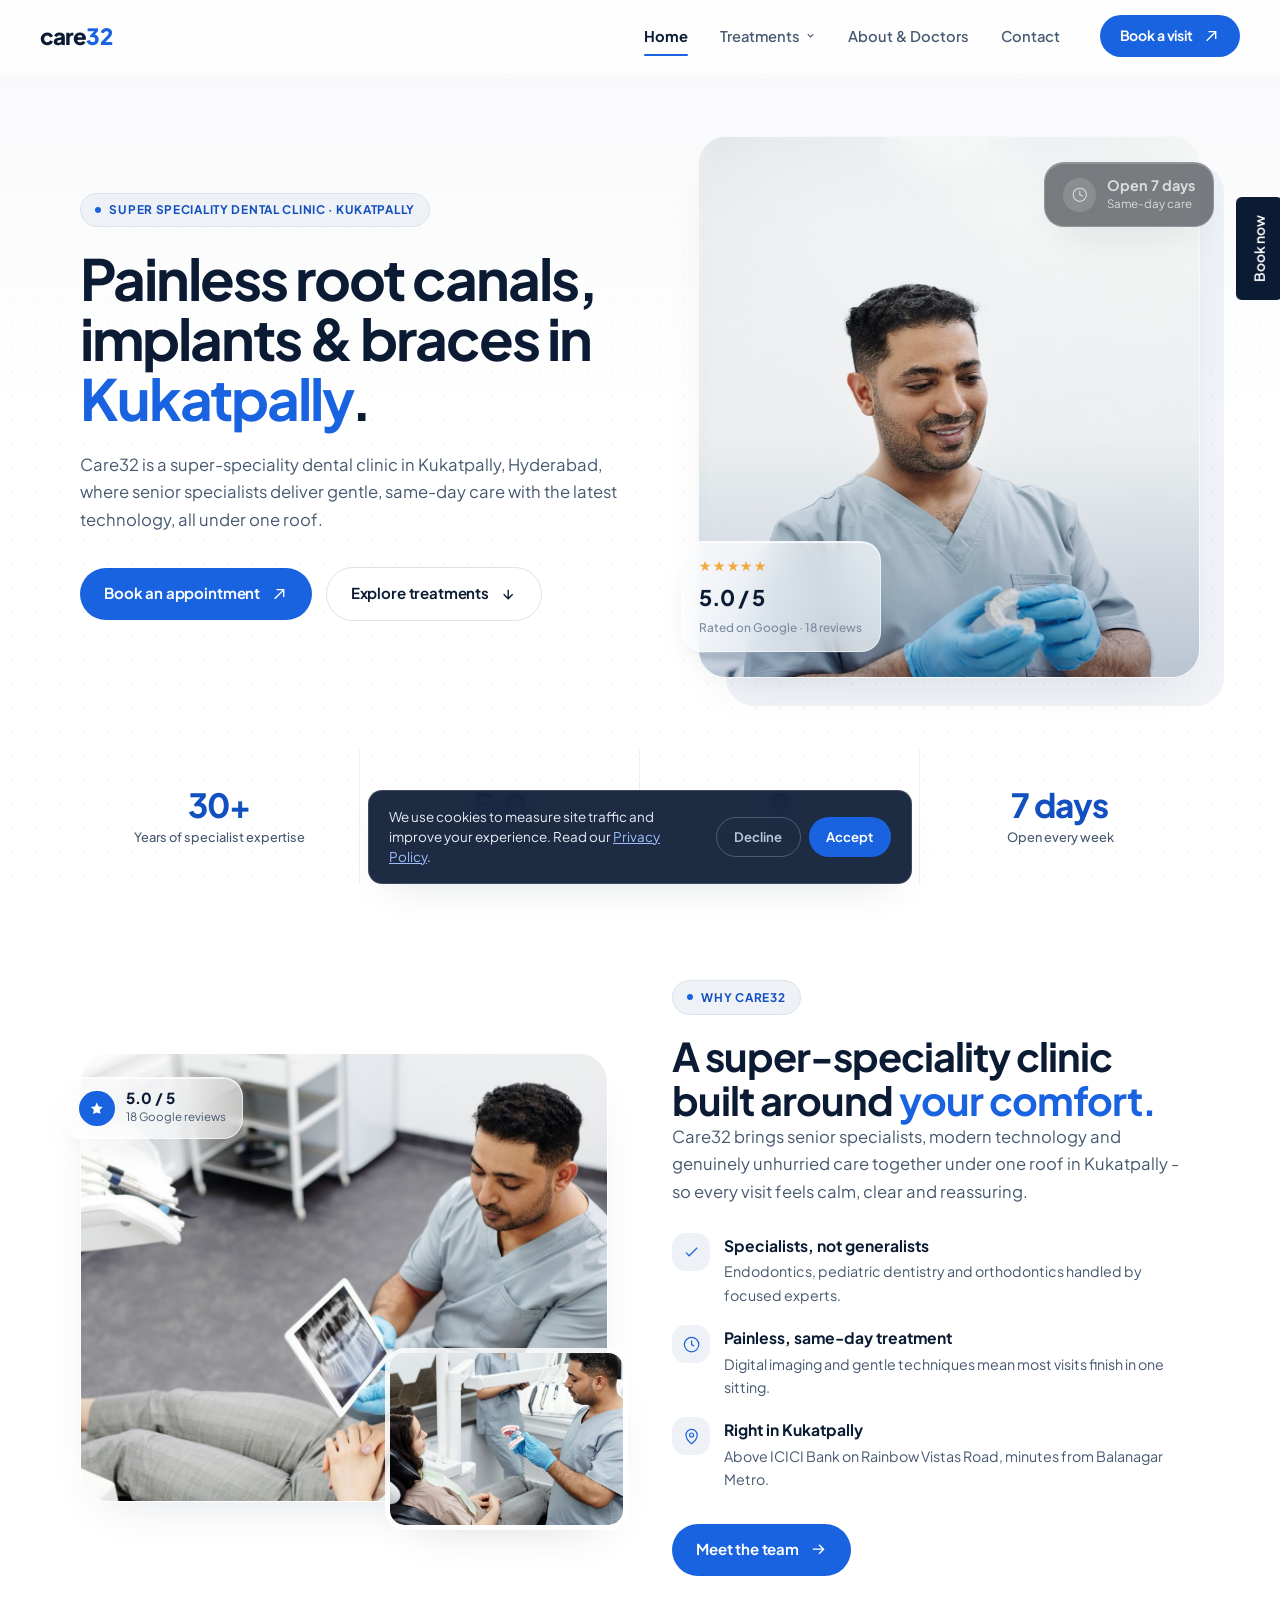
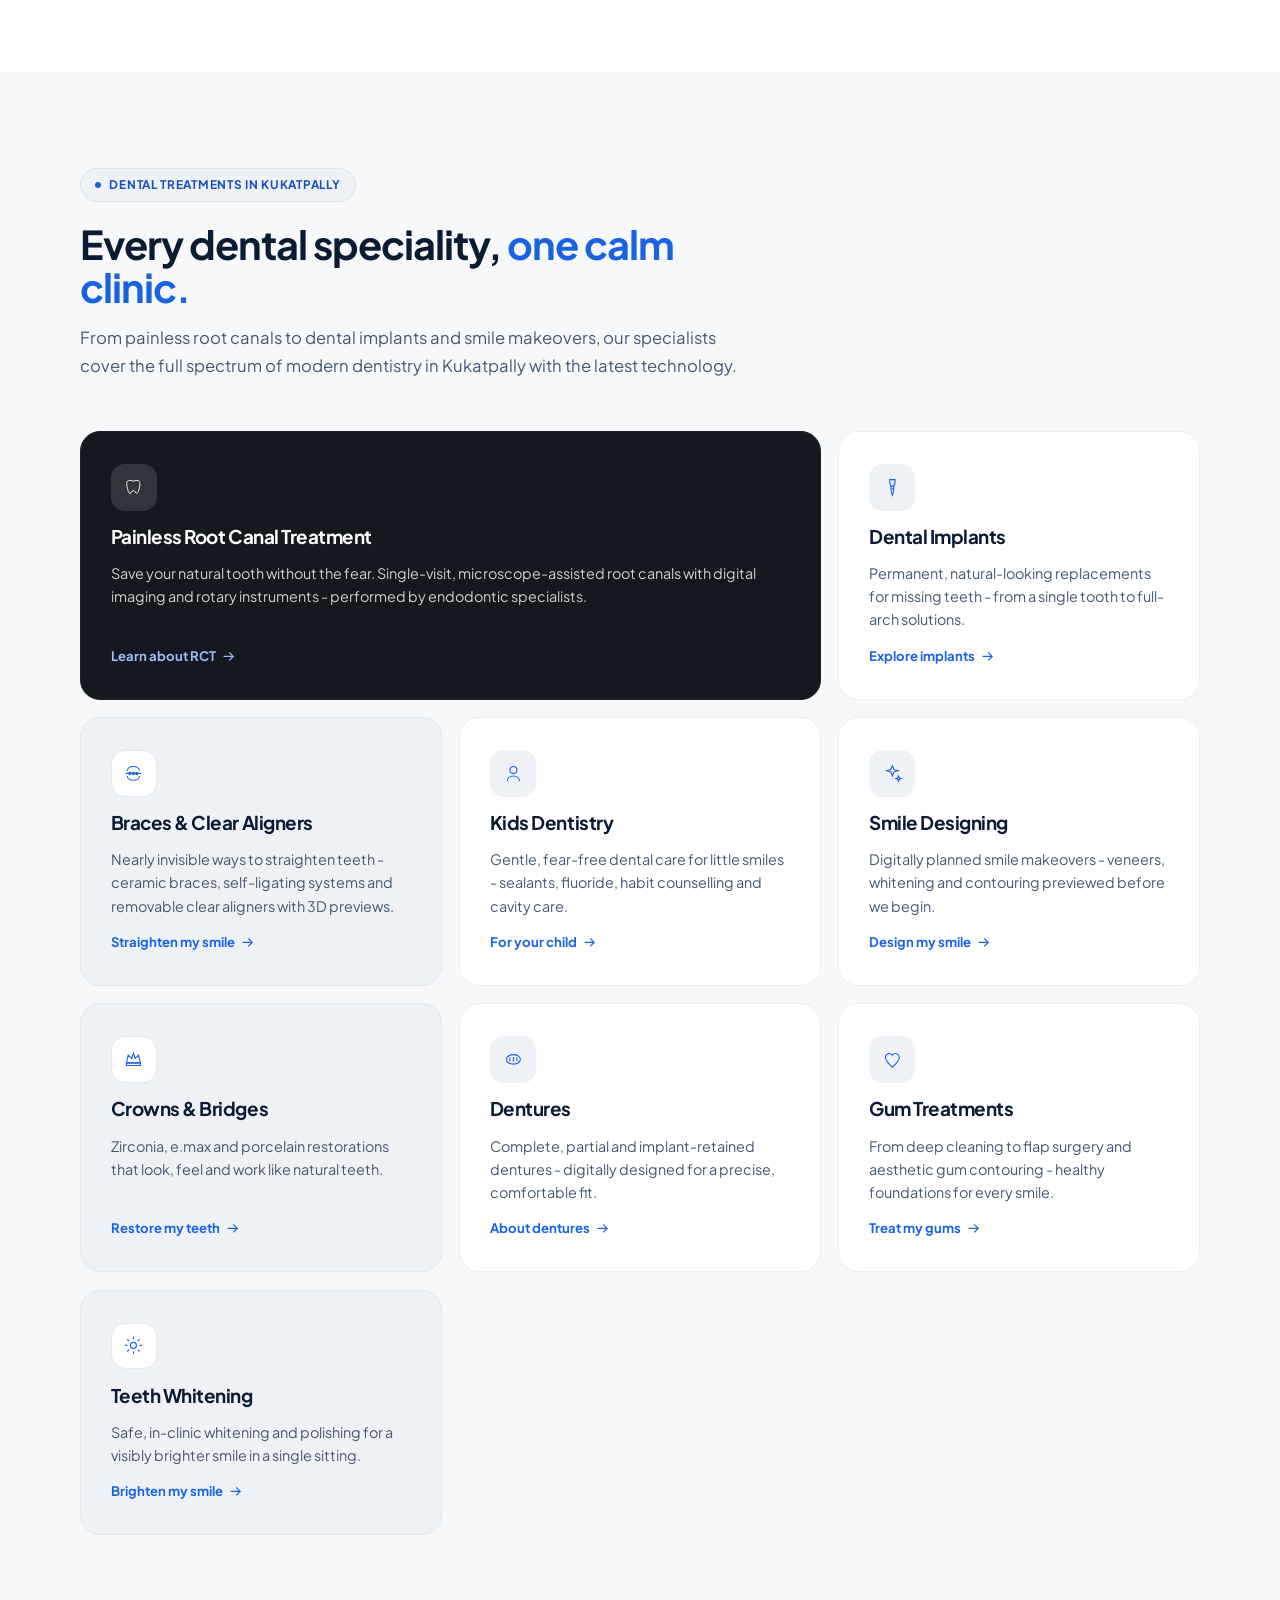
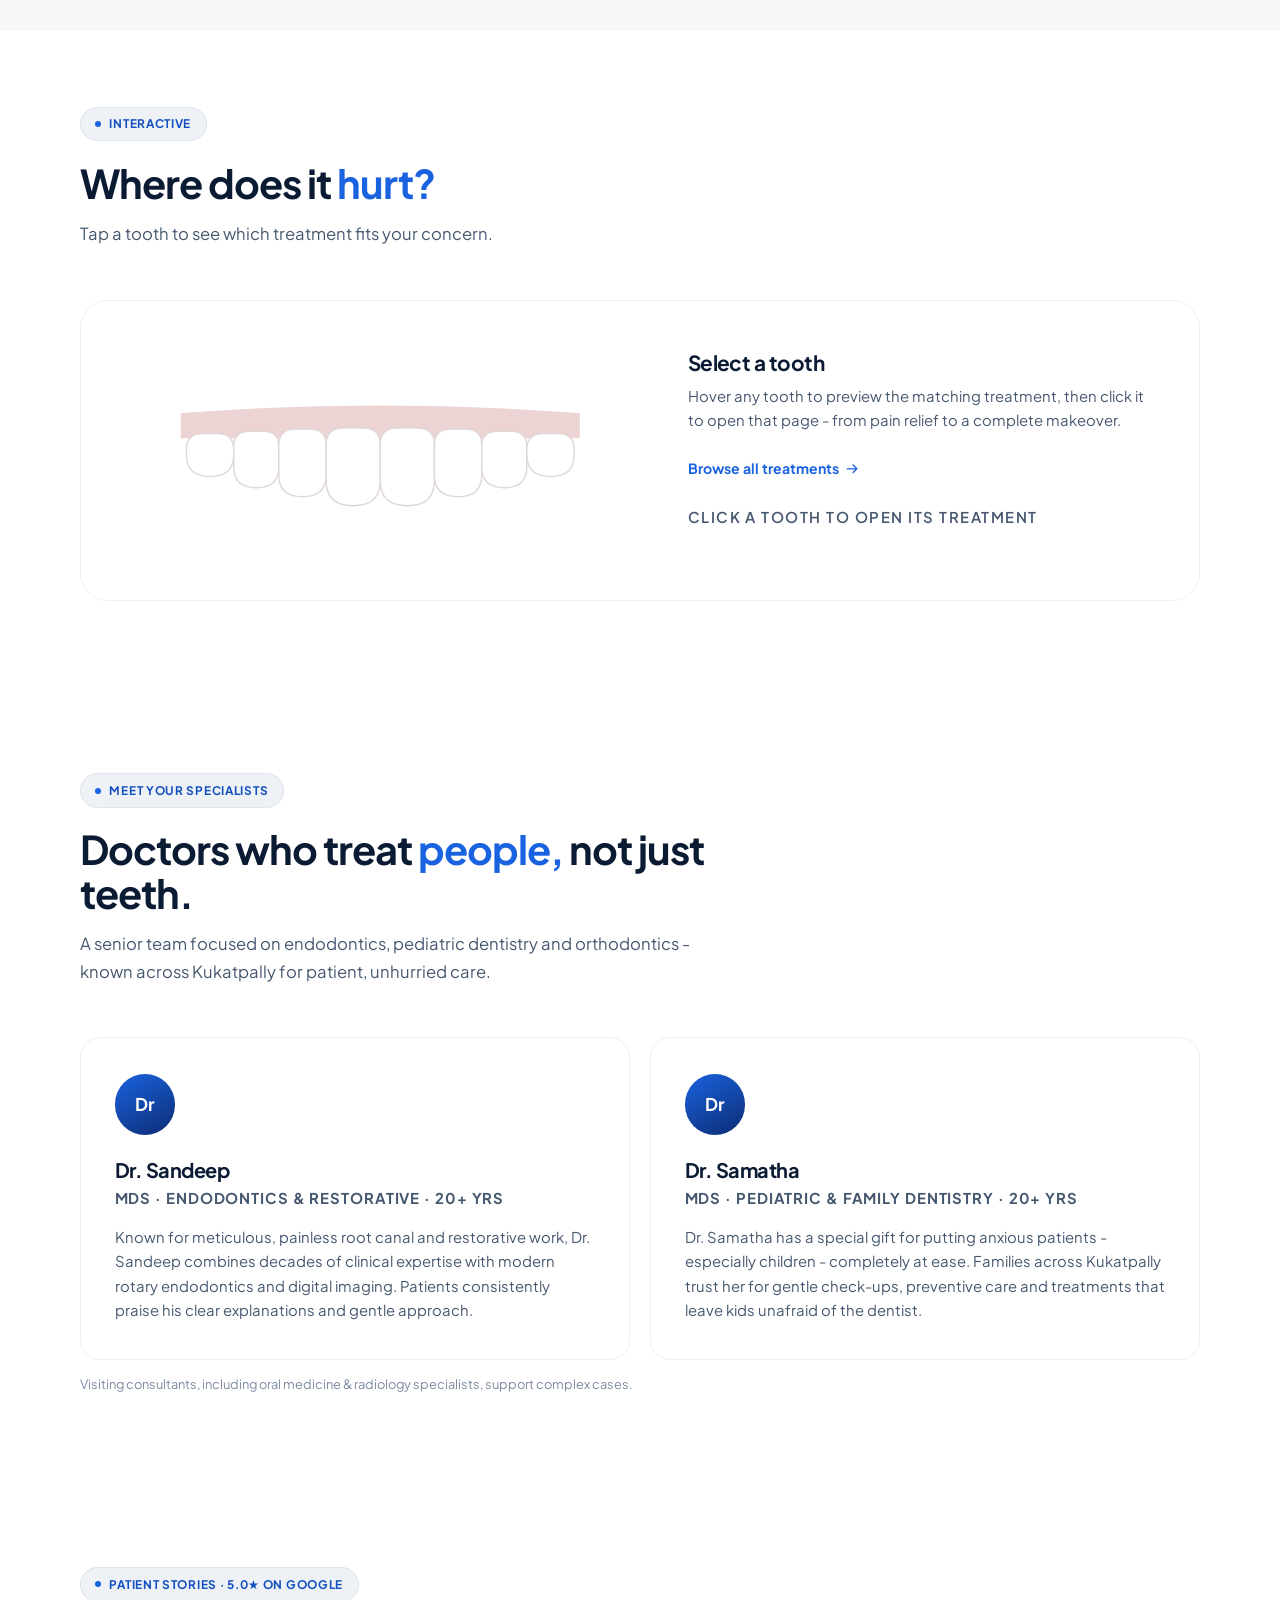
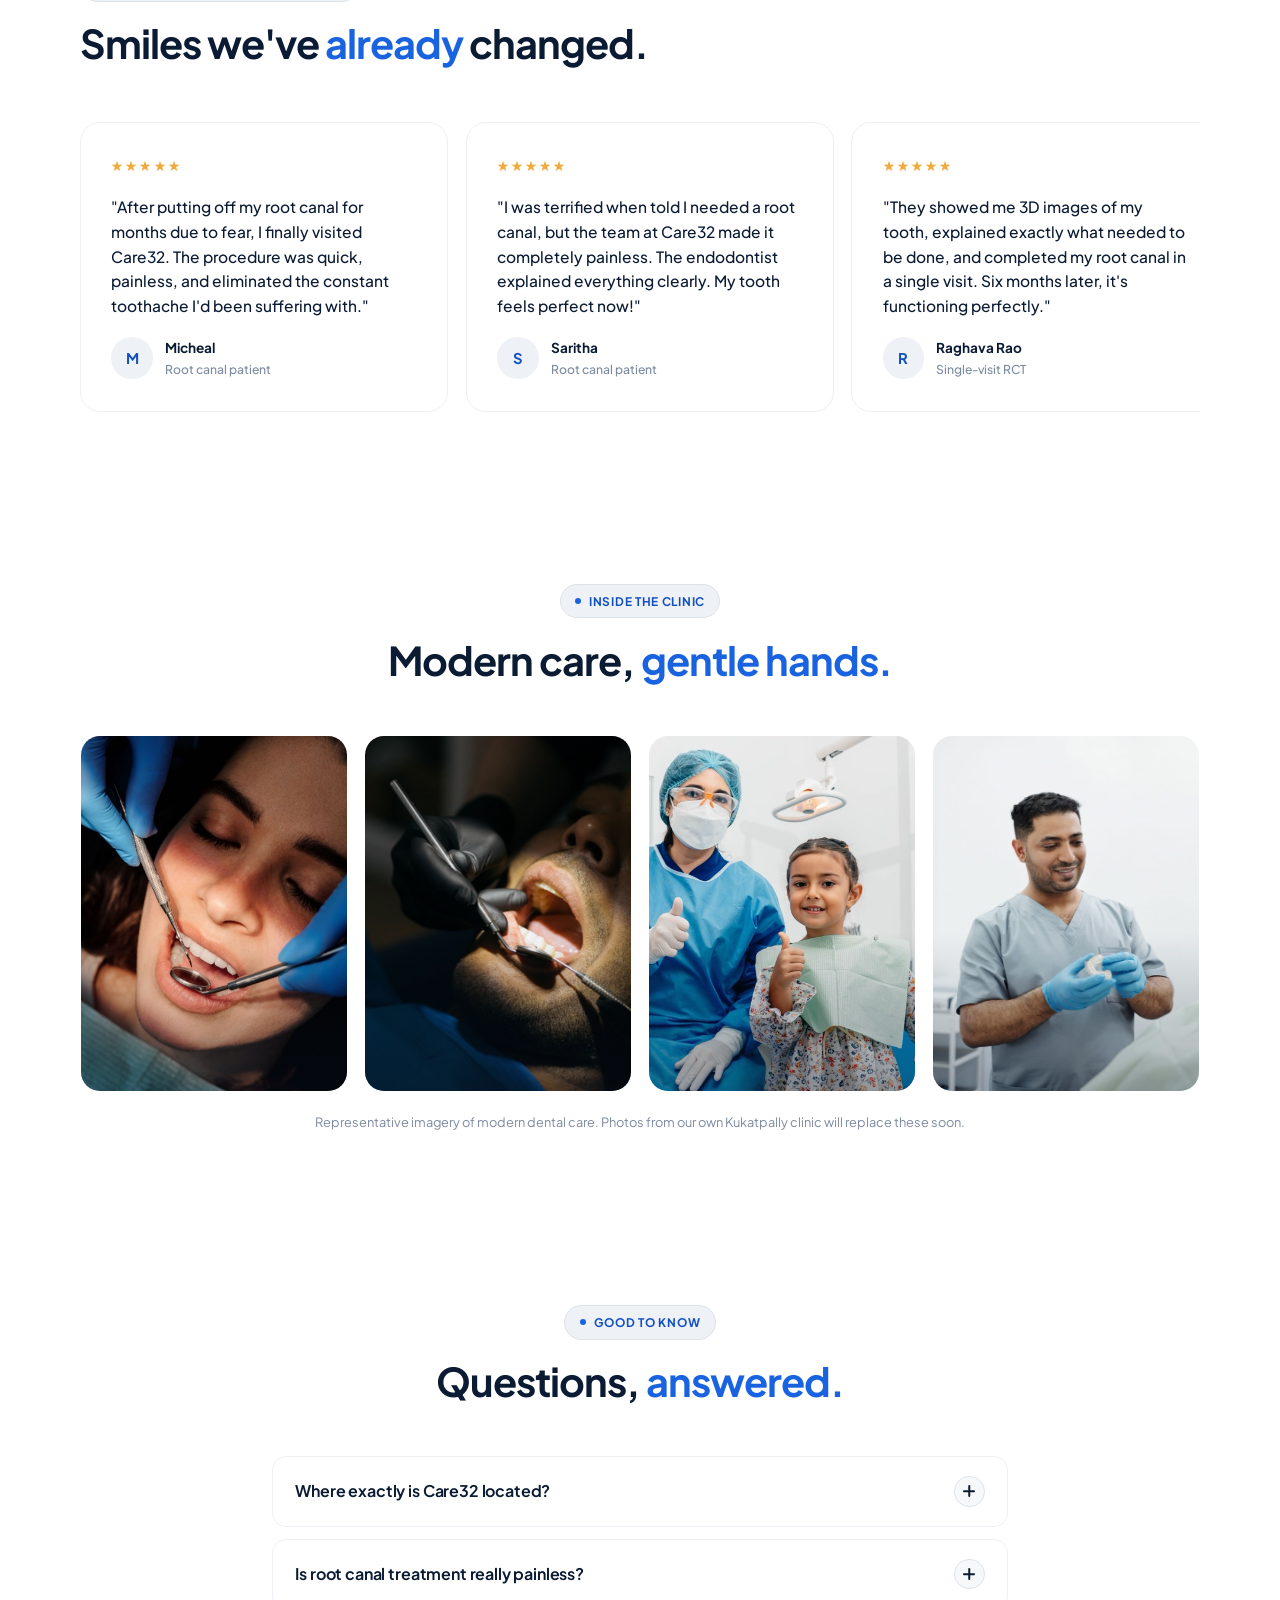
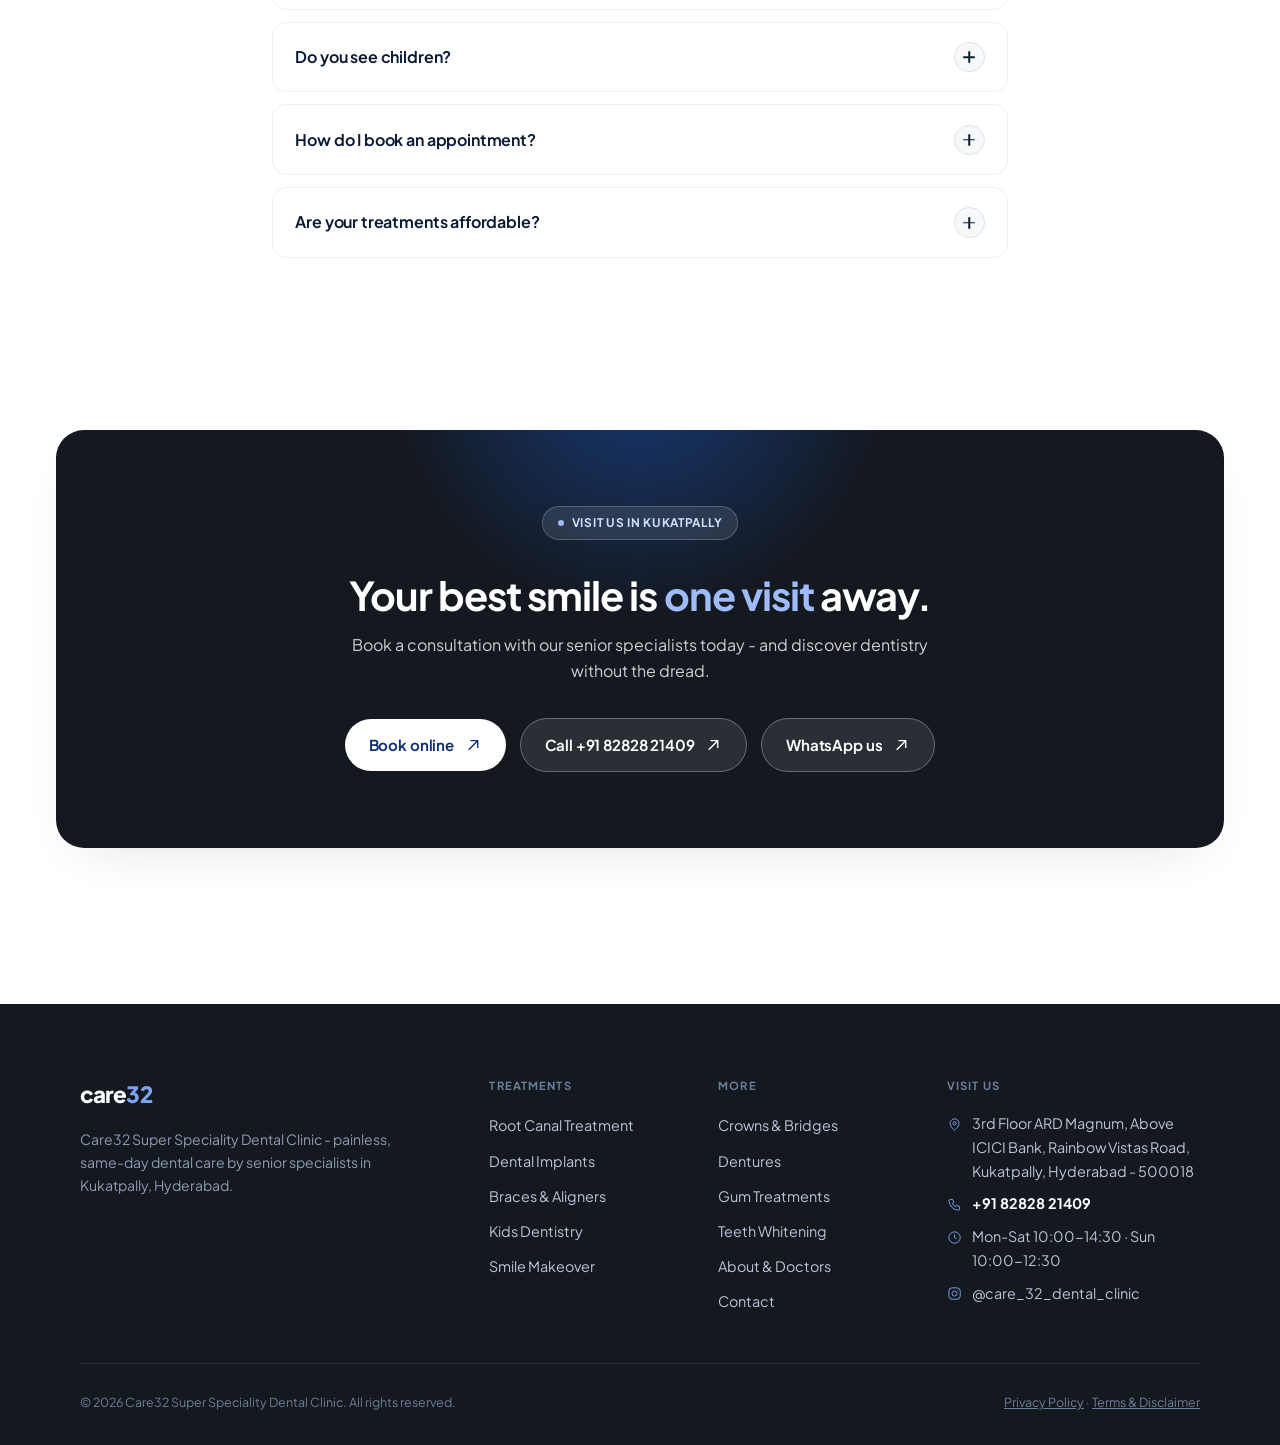
==== website/index.html @ 9d1e44ec "Make smile-explorer teeth directly clickable Each tooth now navigates straight to its treatment page" ====
<!DOCTYPE html>
<html lang="en-IN">
<head>
  <meta charset="UTF-8">
  <meta name="viewport" content="width=device-width, initial-scale=1.0">
  <title>Best Dental Clinic in Kukatpally, Hyderabad | Care32</title>
  <meta name="description" content="Care32 Super Speciality Dental Clinic in Kukatpally, Hyderabad. Painless root canals, implants, braces & kids dentistry by senior specialists. 5★ rated. Book today.">
  <link rel="canonical" href="https://www.care32.co.in/">
  <meta property="og:type" content="website">
  <meta property="og:title" content="Best Dental Clinic in Kukatpally, Hyderabad | Care32">
  <meta property="og:description" content="Painless, same-day dental care by senior specialists in Kukatpally. Root canals, implants, braces, aligners & kids dentistry. 5★ rated on Google.">
  <meta property="og:url" content="https://www.care32.co.in/">
  <meta property="og:locale" content="en_IN">
  <meta property="og:site_name" content="Care32 Super Speciality Dental Clinic">
  <link rel="preconnect" href="https://fonts.googleapis.com">
  <link rel="preconnect" href="https://fonts.gstatic.com" crossorigin>
  <link href="https://fonts.googleapis.com/css2?family=Plus+Jakarta+Sans:wght@400;500;600;700;800&display=swap" rel="stylesheet">
  <link rel="stylesheet" href="css/styles.css?v=37">
  <script type="application/ld+json">
  {
    "@context": "https://schema.org",
    "@graph": [
      {
        "@type": "Dentist",
        "@id": "https://www.care32.co.in/#clinic",
        "name": "Care32 Super Speciality Dental Clinic",
        "url": "https://www.care32.co.in/",
        "telephone": "+91-8282821409",
        "priceRange": "₹₹",
        "image": "https://www.care32.co.in/assets/care32-clinic.jpg",
        "address": {
          "@type": "PostalAddress",
          "streetAddress": "3rd Floor, ARD Magnum, Above ICICI Bank, Rainbow Vistas Road",
          "addressLocality": "Kukatpally, Hyderabad",
          "addressRegion": "Telangana",
          "postalCode": "500018",
          "addressCountry": "IN"
        },
        "hasMap": "https://www.google.com/maps/search/?api=1&query=Care32+Super+Speciality+Dental+Clinic+Kukatpally+Hyderabad",
        "openingHoursSpecification": [
          { "@type": "OpeningHoursSpecification", "dayOfWeek": ["Monday","Tuesday","Wednesday","Thursday","Friday","Saturday"], "opens": "10:00", "closes": "14:30" },
          { "@type": "OpeningHoursSpecification", "dayOfWeek": "Sunday", "opens": "10:00", "closes": "12:30" }
        ],
        "sameAs": [
          "https://www.instagram.com/care_32_dental_clinic"
        ],
        "medicalSpecialty": "Dentistry",
        "knowsAbout": ["Root Canal Treatment","Dental Implants","Dental Crowns and Bridges","Dentures","Braces and Clear Aligners","Pediatric Dentistry","Gum Disease Treatment","Teeth Whitening","Smile Makeover"],
        "aggregateRating": {
          "@type": "AggregateRating",
          "ratingValue": "5.0",
          "reviewCount": "18"
        }
      },
      {
        "@type": "WebSite",
        "@id": "https://www.care32.co.in/#website",
        "url": "https://www.care32.co.in/",
        "name": "Care32 Super Speciality Dental Clinic",
        "publisher": { "@id": "https://www.care32.co.in/#clinic" }
      },
      {
        "@type": "FAQPage",
        "mainEntity": [
          {
            "@type": "Question",
            "name": "Where is Care32 Super Speciality Dental Clinic located?",
            "acceptedAnswer": { "@type": "Answer", "text": "Care32 is on the 3rd floor of ARD Magnum, above ICICI Bank, on Rainbow Vistas Road, Kukatpally, Hyderabad - 500018. We are a short ride from Balanagar Metro Station and easily reachable from Moosapet, KPHB and Borabanda." }
          },
          {
            "@type": "Question",
            "name": "Is root canal treatment at Care32 painless?",
            "acceptedAnswer": { "@type": "Answer", "text": "Yes. Our endodontic specialists use modern local anaesthesia, rotary instruments and digital imaging so most patients feel no pain during the procedure - many root canals are completed in a single visit." }
          },
          {
            "@type": "Question",
            "name": "Do you treat children at Care32?",
            "acceptedAnswer": { "@type": "Answer", "text": "Yes. Care32 offers dedicated kids dentistry - gentle check-ups, fluoride treatments, sealants, cavity care and habit counselling in a child-friendly environment designed to remove fear of the dentist." }
          },
          {
            "@type": "Question",
            "name": "How do I book an appointment at Care32?",
            "acceptedAnswer": { "@type": "Answer", "text": "Call or WhatsApp us on +91 82828 21409 and our team will confirm a slot the same day. Walk-ins are also welcome, though booked patients are seen first." }
          },
          {
            "@type": "Question",
            "name": "Which dental treatments does Care32 offer?",
            "acceptedAnswer": { "@type": "Answer", "text": "Care32 offers painless root canal treatment, dental implants, crowns and bridges, dentures, braces and clear aligners, kids dentistry, gum disease treatment, teeth whitening and complete smile makeovers - all under one roof in Kukatpally." }
          }
        ]
      }
    ]
  }
  </script>
</head>
<body>
  <!-- NAV -->
  <header class="nav-wrap">
    <nav class="nav" aria-label="Primary">
      <a class="nav-logo" href="index.html">care<span>32</span></a>
      <div class="nav-links">
        <a href="index.html" aria-current="page">Home</a>
        <div class="nav-dd">
          <button class="nav-dd-trigger" aria-expanded="false" aria-haspopup="true">Treatments
            <svg viewBox="0 0 16 16" fill="none" stroke="currentColor" stroke-width="1.6" aria-hidden="true"><path d="M4 6l4 4 4-4"/></svg>
          </button>
          <div class="nav-dd-menu" role="menu">
            <a href="treatments/root-canal-treatment.html" role="menuitem">Root Canal Treatment</a>
            <a href="treatments/dental-implants.html" role="menuitem">Dental Implants</a>
            <a href="treatments/braces-and-clear-aligners.html" role="menuitem">Braces &amp; Clear Aligners</a>
            <a href="treatments/kids-dentistry.html" role="menuitem">Kids Dentistry</a>
            <a href="treatments/smile-makeover.html" role="menuitem">Smile Makeover</a>
            <a href="treatments/dental-crowns-and-bridges.html" role="menuitem">Crowns &amp; Bridges</a>
            <a href="treatments/dentures.html" role="menuitem">Dentures</a>
            <a href="treatments/gum-disease-treatment.html" role="menuitem">Gum Treatments</a>
            <a href="treatments/teeth-whitening.html" role="menuitem">Teeth Whitening</a>
            <a class="nav-dd-all" href="index.html#treatments" role="menuitem">View all treatments
              <svg viewBox="0 0 16 16" fill="none" stroke="currentColor" stroke-width="1.6" aria-hidden="true"><path d="M2 8h12M9 3l5 5-5 5"/></svg>
            </a>
          </div>
        </div>
        <a href="about.html">About&nbsp;&amp;&nbsp;Doctors</a>
        <a href="contact.html">Contact</a>
      </div>
      <a class="btn btn-primary nav-cta" href="https://care32.setmore.com/" target="_blank" rel="noopener">
        Book a visit
        <span class="btn-orb"><svg viewBox="0 0 16 16" fill="none" stroke="currentColor" stroke-width="1.5"><path d="M3 13L13 3M5 3h8v8"/></svg></span>
      </a>
      <button class="nav-burger" aria-label="Open menu" aria-expanded="false"><span></span><span></span></button>
    </nav>
  </header>

  <!-- FULLSCREEN MENU -->
  <div class="menu-overlay">
    <nav aria-label="Mobile">
      <a href="index.html" aria-current="page"><small>01</small> Home</a>
      <a href="index.html#treatments"><small>02</small> Treatments</a>
      <div class="menu-treat">
        <a href="treatments/root-canal-treatment.html">Root Canal</a>
        <a href="treatments/dental-implants.html">Dental Implants</a>
        <a href="treatments/braces-and-clear-aligners.html">Braces &amp; Aligners</a>
        <a href="treatments/kids-dentistry.html">Kids Dentistry</a>
        <a href="treatments/smile-makeover.html">Smile Makeover</a>
        <a href="treatments/dental-crowns-and-bridges.html">Crowns &amp; Bridges</a>
        <a href="treatments/dentures.html">Dentures</a>
        <a href="treatments/gum-disease-treatment.html">Gum Treatments</a>
        <a href="treatments/teeth-whitening.html">Teeth Whitening</a>
      </div>
      <a href="about.html"><small>03</small> About &amp; Doctors</a>
      <a href="contact.html"><small>04</small> Contact</a>
      <a href="tel:+918282821409"><small>05</small> Book a visit</a>
    </nav>
    <div class="menu-meta">
      3rd Floor ARD Magnum, Rainbow Vistas Road, Kukatpally · <a href="tel:+918282821409">+91 82828 21409</a>
    </div>
  </div>

  <main>
    <!-- HERO -->
    <section class="hero">
      <div class="container">
        <div class="hero-grid">
          <div>
            <p class="eyebrow" data-reveal>Super Speciality Dental Clinic · Kukatpally</p>
            <h1 data-reveal>Painless root canals, implants &amp; braces in <em>Kukatpally</em>.</h1>
            <p class="lede" data-reveal>Care32 is a super-speciality dental clinic in Kukatpally, Hyderabad, where senior specialists deliver gentle, same-day care with the latest technology, all under one roof.</p>
            <div class="hero-actions" data-reveal>
              <a class="btn btn-primary" href="https://care32.setmore.com/" target="_blank" rel="noopener">
                Book an appointment
                <span class="btn-orb"><svg viewBox="0 0 16 16" fill="none" stroke="currentColor" stroke-width="1.5"><path d="M3 13L13 3M5 3h8v8"/></svg></span>
              </a>
              <a class="btn btn-ghost" href="index.html#treatments">
                Explore treatments
                <span class="btn-orb"><svg viewBox="0 0 16 16" fill="none" stroke="currentColor" stroke-width="1.5"><path d="M8 3v10M3 8l5 5 5-5"/></svg></span>
              </a>
            </div>
          </div>
          <div class="hero-visual" data-reveal>
            <div class="hero-blob" aria-hidden="true"></div>
            <div class="hero-photo">
              <img src="assets/img/hero.jpg?v=6" width="933" height="1400" alt="Friendly dentist at Care32 Super Speciality Dental Clinic, Kukatpally" fetchpriority="high">
            </div>
            <div class="hero-rating">
              <span class="stars" aria-hidden="true">★★★★★</span>
              <strong>5.0 / 5</strong>
              <span>Rated on Google · 18 reviews</span>
            </div>
            <div class="hero-statchip">
              <span class="hs-ico"><svg viewBox="0 0 24 24" fill="none" stroke="currentColor" stroke-width="1.4"><path d="M12 6v6l4 2"/><circle cx="12" cy="12" r="9"/></svg></span>
              <span><strong>Open 7 days</strong><span>Same-day care</span></span>
            </div>
          </div>
        </div>
      </div>
    </section>

    <!-- TRUST / STAT BAND -->
    <section class="trust-band">
      <div class="container">
        <div class="trust-grid" data-reveal-group>
          <div data-reveal><strong><span data-count="30" data-suffix="+">0</span></strong><p>Years of specialist expertise</p></div>
          <div data-reveal><strong><span data-count="5" data-suffix=".0">0</span></strong><p>Average Google rating</p></div>
          <div data-reveal><strong>9</strong><p>Specialities under one roof</p></div>
          <div data-reveal><strong>7 days</strong><p>Open every week</p></div>
        </div>
      </div>
    </section>

    <!-- ABOUT -->
    <section class="section" id="about">
      <div class="container">
        <div class="about-split">
          <div class="about-media" data-reveal>
            <div class="am-main"><img src="assets/img/clinic-room.jpg?v=6" width="1400" height="933" alt="Care32 dentist reviewing a dental X-ray with a patient in Kukatpally" loading="lazy"></div>
            <div class="am-sub"><img src="assets/img/clinic-imaging.jpg?v=6" width="733" height="1100" alt="Dentist explaining treatment with a dental model at Care32" loading="lazy"></div>
            <div class="about-badge">
              <span class="ab-ico"><svg viewBox="0 0 24 24" fill="currentColor" aria-hidden="true"><path d="M12 3.5l2.5 5.2 5.7.7-4.2 3.9 1.1 5.6L12 16.9 6.9 19l1.1-5.6L3.8 9.4l5.7-.7z"/></svg></span>
              <span><strong>5.0 / 5</strong><span>18 Google reviews</span></span>
            </div>
          </div>
          <div data-reveal>
            <p class="eyebrow">Why Care32</p>
            <h2>A super-speciality clinic built around <em>your comfort.</em></h2>
            <p class="lede">Care32 brings senior specialists, modern technology and genuinely unhurried care together under one roof in Kukatpally - so every visit feels calm, clear and reassuring.</p>
            <ul class="about-points">
              <li>
                <span class="ap-ico"><svg viewBox="0 0 24 24" fill="none" stroke="currentColor" stroke-width="1.5"><path d="M5 12l4 4L19 6"/></svg></span>
                <span><strong>Specialists, not generalists</strong><span>Endodontics, pediatric dentistry and orthodontics handled by focused experts.</span></span>
              </li>
              <li>
                <span class="ap-ico"><svg viewBox="0 0 24 24" fill="none" stroke="currentColor" stroke-width="1.5"><circle cx="12" cy="12" r="9"/><path d="M12 7v5l3 2"/></svg></span>
                <span><strong>Painless, same-day treatment</strong><span>Digital imaging and gentle techniques mean most visits finish in one sitting.</span></span>
              </li>
              <li>
                <span class="ap-ico"><svg viewBox="0 0 24 24" fill="none" stroke="currentColor" stroke-width="1.5"><path d="M12 21s-7-5.2-7-11a7 7 0 0 1 14 0c0 5.8-7 11-7 11z"/><circle cx="12" cy="10" r="2.5"/></svg></span>
                <span><strong>Right in Kukatpally</strong><span>Above ICICI Bank on Rainbow Vistas Road, minutes from Balanagar Metro.</span></span>
              </li>
            </ul>
            <div class="hero-actions" style="margin-top:2rem;">
              <a class="btn btn-primary" href="about.html">Meet the team <span class="btn-orb"><svg viewBox="0 0 16 16" fill="none" stroke="currentColor" stroke-width="1.5"><path d="M2 8h12M9 3l5 5-5 5"/></svg></span></a>
            </div>
          </div>
        </div>
      </div>
    </section>


    <!-- TREATMENTS BENTO -->
    <section class="section" id="treatments">
      <div class="container">
        <div class="section-head" data-reveal>
          <p class="eyebrow">Dental treatments in Kukatpally</p>
          <h2>Every dental speciality, <em>one calm clinic.</em></h2>
          <p class="lede">From painless root canals to dental implants and smile makeovers, our specialists cover the full spectrum of modern dentistry in Kukatpally with the latest technology.</p>
        </div>
        <div class="bento" data-reveal-group>
          <a class="bento-card span-8 dark" href="treatments/root-canal-treatment.html" data-reveal>
            <div class="bento-core" data-spot>
              <div class="bento-icon"><svg viewBox="0 0 24 24" fill="none" stroke="currentColor" stroke-width="1.25"><path d="M7 3c2 0 3 1 5 1s3-1 5-1c2.5 0 4 2 4 4.5C21 12 18.5 21 16.5 21c-1.5 0-1.5-4-4.5-4s-3 4-4.5 4C5.5 21 3 12 3 7.5 3 5 4.5 3 7 3z" transform="scale(0.85) translate(2 1.5)"/></svg></div>
              <h3>Painless Root Canal Treatment</h3>
              <p>Save your natural tooth without the fear. Single-visit, microscope-assisted root canals with digital imaging and rotary instruments - performed by endodontic specialists.</p>
              <span class="bento-go">Learn about RCT <svg viewBox="0 0 16 16" fill="none" stroke="currentColor" stroke-width="1.5"><path d="M2 8h12M9 3l5 5-5 5"/></svg></span>
            </div>
          </a>
          <a class="bento-card span-4" href="treatments/dental-implants.html" data-reveal>
            <div class="bento-core" data-spot>
              <div class="bento-icon"><svg viewBox="0 0 24 24" fill="none" stroke="currentColor" stroke-width="1.25"><path d="M9 3h6v5l-1.5 2v6L12 21l-1.5-5v-6L9 8z"/><path d="M9.5 10.5h5M10 13.5h4"/></svg></div>
              <h3>Dental Implants</h3>
              <p>Permanent, natural-looking replacements for missing teeth - from a single tooth to full-arch solutions.</p>
              <span class="bento-go">Explore implants <svg viewBox="0 0 16 16" fill="none" stroke="currentColor" stroke-width="1.5"><path d="M2 8h12M9 3l5 5-5 5"/></svg></span>
            </div>
          </a>
          <a class="bento-card span-4 minted" href="treatments/braces-and-clear-aligners.html" data-reveal>
            <div class="bento-core" data-spot>
              <div class="bento-icon"><svg viewBox="0 0 24 24" fill="none" stroke="currentColor" stroke-width="1.25"><path d="M3 12h18M5 9c0-3 3-5 7-5s7 2 7 5M5 15c0 3 3 5 7 5s7-2 7-5"/><circle cx="8" cy="12" r="1.2"/><circle cx="12" cy="12" r="1.2"/><circle cx="16" cy="12" r="1.2"/></svg></div>
              <h3>Braces &amp; Clear Aligners</h3>
              <p>Nearly invisible ways to straighten teeth - ceramic braces, self-ligating systems and removable clear aligners with 3D previews.</p>
              <span class="bento-go">Straighten my smile <svg viewBox="0 0 16 16" fill="none" stroke="currentColor" stroke-width="1.5"><path d="M2 8h12M9 3l5 5-5 5"/></svg></span>
            </div>
          </a>
          <a class="bento-card span-4" href="treatments/kids-dentistry.html" data-reveal>
            <div class="bento-core" data-spot>
              <div class="bento-icon"><svg viewBox="0 0 24 24" fill="none" stroke="currentColor" stroke-width="1.25"><circle cx="12" cy="8" r="4"/><path d="M5 21c0-3.5 3-6 7-6s7 2.5 7 6"/></svg></div>
              <h3>Kids Dentistry</h3>
              <p>Gentle, fear-free dental care for little smiles - sealants, fluoride, habit counselling and cavity care.</p>
              <span class="bento-go">For your child <svg viewBox="0 0 16 16" fill="none" stroke="currentColor" stroke-width="1.5"><path d="M2 8h12M9 3l5 5-5 5"/></svg></span>
            </div>
          </a>
          <a class="bento-card span-4" href="treatments/smile-makeover.html" data-reveal>
            <div class="bento-core" data-spot>
              <div class="bento-icon"><svg viewBox="0 0 24 24" fill="none" stroke="currentColor" stroke-width="1.25"><path d="M12 3l1.8 4.6L18.5 9l-4.7 1.4L12 15l-1.8-4.6L5.5 9l4.7-1.4z"/><path d="M19 15l.9 2.3 2.1.7-2.1.7L19 21l-.9-2.3-2.1-.7 2.1-.7z"/></svg></div>
              <h3>Smile Designing</h3>
              <p>Digitally planned smile makeovers - veneers, whitening and contouring previewed before we begin.</p>
              <span class="bento-go">Design my smile <svg viewBox="0 0 16 16" fill="none" stroke="currentColor" stroke-width="1.5"><path d="M2 8h12M9 3l5 5-5 5"/></svg></span>
            </div>
          </a>
          <a class="bento-card span-4 minted" href="treatments/dental-crowns-and-bridges.html" data-reveal>
            <div class="bento-core" data-spot>
              <div class="bento-icon"><svg viewBox="0 0 24 24" fill="none" stroke="currentColor" stroke-width="1.25"><path d="M4 16l2-9 4 4 2-6 2 6 4-4 2 9z"/><path d="M4 16h16v3H4z"/></svg></div>
              <h3>Crowns &amp; Bridges</h3>
              <p>Zirconia, e.max and porcelain restorations that look, feel and work like natural teeth.</p>
              <span class="bento-go">Restore my teeth <svg viewBox="0 0 16 16" fill="none" stroke="currentColor" stroke-width="1.5"><path d="M2 8h12M9 3l5 5-5 5"/></svg></span>
            </div>
          </a>
          <a class="bento-card span-4" href="treatments/dentures.html" data-reveal>
            <div class="bento-core" data-spot>
              <div class="bento-icon"><svg viewBox="0 0 24 24" fill="none" stroke="currentColor" stroke-width="1.25"><path d="M4 12a8 5.5 0 0 1 16 0 8 5.5 0 0 1-16 0z"/><path d="M8 9.8v4.4M12 9.2v5.6M16 9.8v4.4"/></svg></div>
              <h3>Dentures</h3>
              <p>Complete, partial and implant-retained dentures - digitally designed for a precise, comfortable fit.</p>
              <span class="bento-go">About dentures <svg viewBox="0 0 16 16" fill="none" stroke="currentColor" stroke-width="1.5"><path d="M2 8h12M9 3l5 5-5 5"/></svg></span>
            </div>
          </a>
          <a class="bento-card span-4" href="treatments/gum-disease-treatment.html" data-reveal>
            <div class="bento-core" data-spot>
              <div class="bento-icon"><svg viewBox="0 0 24 24" fill="none" stroke="currentColor" stroke-width="1.25"><path d="M12 21C7 16.5 4 13 4 9.5A4.5 4.5 0 0 1 12 7a4.5 4.5 0 0 1 8 2.5c0 3.5-3 7-8 11.5z"/></svg></div>
              <h3>Gum Treatments</h3>
              <p>From deep cleaning to flap surgery and aesthetic gum contouring - healthy foundations for every smile.</p>
              <span class="bento-go">Treat my gums <svg viewBox="0 0 16 16" fill="none" stroke="currentColor" stroke-width="1.5"><path d="M2 8h12M9 3l5 5-5 5"/></svg></span>
            </div>
          </a>
          <a class="bento-card span-4 minted" href="treatments/teeth-whitening.html" data-reveal>
            <div class="bento-core" data-spot>
              <div class="bento-icon"><svg viewBox="0 0 24 24" fill="none" stroke="currentColor" stroke-width="1.25"><path d="M12 2v3M12 19v3M2 12h3M19 12h3M4.9 4.9l2.1 2.1M17 17l2.1 2.1M19.1 4.9L17 7M7 17l-2.1 2.1"/><circle cx="12" cy="12" r="3.5"/></svg></div>
              <h3>Teeth Whitening</h3>
              <p>Safe, in-clinic whitening and polishing for a visibly brighter smile in a single sitting.</p>
              <span class="bento-go">Brighten my smile <svg viewBox="0 0 16 16" fill="none" stroke="currentColor" stroke-width="1.5"><path d="M2 8h12M9 3l5 5-5 5"/></svg></span>
            </div>
          </a>
        </div>
      </div>
    </section>

    <!-- SMILE EXPLORER -->
    <section class="section-tight">
      <div class="container">
        <div class="section-head" data-reveal>
          <p class="eyebrow">Interactive</p>
          <h2>Where does it <em>hurt?</em></h2>
          <p class="lede">Tap a tooth to see which treatment fits your concern.</p>
        </div>
        <div class="smile-wrap" data-reveal>
          <div class="smile-core">
            <svg class="smile-svg" data-smile viewBox="0 0 460 150" role="img" aria-label="Interactive smile diagram, select a tooth to explore treatments">
              <path class="gum" d="M53 64 L53 42 Q230 28 407 42 L407 64 Z"/>
              <g class="teeth">
                <path class="tooth" d="M58.0 74.3 Q58.0 60 72.3 60 L85.7 60 Q100.0 60 100.0 74.3 L100.0 78.7 Q100.0 98 79.0 98 Q58.0 98 58.0 78.7 Z" tabindex="0" role="link" aria-label="Dental Implants" data-title="Dental Implants" data-text="A missing back tooth? An implant restores full chewing power with a permanent titanium root and a natural-looking crown." data-href="treatments/dental-implants.html"/>
                <path class="tooth" d="M100.0 71.6 Q100.0 58 113.6 58 L126.4 58 Q140.0 58 140.0 71.6 L140.0 89.6 Q140.0 108 120.0 108 Q100.0 108 100.0 89.6 Z" tabindex="0" role="link" aria-label="Root Canal Treatment" data-title="Root Canal Treatment" data-text="Deep, throbbing pain or lingering sensitivity to hot and cold usually means the nerve is infected. A painless RCT saves the tooth, often in one visit." data-href="treatments/root-canal-treatment.html"/>
                <path class="tooth" d="M140.0 70.3 Q140.0 56 154.3 56 L167.7 56 Q182.0 56 182.0 70.3 L182.0 96.7 Q182.0 116 161.0 116 Q140.0 116 140.0 96.7 Z" tabindex="0" role="link" aria-label="Crowns &amp; Bridges" data-title="Crowns &amp; Bridges" data-text="A cracked, weak or heavily filled tooth needs protection. A zirconia or e.max crown restores its strength and beauty." data-href="treatments/dental-crowns-and-bridges.html"/>
                <path class="tooth" d="M182.0 70 Q182.0 55 197.0 55 L215.0 55 Q230.0 55 230.0 70 L230.0 101.9 Q230.0 124 206.0 124 Q182.0 124 182.0 101.9 Z" tabindex="0" role="link" aria-label="Teeth Whitening" data-title="Teeth Whitening" data-text="Yellowing or stained front teeth? Safe in-clinic whitening brightens your smile by several shades in a single sitting." data-href="treatments/teeth-whitening.html"/>
                <path class="tooth" d="M230.0 70 Q230.0 55 245.0 55 L263.0 55 Q278.0 55 278.0 70 L278.0 101.9 Q278.0 124 254.0 124 Q230.0 124 230.0 101.9 Z" tabindex="0" role="link" aria-label="Smile Makeover" data-title="Smile Makeover" data-text="Chips, gaps or uneven front teeth can be transformed with digitally designed veneers and contouring." data-href="treatments/smile-makeover.html"/>
                <path class="tooth" d="M278.0 70.3 Q278.0 56 292.3 56 L305.7 56 Q320.0 56 320.0 70.3 L320.0 96.7 Q320.0 116 299.0 116 Q278.0 116 278.0 96.7 Z" tabindex="0" role="link" aria-label="Braces &amp; Clear Aligners" data-title="Braces &amp; Clear Aligners" data-text="Crowded or crooked teeth? Clear aligners straighten them almost invisibly, with a digital preview of your final smile." data-href="treatments/braces-and-clear-aligners.html"/>
                <path class="tooth" d="M320.0 71.6 Q320.0 58 333.6 58 L346.4 58 Q360.0 58 360.0 71.6 L360.0 89.6 Q360.0 108 340.0 108 Q320.0 108 320.0 89.6 Z" tabindex="0" role="link" aria-label="Gum Treatments" data-title="Gum Treatments" data-text="Bleeding gums, bad breath or receding gums are signs of gum disease. Early treatment keeps your foundations healthy." data-href="treatments/gum-disease-treatment.html"/>
                <path class="tooth" d="M360.0 74.3 Q360.0 60 374.3 60 L387.7 60 Q402.0 60 402.0 74.3 L402.0 78.7 Q402.0 98 381.0 98 Q360.0 98 360.0 78.7 Z" tabindex="0" role="link" aria-label="Kids Dentistry" data-title="Kids Dentistry" data-text="Little teeth need gentle care, from first check-ups and fluoride to sealants and habit counselling." data-href="treatments/kids-dentistry.html"/>
              </g>
            </svg>
            <div class="smile-panel">
              <h3 data-smile-title>Select a tooth</h3>
              <p data-smile-text>Hover any tooth to preview the matching treatment, then click it to open that page - from pain relief to a complete makeover.</p>
              <a class="smile-link" data-smile-link href="index.html#treatments"><span>Browse all treatments</span> <svg viewBox="0 0 16 16" fill="none" stroke="currentColor" stroke-width="1.5"><path d="M2 8h12M9 3l5 5-5 5"/></svg></a>
              <p class="smile-hint">Click a tooth to open its treatment</p>
            </div>
          </div>
        </div>
      </div>
    </section>

    <!-- DOCTORS -->
    <section class="section" id="doctors">
      <div class="container">
        <div class="section-head" data-reveal>
          <p class="eyebrow">Meet your specialists</p>
          <h2>Doctors who treat <em>people,</em> not just teeth.</h2>
          <p class="lede">A senior team focused on endodontics, pediatric dentistry and orthodontics - known across Kukatpally for patient, unhurried care.</p>
        </div>
        <div class="doctor-grid" data-reveal-group>
          <div class="doctor-card" data-reveal>
            <div class="doctor-core" data-spot>
              <div class="doctor-avatar">Dr</div>
              <h3>Dr. Sandeep</h3>
              <p class="doctor-role">MDS · Endodontics &amp; Restorative · 20+ yrs</p>
              <p>Known for meticulous, painless root canal and restorative work, Dr. Sandeep combines decades of clinical expertise with modern rotary endodontics and digital imaging. Patients consistently praise his clear explanations and gentle approach.</p>
            </div>
          </div>
          <div class="doctor-card" data-reveal>
            <div class="doctor-core" data-spot>
              <div class="doctor-avatar">Dr</div>
              <h3>Dr. Samatha</h3>
              <p class="doctor-role">MDS · Pediatric &amp; Family Dentistry · 20+ yrs</p>
              <p>Dr. Samatha has a special gift for putting anxious patients - especially children - completely at ease. Families across Kukatpally trust her for gentle check-ups, preventive care and treatments that leave kids unafraid of the dentist.</p>
            </div>
          </div>
        </div>
        <p class="table-note" data-reveal>Visiting consultants, including oral medicine &amp; radiology specialists, support complex cases.</p>
      </div>
    </section>

    <!-- TESTIMONIALS -->
    <section class="section-tight" id="stories">
      <div class="container">
        <div class="section-head" data-reveal>
          <p class="eyebrow">Patient stories · 5.0★ on Google</p>
          <h2>Smiles we've <em>already</em> changed.</h2>
        </div>
        <div class="quote-rail" data-reveal>
          <article class="quote-card">
            <div class="quote-core">
              <div class="quote-stars" aria-label="5 star rating">★★★★★</div>
              <blockquote>"After putting off my root canal for months due to fear, I finally visited Care32. The procedure was quick, painless, and eliminated the constant toothache I'd been suffering with."</blockquote>
              <div class="quote-foot"><span class="quote-avatar" aria-hidden="true">M</span><cite>Micheal <span>Root canal patient</span></cite></div>
            </div>
          </article>
          <article class="quote-card">
            <div class="quote-core">
              <div class="quote-stars" aria-label="5 star rating">★★★★★</div>
              <blockquote>"I was terrified when told I needed a root canal, but the team at Care32 made it completely painless. The endodontist explained everything clearly. My tooth feels perfect now!"</blockquote>
              <div class="quote-foot"><span class="quote-avatar" aria-hidden="true">S</span><cite>Saritha <span>Root canal patient</span></cite></div>
            </div>
          </article>
          <article class="quote-card">
            <div class="quote-core">
              <div class="quote-stars" aria-label="5 star rating">★★★★★</div>
              <blockquote>"They showed me 3D images of my tooth, explained exactly what needed to be done, and completed my root canal in a single visit. Six months later, it's functioning perfectly."</blockquote>
              <div class="quote-foot"><span class="quote-avatar" aria-hidden="true">R</span><cite>Raghava Rao <span>Single-visit RCT</span></cite></div>
            </div>
          </article>
          <article class="quote-card">
            <div class="quote-core">
              <div class="quote-stars" aria-label="5 star rating">★★★★★</div>
              <blockquote>"Took my mom as she lost a lot of her teeth. Dr. Samatha and Dr. Sandeep did a meticulous job, patiently. My mom now has new teeth that look 100% natural."</blockquote>
              <div class="quote-foot"><span class="quote-avatar" aria-hidden="true">V</span><cite>Vin <span>Denture patient's family</span></cite></div>
            </div>
          </article>
        </div>
      </div>
    </section>

    <!-- SMILE GALLERY (illustrative) -->
    <section class="section-tight" id="smiles">
      <div class="container">
        <div class="section-head centered" data-reveal>
          <p class="eyebrow">Inside the clinic</p>
          <h2>Modern care, <em>gentle hands.</em></h2>
        </div>
        <div class="gallery-grid" data-reveal-group>
          <div class="gallery-item" data-reveal><img src="assets/img/smile-a.jpg?v=6" width="900" height="600" alt="Dentist examining a patient's teeth at Care32, Kukatpally" loading="lazy"></div>
          <div class="gallery-item" data-reveal><img src="assets/img/smile-b.jpg?v=6" width="600" height="900" alt="Close-up of a careful dental check-up at Care32" loading="lazy"></div>
          <div class="gallery-item" data-reveal><img src="assets/img/smile-c.jpg?v=6" width="900" height="600" alt="Child giving a thumbs-up after a gentle dental visit at Care32" loading="lazy"></div>
          <div class="gallery-item" data-reveal><img src="assets/img/smile-d.jpg?v=6" width="600" height="900" alt="Friendly Care32 dentist holding a dental model" loading="lazy"></div>
        </div>
        <p class="gallery-note">Representative imagery of modern dental care. Photos from our own Kukatpally clinic will replace these soon.</p>
      </div>
    </section>

    <!-- FAQ -->
    <section class="section" id="faq">
      <div class="container">
        <div class="section-head centered" data-reveal>
          <p class="eyebrow">Good to know</p>
          <h2>Questions, <em>answered.</em></h2>
        </div>
        <div class="faq-list" data-reveal>
          <div class="faq-item">
            <button class="faq-q" aria-expanded="false">Where exactly is Care32 located?<span class="faq-x"></span></button>
            <div class="faq-a"><p>We're on the 3rd floor of ARD Magnum, directly above ICICI Bank on Rainbow Vistas Road, Kukatpally, Hyderabad - 500018. Balanagar Metro Station is under a kilometre away, and we're an easy ride from Moosapet, KPHB and Borabanda.</p></div>
          </div>
          <div class="faq-item">
            <button class="faq-q" aria-expanded="false">Is root canal treatment really painless?<span class="faq-x"></span></button>
            <div class="faq-a"><p>Yes. With modern anaesthesia, rotary instruments and digital imaging, most patients describe the experience as no more uncomfortable than a regular filling - and many root canals are completed in a single visit.</p></div>
          </div>
          <div class="faq-item">
            <button class="faq-q" aria-expanded="false">Do you see children?<span class="faq-x"></span></button>
            <div class="faq-a"><p>Absolutely. Kids dentistry is one of our core specialities - gentle check-ups, fluoride, sealants and cavity care in an environment designed to make children comfortable, not fearful.</p></div>
          </div>
          <div class="faq-item">
            <button class="faq-q" aria-expanded="false">How do I book an appointment?<span class="faq-x"></span></button>
            <div class="faq-a"><p>Call or WhatsApp <a href="tel:+918282821409">+91 82828 21409</a> and we'll confirm your slot the same day. Walk-ins are welcome too, though booked patients are seen first.</p></div>
          </div>
          <div class="faq-item">
            <button class="faq-q" aria-expanded="false">Are your treatments affordable?<span class="faq-x"></span></button>
            <div class="faq-a"><p>We keep our pricing transparent and competitive for Hyderabad, and we'll always give you a clear estimate before any treatment begins - no surprises.</p></div>
          </div>
        </div>
      </div>
    </section>

    <!-- CTA -->
    <section class="cta-band section-tight">
      <div class="cta-shell" data-reveal>
        <div class="cta-core">
          <p class="eyebrow">Visit us in Kukatpally</p>
          <h2>Your best smile is <em>one visit</em> away.</h2>
          <p>Book a consultation with our senior specialists today - and discover dentistry without the dread.</p>
          <div class="hero-actions">
            <a class="btn btn-light" href="https://care32.setmore.com/" target="_blank" rel="noopener">Book online <span class="btn-orb"><svg viewBox="0 0 16 16" fill="none" stroke="currentColor" stroke-width="1.5"><path d="M3 13L13 3M5 3h8v8"/></svg></span></a>
            <a class="btn btn-ghost" href="tel:+918282821409">Call +91 82828 21409 <span class="btn-orb"><svg viewBox="0 0 16 16" fill="none" stroke="currentColor" stroke-width="1.5"><path d="M3 13L13 3M5 3h8v8"/></svg></span></a>
            <a class="btn btn-ghost" href="https://wa.me/918282821409" rel="noopener" target="_blank">
              WhatsApp us
              <span class="btn-orb"><svg viewBox="0 0 16 16" fill="none" stroke="currentColor" stroke-width="1.5"><path d="M3 13L13 3M5 3h8v8"/></svg></span>
            </a>
          </div>
        </div>
      </div>
    </section>
  </main>

  <!-- FOOTER -->
  <footer class="footer">
    <div class="container">
      <div class="footer-grid">
        <div class="footer-brand">
          <a class="nav-logo" href="index.html">care<span>32</span></a>
          <p>Care32 Super Speciality Dental Clinic - painless, same-day dental care by senior specialists in Kukatpally, Hyderabad.</p>
        </div>
        <div>
          <h4>Treatments</h4>
          <ul>
            <li><a href="treatments/root-canal-treatment.html">Root Canal Treatment</a></li>
            <li><a href="treatments/dental-implants.html">Dental Implants</a></li>
            <li><a href="treatments/braces-and-clear-aligners.html">Braces &amp; Aligners</a></li>
            <li><a href="treatments/kids-dentistry.html">Kids Dentistry</a></li>
            <li><a href="treatments/smile-makeover.html">Smile Makeover</a></li>
          </ul>
        </div>
        <div>
          <h4>More</h4>
          <ul>
            <li><a href="treatments/dental-crowns-and-bridges.html">Crowns &amp; Bridges</a></li>
            <li><a href="treatments/dentures.html">Dentures</a></li>
            <li><a href="treatments/gum-disease-treatment.html">Gum Treatments</a></li>
            <li><a href="treatments/teeth-whitening.html">Teeth Whitening</a></li>
            <li><a href="about.html">About &amp; Doctors</a></li>
            <li><a href="contact.html">Contact</a></li>
          </ul>
        </div>
        <div>
          <h4>Visit us</h4>
          <ul class="footer-contact">
            <li><span><svg class="ico" viewBox="0 0 24 24" fill="none" stroke="currentColor" stroke-width="1.5" aria-hidden="true"><path d="M12 21s-7-5.2-7-11a7 7 0 0 1 14 0c0 5.8-7 11-7 11z"/><circle cx="12" cy="10" r="2.5"/></svg></span><span>3rd Floor ARD Magnum, Above ICICI Bank, Rainbow Vistas Road, Kukatpally, Hyderabad - 500018</span></li>
            <li><span><svg class="ico" viewBox="0 0 24 24" fill="none" stroke="currentColor" stroke-width="1.5" aria-hidden="true"><path d="M5 4h4l2 5-2.5 1.5a11 11 0 0 0 5 5L15 13l5 2v4a2 2 0 0 1-2 2A16 16 0 0 1 3 6a2 2 0 0 1 2-2z"/></svg></span><a href="tel:+918282821409"><strong>+91 82828 21409</strong></a></li>
            <li><span><svg class="ico" viewBox="0 0 24 24" fill="none" stroke="currentColor" stroke-width="1.5" aria-hidden="true"><circle cx="12" cy="12" r="9"/><path d="M12 7v5l3.5 2"/></svg></span><span>Mon-Sat 10:00-14:30 · Sun 10:00-12:30</span></li>
            <li><span><svg class="ico" viewBox="0 0 24 24" fill="none" stroke="currentColor" stroke-width="1.5" aria-hidden="true"><rect x="3" y="3" width="18" height="18" rx="5"/><circle cx="12" cy="12" r="4"/><circle cx="17.2" cy="6.8" r="0.8" fill="currentColor" stroke="none"/></svg></span><a href="https://www.instagram.com/care_32_dental_clinic" rel="noopener" target="_blank">@care_32_dental_clinic</a></li>
          </ul>
        </div>
      </div>
      <div class="footer-bottom">
        <span>© 2026 Care32 Super Speciality Dental Clinic. All rights reserved.</span>
        <span><a href="privacy-policy.html">Privacy Policy</a> · <a href="terms.html">Terms &amp; Disclaimer</a></span>
      </div>
    </div>
  </footer>

  <a class="wa-float" href="https://wa.me/918282821409" rel="noopener" target="_blank" aria-label="Chat with Care32 on WhatsApp">
    <svg viewBox="0 0 24 24" fill="currentColor"><path d="M12 2a10 10 0 0 0-8.6 15.1L2 22l5-1.3A10 10 0 1 0 12 2zm5.2 14.2c-.2.6-1.3 1.2-1.8 1.2-.5.1-1 .2-3.3-.7-2.8-1.1-4.6-4-4.7-4.2-.1-.2-1.1-1.5-1.1-2.9s.7-2 1-2.3c.2-.3.5-.3.7-.3h.5c.2 0 .4 0 .6.5l.9 2.1c.1.2.1.4 0 .6l-.4.6-.5.5c-.2.2-.3.4-.1.7.2.3.8 1.4 1.8 2.2 1.3 1.1 2.3 1.5 2.6 1.6.3.1.5.1.7-.1l1-1.2c.2-.3.4-.2.7-.1l2 1c.3.1.5.2.6.4 0 .1 0 .8-.2 1.4z"/></svg>
  </a>

  <script src="js/main.js?v=37" defer></script>
  <!-- Setmore Anywhere "Book Now" widget -->
  <script id="anywhere_book_now_script" src="https://assets.setmore.com/integration/book-now/live/v1/anywhere-book-now.js"></script>
  <button id="Anywhere_button_iframe" class="anywhere-book-now-button" style="background-color: #0B1B33; color: #fff; border: none; padding: 12px 18px; font-size: 14px; font-weight: 600; border-radius: 6px; cursor: pointer; position: fixed; right: 0; top: 25%; z-index: 80; transform: translate(30%, 0) rotate(-90deg);" data-booking-url="https://care32.setmore.com" data-new-tab="false">Book now</button>
</body>
</html>
---- website/css/styles.css ----
/* ============================================================
   CARE32 - Super Speciality Dental Clinic, Kukatpally, Hyderabad
   Design system v3: "Clinical Modern" - photography-led, white
   surfaces, soft blue tints, pill buttons, large rounded photo
   panels, floating chips. Inspired by modern dental landing pages.
   Plus Jakarta Sans throughout. One blue accent, navy ink.
   ============================================================ */

:root {
  --bg: #FFFFFF;
  --bg-soft: #F7F8FA;
  --bg-tint: #EEF1F5;
  --bg-tint-2: #E3E8EF;
  --ink: #0B1B33;
  --navy: #0B1B33;
  --char: #14181F;
  --char-2: #1C212B;
  --slate: #46586F;
  --slate-soft: #7C8AA0;
  --blue: #1A63E0;
  --blue-deep: #1250C0;
  --blue-ink: #0C2C73;
  --line: #ECEFF3;
  --line-strong: #DDE3EA;
  --amber: #F2A93B;
  --white: #FFFFFF;

  --font: "Plus Jakarta Sans", -apple-system, "Segoe UI", sans-serif;
  --ease: cubic-bezier(0.16, 1, 0.3, 1);

  --r-pill: 999px;
  --r-xl: 28px;
  --r-lg: 20px;
  --r-md: 14px;
  --r-sm: 10px;

  --shadow-card: none;
  --shadow-lift: 0 20px 50px -28px rgba(11,27,51,0.16);
  --shadow-blue: none;
  --shadow-float: 0 16px 44px -22px rgba(11,27,51,0.18);
}

*, *::before, *::after { box-sizing: border-box; margin: 0; padding: 0; }

html { scroll-behavior: smooth; -webkit-text-size-adjust: 100%; }

body {
  font-family: var(--font);
  background: var(--bg);
  color: var(--ink);
  font-size: 1rem;
  line-height: 1.65;
  -webkit-font-smoothing: antialiased;
  overflow-x: hidden;
}

::selection { background: var(--blue); color: #fff; }

img { max-width: 100%; display: block; }
a { color: inherit; }
ul, ol { list-style: none; }
button { font: inherit; cursor: pointer; border: none; background: none; color: inherit; }

.grain { display: none; }

.container { max-width: 73rem; margin: 0 auto; padding: 0 1.5rem; }
.container-wide { max-width: 80rem; margin: 0 auto; padding: 0 1.5rem; }

/* ---- inline icons ---- */
.ico { width: 1.05em; height: 1.05em; flex-shrink: 0; vertical-align: -0.15em; display: inline-block; }
.footer-contact .ico { color: #7FA4F4; margin-top: 0.3em; }
.book-meta .ico { color: #9DBCF9; margin-top: 0.2em; }
.book-meta span { display: flex; gap: 0.55rem; align-items: flex-start; }
.review-byline .ico { width: 1.4em; height: 1.4em; color: var(--blue); }

/* ---- scroll progress ---- */
.scroll-progress {
  position: fixed; top: 0; left: 0; right: 0; height: 2px; z-index: 110;
  background: var(--blue);
  transform-origin: left; transform: scaleX(0); pointer-events: none;
}

/* ============ TYPOGRAPHY ============ */
h1, h2, h3 { font-weight: 700; letter-spacing: -0.025em; line-height: 1.1; color: var(--ink); }
h1 { font-size: clamp(2.2rem, 4.6vw, 3.55rem); letter-spacing: -0.035em; line-height: 1.06; }
h2 { font-size: clamp(1.7rem, 3.1vw, 2.5rem); }
h3 { font-size: 1.15rem; line-height: 1.3; }
h1 em, h2 em { font-style: normal; color: var(--blue); }

.lede { font-size: clamp(1.02rem, 1.3vw, 1.18rem); color: var(--slate); max-width: 40em; line-height: 1.65; }

.eyebrow {
  display: inline-flex; align-items: center; gap: 0.5rem;
  padding: 0.4rem 0.9rem; border-radius: var(--r-pill);
  background: var(--bg-tint); border: 1px solid var(--line-strong);
  font-size: 0.74rem; font-weight: 700; letter-spacing: 0.06em;
  text-transform: uppercase; color: var(--blue-deep);
  margin-bottom: 1.3rem;
}
.eyebrow::before { content: ""; width: 6px; height: 6px; border-radius: 50%; background: var(--blue); }

/* ============ BUTTONS (pill) ============ */
.btn {
  display: inline-flex; align-items: center; justify-content: center; gap: 0.6rem;
  padding: 0.85rem 1.5rem;
  border-radius: var(--r-pill);
  font-weight: 650; font-size: 0.94rem; letter-spacing: -0.01em;
  text-decoration: none;
  transition: background-color 0.25s var(--ease), border-color 0.25s var(--ease), box-shadow 0.3s var(--ease), transform 0.3s var(--ease), color 0.25s var(--ease);
}
.btn:active { transform: translateY(1px) scale(0.99); }
.btn .btn-orb {
  width: 1.15rem; height: 1.15rem; display: inline-flex; align-items: center; justify-content: center;
  flex-shrink: 0; transition: transform 0.3s var(--ease);
}
.btn:hover .btn-orb { transform: translateX(3px); }
.btn .btn-orb svg { width: 0.9rem; height: 0.9rem; }

.btn-primary { background: var(--blue); color: #fff; box-shadow: var(--shadow-blue); }
.btn-primary:hover { background: var(--blue-deep); transform: translateY(-2px); }

.btn-ghost { background: var(--white); color: var(--ink); border: 1px solid var(--line-strong); }
.btn-ghost:hover { border-color: var(--blue); color: var(--blue-deep); background: var(--bg-soft); }

.btn-light { background: var(--white); color: var(--blue-ink); }
.btn-light:hover { background: var(--bg-tint); transform: translateY(-2px); }

/* ============ NAV ============ */
.nav-wrap {
  position: fixed; top: 0; left: 0; right: 0; z-index: 100;
  background: rgba(255,255,255,0.82);
  backdrop-filter: blur(14px); -webkit-backdrop-filter: blur(14px);
  border-bottom: 1px solid transparent;
  transition: border-color 0.3s var(--ease), box-shadow 0.3s var(--ease);
}
.nav-wrap:has(.nav.scrolled) { border-bottom-color: var(--line); box-shadow: 0 4px 20px rgba(11,27,51,0.05); }
.nav {
  max-width: 78rem; margin: 0 auto; padding: 0 1.5rem;
  height: 4.5rem; display: flex; align-items: center; gap: 2.5rem;
}
.nav-logo { display: flex; align-items: baseline; text-decoration: none; font-size: 1.4rem; font-weight: 800; letter-spacing: -0.04em; color: var(--ink); }
.nav-logo span { color: var(--blue); }

.nav-links { display: flex; align-items: center; gap: 2rem; margin-left: auto; }
.nav-links a {
  position: relative; text-decoration: none; font-size: 0.92rem; font-weight: 550; color: var(--slate);
  padding: 0.3rem 0; transition: color 0.2s;
}
.nav-links a::after {
  content: ""; position: absolute; left: 0; bottom: -3px; height: 2px; width: 100%;
  background: var(--blue); border-radius: 2px; transform: scaleX(0); transform-origin: left;
  transition: transform 0.3s var(--ease);
}
.nav-links a:hover { color: var(--ink); }
.nav-links a[aria-current="page"] { color: var(--ink); font-weight: 700; }
.nav-links a[aria-current="page"]::after { transform: scaleX(1); }
.nav-cta { padding: 0.6rem 1.2rem; font-size: 0.88rem; }

.nav-burger {
  display: none; position: relative; width: 2.6rem; height: 2.6rem;
  border-radius: var(--r-md); border: 1px solid var(--line-strong); background: var(--white);
  margin-left: auto; flex-shrink: 0;
}
.nav-burger span { position: absolute; left: 50%; top: 50%; width: 1.05rem; height: 1.5px; background: var(--ink); border-radius: 2px; transition: transform 0.35s var(--ease); }
.nav-burger span:nth-child(1) { transform: translate(-50%, calc(-50% - 3.5px)); }
.nav-burger span:nth-child(2) { transform: translate(-50%, calc(-50% + 3.5px)); }
body.menu-open .nav-burger span:nth-child(1) { transform: translate(-50%, -50%) rotate(45deg); }
body.menu-open .nav-burger span:nth-child(2) { transform: translate(-50%, -50%) rotate(-45deg); }

.menu-overlay {
  position: fixed; inset: 0; z-index: 90; background: rgba(255,255,255,0.97);
  display: flex; flex-direction: column; justify-content: center; padding: 6rem 2rem 3rem;
  opacity: 0; visibility: hidden; pointer-events: none;
  transition: opacity 0.35s var(--ease), visibility 0.35s;
}
body.menu-open .menu-overlay { opacity: 1; visibility: visible; pointer-events: auto; }
.menu-overlay nav { display: flex; flex-direction: column; gap: 0.25rem; max-width: 34rem; margin: 0 auto; width: 100%; }
.menu-overlay a {
  font-size: clamp(1.5rem, 5vw, 2rem); font-weight: 700; letter-spacing: -0.03em;
  text-decoration: none; color: var(--ink); padding: 0.6rem 0;
  display: flex; align-items: baseline; gap: 1rem; border-bottom: 1px solid var(--line);
  opacity: 0; transform: translateY(1rem);
  transition: opacity 0.45s var(--ease), transform 0.45s var(--ease), color 0.2s;
}
.menu-overlay a small { font-size: 0.72rem; font-weight: 600; letter-spacing: 0.1em; color: var(--slate-soft); }
.menu-overlay a:hover { color: var(--blue); }
body.menu-open .menu-overlay a { opacity: 1; transform: translateY(0); }
body.menu-open .menu-overlay a:nth-child(1) { transition-delay: 0.05s; }
body.menu-open .menu-overlay a:nth-child(2) { transition-delay: 0.09s; }
body.menu-open .menu-overlay a:nth-child(3) { transition-delay: 0.13s; }
body.menu-open .menu-overlay a:nth-child(4) { transition-delay: 0.17s; }
body.menu-open .menu-overlay a:nth-child(5) { transition-delay: 0.21s; }
.menu-meta { max-width: 34rem; margin: 2rem auto 0; width: 100%; font-size: 0.85rem; color: var(--slate); opacity: 0; transition: opacity 0.5s 0.3s; }
body.menu-open .menu-meta { opacity: 1; }
.menu-meta a { font-weight: 650; color: var(--blue); opacity: 1; transform: none; padding: 0; display: inline; border: none; font-size: 0.9rem; }

/* ============ HERO (photo-led split) ============ */
.hero {
  position: relative; padding: 8.5rem 0 4.5rem;
  background: linear-gradient(180deg, var(--bg-soft) 0%, rgba(255,255,255,0) 55%);
}
.hero-bg { display: none; }
.hero-grid { display: grid; grid-template-columns: 1.05fr 0.95fr; gap: 4rem; align-items: center; }
.hero h1 { margin-bottom: 1.4rem; max-width: 12em; }
.hero .lede { margin-bottom: 2.1rem; }
.hero-actions { display: flex; flex-wrap: wrap; gap: 0.85rem; align-items: center; }

/* hero photo panel */
.hero-visual { position: relative; }
.hero-photo {
  position: relative; border-radius: var(--r-xl); overflow: hidden;
  aspect-ratio: 5 / 5.4; background: var(--bg-tint);
  box-shadow: var(--shadow-lift);
}
.hero-photo img { width: 100%; height: 100%; object-fit: cover; object-position: center top; }
.hero-photo::after {
  content: ""; position: absolute; inset: 0;
  background: linear-gradient(180deg, rgba(12,44,115,0) 55%, rgba(12,44,115,0.18) 100%);
}
.hero-blob {
  position: absolute; z-index: -1; border-radius: var(--r-xl);
  inset: 1.75rem -1.5rem -1.75rem 1.75rem;
  background: linear-gradient(150deg, var(--blue) 0%, var(--blue-ink) 100%);
  opacity: 0.06;
}
/* floating chips on hero photo */
.hero-rating {
  position: absolute; left: -1.1rem; bottom: 1.6rem; z-index: 2;
  background: #fff; border: 1px solid var(--line); border-radius: var(--r-lg);
  padding: 0.85rem 1.1rem; box-shadow: var(--shadow-float);
  display: flex; flex-direction: column; gap: 0.15rem; min-width: 9.5rem;
}
.hero-rating .stars { color: var(--amber); font-size: 0.85rem; letter-spacing: 0.12em; }
.hero-rating strong { font-size: 1.35rem; font-weight: 750; letter-spacing: -0.02em; }
.hero-rating span { font-size: 0.74rem; color: var(--slate-soft); font-weight: 500; }
.hero-statchip {
  position: absolute; right: -0.9rem; top: 1.6rem; z-index: 2;
  background: var(--blue-ink); color: #fff; border-radius: var(--r-lg);
  padding: 0.85rem 1.1rem; box-shadow: var(--shadow-float);
  display: flex; align-items: center; gap: 0.7rem;
}
.hero-statchip .hs-ico { width: 2.1rem; height: 2.1rem; border-radius: 50%; background: rgba(255,255,255,0.14); display: flex; align-items: center; justify-content: center; flex-shrink: 0; }
.hero-statchip .hs-ico svg { width: 1.1rem; height: 1.1rem; }
.hero-statchip strong { display: block; font-size: 0.9rem; font-weight: 700; line-height: 1.2; }
.hero-statchip span { font-size: 0.72rem; color: rgba(255,255,255,0.72); }

/* ============ TRUST / STAT BAND ============ */
.trust-band { background: transparent; }
.trust-grid { display: grid; grid-template-columns: repeat(4, 1fr); }
.trust-grid div { padding: 2.25rem 1.5rem; text-align: center; border-right: 1px solid var(--line); }
.trust-grid div:last-child { border-right: none; }
.trust-grid strong { display: block; font-size: clamp(1.7rem, 2.6vw, 2.3rem); font-weight: 750; letter-spacing: -0.03em; color: var(--blue-deep); line-height: 1.1; }
.trust-grid strong span { font-size: inherit; color: inherit; }
.trust-grid p { font-size: 0.8rem; color: var(--slate); margin-top: 0.3rem; font-weight: 500; }

/* hero-trust (used on About page stat row) */
.hero-trust { display: flex; flex-wrap: wrap; gap: 2rem 2.75rem; margin-top: 2.5rem; padding-top: 1.9rem; border-top: 1px solid var(--line); }
.hero-trust div strong { display: block; font-size: 1.6rem; font-weight: 750; letter-spacing: -0.02em; color: var(--blue-deep); line-height: 1.15; }
.hero-trust div strong span { font-size: inherit; color: inherit; }
.hero-trust div > span { font-size: 0.8rem; color: var(--slate-soft); font-weight: 500; }

/* ============ SECTIONS ============ */
.section { padding: 6rem 0; }
.section-tight { padding: 4.75rem 0; }
.section-head { max-width: 42rem; margin-bottom: 3.25rem; }
.section-head.centered { margin-left: auto; margin-right: auto; text-align: center; }
.section-head h2 { margin-bottom: 0.9rem; }
#treatments { background: var(--bg-soft); }

/* ============ ABOUT SPLIT (photo collage) ============ */
.about-split { display: grid; grid-template-columns: 1fr 1fr; gap: 4rem; align-items: center; }
.about-media { position: relative; }
.about-media .am-main {
  border-radius: var(--r-xl); overflow: hidden; aspect-ratio: 4 / 3.4;
  box-shadow: var(--shadow-lift); border: 1px solid var(--line);
}
.about-media .am-main img { width: 100%; height: 100%; object-fit: cover; }
.about-media .am-sub {
  position: absolute; right: -1.25rem; bottom: -1.75rem; width: 46%;
  border-radius: var(--r-lg); overflow: hidden; aspect-ratio: 4 / 3;
  border: 5px solid #fff; box-shadow: var(--shadow-float);
}
.about-media .am-sub img { width: 100%; height: 100%; object-fit: cover; }
.about-points { display: grid; gap: 1.1rem; margin-top: 1.75rem; }
.about-points li { display: flex; gap: 0.85rem; align-items: flex-start; }
.about-points .ap-ico {
  width: 2.4rem; height: 2.4rem; border-radius: var(--r-md); flex-shrink: 0;
  background: var(--bg-tint); color: var(--blue); display: flex; align-items: center; justify-content: center;
}
.about-points .ap-ico svg { width: 1.2rem; height: 1.2rem; }
.about-points strong { display: block; font-size: 0.98rem; font-weight: 700; color: var(--ink); margin-bottom: 0.1rem; }
.about-points span { font-size: 0.89rem; color: var(--slate); }

/* ============ BENTO SERVICES ============ */
.bento { display: grid; grid-template-columns: repeat(12, 1fr); gap: 1.1rem; }
.bento-card { position: relative; border-radius: var(--r-lg); text-decoration: none; transition: transform 0.3s var(--ease); }
.bento-card:hover { transform: translateY(-4px); }
.bento-core {
  height: 100%; border-radius: var(--r-lg); background: var(--white); padding: 2rem 1.85rem;
  border: 1px solid var(--line); box-shadow: var(--shadow-card);
  display: flex; flex-direction: column; gap: 0.85rem; position: relative; overflow: hidden;
  transition: border-color 0.3s var(--ease), box-shadow 0.3s var(--ease);
}
.bento-card:hover .bento-core { border-color: var(--blue); box-shadow: var(--shadow-lift); }
.bento-card.span-8 { grid-column: span 8; }
.bento-card.span-6 { grid-column: span 6; }
.bento-card.span-4 { grid-column: span 4; }
.bento-card.dark .bento-core { background: var(--char); border-color: var(--char-2); }
.bento-card.dark:hover .bento-core { border-color: var(--blue); }
.bento-card.dark h3 { color: #fff; }
.bento-card.dark p { color: rgba(255,255,255,0.8); }
.bento-card.minted .bento-core { background: var(--bg-tint); border-color: var(--bg-tint-2); }
.bento-icon { width: 2.9rem; height: 2.9rem; border-radius: var(--r-md); background: var(--bg-tint); color: var(--blue); display: flex; align-items: center; justify-content: center; transition: background-color 0.3s, color 0.3s; }
.bento-card.dark .bento-icon { background: rgba(255,255,255,0.12); color: #fff; }
.bento-card.minted .bento-icon { background: #fff; border: 1px solid var(--bg-tint-2); }
.bento-card:hover .bento-icon { background: var(--blue); color: #fff; }
.bento-card.dark:hover .bento-icon { background: #fff; color: var(--blue-ink); }
.bento-icon svg { width: 1.3rem; height: 1.3rem; }
.bento-core h3 { font-size: 1.18rem; }
.bento-core p { font-size: 0.9rem; color: var(--slate); line-height: 1.6; }
.bento-go { margin-top: auto; display: inline-flex; align-items: center; gap: 0.4rem; font-size: 0.82rem; font-weight: 700; color: var(--blue); }
.bento-card.dark .bento-go { color: #9DBCF9; }
.bento-go svg { width: 0.8rem; height: 0.8rem; transition: transform 0.25s var(--ease); }
.bento-card:hover .bento-go svg { transform: translateX(3px); }

[data-spot] { position: relative; }
[data-spot]::after {
  content: ""; position: absolute; inset: 0; border-radius: inherit; pointer-events: none;
  background: radial-gradient(15rem circle at var(--mx,50%) var(--my,50%), rgba(26,99,224,0.07), transparent 60%);
  opacity: 0; transition: opacity 0.35s var(--ease);
}
[data-spot]:hover::after { opacity: 1; }

/* ============ SMILE EXPLORER ============ */
.smile-wrap { border-radius: var(--r-xl); background: var(--white); border: 1px solid var(--line); box-shadow: var(--shadow-card); }
.smile-core { border-radius: var(--r-xl); background: var(--white); padding: 3rem 2.5rem; display: grid; grid-template-columns: 1.1fr 1fr; gap: 3rem; align-items: center; }
.smile-svg { width: 100%; height: auto; }
.smile-svg .gum { fill: #ECD3D4; }
.smile-svg .tooth { fill: #fff; stroke: #E0D7D7; stroke-width: 1.25; cursor: pointer; transition: fill 0.25s var(--ease), stroke 0.25s var(--ease), transform 0.3s var(--ease), filter 0.3s var(--ease); transform-box: fill-box; transform-origin: center bottom; }
.smile-svg .tooth:hover, .smile-svg .tooth.active { fill: var(--blue); stroke: var(--blue-deep); transform: translateY(-4px) scale(1.03); filter: drop-shadow(0 6px 10px rgba(26,99,224,0.22)); }
.smile-svg .tooth:focus-visible { outline: none; fill: var(--bg-tint); stroke: var(--blue); }
.smile-panel h3 { font-size: 1.3rem; margin-bottom: 0.5rem; }
.smile-panel p { color: var(--slate); font-size: 0.93rem; margin-bottom: 1.4rem; }
.smile-panel .smile-link { display: inline-flex; align-items: center; gap: 0.4rem; font-weight: 700; font-size: 0.88rem; color: var(--blue); text-decoration: none; }
.smile-panel .smile-link svg { width: 0.85rem; height: 0.85rem; }
.smile-hint { font-size: 0.7rem; font-weight: 600; letter-spacing: 0.1em; text-transform: uppercase; color: var(--slate-soft); margin-top: 1.5rem; }

/* ============ STEPS ============ */
.steps { display: grid; gap: 0; }
.step { display: grid; grid-template-columns: 3.25rem 1fr; gap: 1.4rem; padding: 1.6rem 0; border-bottom: 1px solid var(--line); }
.step:last-child { border-bottom: none; }
.step-num { width: 2.5rem; height: 2.5rem; border-radius: 50%; background: var(--bg-tint); color: var(--blue); display: flex; align-items: center; justify-content: center; font-size: 0.85rem; font-weight: 700; }
.step h3 { font-size: 1.05rem; margin-bottom: 0.35rem; }
.step p { color: var(--slate); font-size: 0.93rem; max-width: 40em; }

/* ============ DOCTORS ============ */
.doctor-grid { display: grid; grid-template-columns: repeat(2, 1fr); gap: 1.25rem; }
.doctor-card { border-radius: var(--r-lg); transition: transform 0.3s var(--ease); }
.doctor-card:hover { transform: translateY(-4px); }
.doctor-core { border-radius: var(--r-lg); background: var(--white); border: 1px solid var(--line); box-shadow: var(--shadow-card); padding: 2.25rem 2.1rem; height: 100%; transition: box-shadow 0.3s var(--ease), border-color 0.3s var(--ease); }
.doctor-card:hover .doctor-core { box-shadow: var(--shadow-lift); border-color: var(--blue); }
.doctor-avatar { width: 3.8rem; height: 3.8rem; border-radius: 50%; background: linear-gradient(150deg, var(--blue), var(--blue-ink)); color: #fff; display: flex; align-items: center; justify-content: center; font-size: 1.1rem; font-weight: 700; margin-bottom: 1.4rem; box-shadow: var(--shadow-blue); }
.doctor-core h3 { margin-bottom: 0.15rem; font-size: 1.25rem; }
.doctor-role { font-size: 0.74rem; font-weight: 700; letter-spacing: 0.06em; text-transform: uppercase; color: var(--blue); margin-bottom: 0.9rem; }
.doctor-core p { font-size: 0.93rem; color: var(--slate); }

/* ============ TESTIMONIALS ============ */
.quote-rail { display: flex; gap: 1.1rem; overflow-x: auto; scroll-snap-type: x mandatory; padding: 0.25rem 0.25rem 1.25rem; scrollbar-width: none; }
.quote-rail::-webkit-scrollbar { display: none; }
.quote-card { flex: 0 0 auto; flex-basis: 23rem; min-width: 18.5rem; scroll-snap-align: start; border-radius: var(--r-lg); transition: transform 0.3s var(--ease); }
.quote-card:hover { transform: translateY(-4px); }
.quote-core { border-radius: var(--r-lg); background: var(--white); border: 1px solid var(--line); box-shadow: var(--shadow-card); padding: 2rem 1.9rem; height: 100%; display: flex; flex-direction: column; gap: 1.1rem; }
.quote-stars { color: var(--amber); font-size: 0.85rem; letter-spacing: 0.15em; }
.quote-core blockquote { font-size: 0.97rem; font-weight: 500; line-height: 1.6; color: var(--ink); }
.quote-foot { margin-top: auto; display: flex; align-items: center; gap: 0.75rem; }
.quote-avatar { width: 2.6rem; height: 2.6rem; border-radius: 50%; flex-shrink: 0; background: var(--bg-tint); color: var(--blue-deep); display: flex; align-items: center; justify-content: center; font-weight: 700; font-size: 0.92rem; }
.quote-core cite { font-style: normal; font-size: 0.85rem; font-weight: 700; color: var(--ink); }
.quote-core cite span { display: block; font-weight: 500; font-size: 0.76rem; color: var(--slate-soft); }

/* ============ TABLES ============ */
.table-shell { border-radius: var(--r-lg); background: var(--white); border: 1px solid var(--line); box-shadow: var(--shadow-card); overflow: hidden; }
.table-core { border-radius: var(--r-lg); background: var(--white); overflow-x: auto; }
table.data { width: 100%; border-collapse: collapse; font-size: 0.92rem; min-width: 34rem; }
table.data th, table.data td { padding: 0.95rem 1.4rem; text-align: left; border-bottom: 1px solid var(--line); }
table.data tr:last-child td { border-bottom: none; }
table.data th { font-size: 0.7rem; letter-spacing: 0.08em; text-transform: uppercase; color: var(--slate-soft); font-weight: 700; background: var(--bg-soft); }
table.data td:first-child { font-weight: 650; }
table.data .check { color: var(--blue); font-weight: 700; }
.table-note { font-size: 0.8rem; color: var(--slate-soft); margin-top: 0.9rem; }

/* ============ BEFORE/AFTER ============ */
.ba-slider { position: relative; border-radius: var(--r-lg); overflow: hidden; aspect-ratio: 16/9; user-select: none; touch-action: none; border: 1px solid var(--line); box-shadow: var(--shadow-card); }
.ba-pane { position: absolute; inset: 0; display: flex; align-items: center; justify-content: center; }
.ba-before { background: linear-gradient(150deg, #9AA7B8, #6E7E93); }
.ba-after { background: linear-gradient(150deg, var(--blue), var(--blue-ink)); clip-path: inset(0 0 0 50%); }
.ba-pane span { font-size: 1.1rem; font-weight: 700; color: rgba(255,255,255,0.92); }
.ba-handle { position: absolute; top: 0; bottom: 0; left: 50%; width: 2px; background: #fff; cursor: ew-resize; }
.ba-handle::after { content: ""; position: absolute; top: 50%; left: 50%; transform: translate(-50%,-50%); width: 2.6rem; height: 2.6rem; border-radius: 50%; background-color: #fff; background-image: url("data:image/svg+xml,%3Csvg xmlns='http://www.w3.org/2000/svg' viewBox='0 0 24 24' fill='none' stroke='%230B1B33' stroke-width='1.5'%3E%3Cpath d='M8 8l-4 4 4 4M16 8l4 4-4 4'/%3E%3C/svg%3E"); background-size: 1rem; background-position: center; background-repeat: no-repeat; box-shadow: 0 4px 16px rgba(11,27,51,0.25); }

/* ============ CTA ============ */
.cta-band { padding-left: 1.5rem; padding-right: 1.5rem; }
.cta-shell { max-width: 73rem; margin: 0 auto; border-radius: var(--r-xl); box-shadow: var(--shadow-lift); }
.cta-core { border-radius: var(--r-xl); position: relative; overflow: hidden; background: var(--char); color: #fff; text-align: center; padding: 4.75rem 2rem; }
.cta-core::before { content: ""; position: absolute; width: 36rem; height: 36rem; border-radius: 50%; top: -22rem; left: 50%; transform: translateX(-50%); background: radial-gradient(circle, rgba(26,99,224,0.45), transparent 62%); }
.cta-core .eyebrow { background: rgba(255,255,255,0.1); border-color: rgba(255,255,255,0.2); color: #cfe0ff; position: relative; }
.cta-core .eyebrow::before { background: #9DBCF9; }
.cta-core h2 { color: #fff; margin-bottom: 0.9rem; position: relative; }
.cta-core h2 em { color: #9DBCF9; }
.cta-core p { color: rgba(255,255,255,0.8); max-width: 36em; margin: 0 auto 2.1rem; position: relative; }
.cta-core .hero-actions { justify-content: center; position: relative; }
.cta-core .btn-ghost { background: rgba(255,255,255,0.1); border-color: rgba(255,255,255,0.28); color: #fff; }
.cta-core .btn-ghost:hover { background: rgba(255,255,255,0.18); border-color: rgba(255,255,255,0.45); color: #fff; }

/* ============ FOOTER ============ */
.footer { background: var(--char); color: #AEB6C2; padding: 4.5rem 0 2rem; margin-top: 5rem; }
.footer-grid { display: grid; grid-template-columns: 2fr 1fr 1fr 1.4fr; gap: 3rem; padding-bottom: 3rem; border-bottom: 1px solid rgba(255,255,255,0.1); }
.footer .nav-logo { color: #fff; }
.footer .nav-logo span { color: #7FA4F4; }
.footer-brand p { font-size: 0.88rem; color: #8B9CB5; max-width: 24em; margin-top: 0.9rem; }
.footer h4 { font-size: 0.7rem; letter-spacing: 0.1em; text-transform: uppercase; color: #6B7E9B; margin-bottom: 1.1rem; font-weight: 700; }
.footer ul { display: grid; gap: 0.55rem; }
.footer ul a { text-decoration: none; font-size: 0.9rem; color: #B9C6D8; transition: color 0.2s; }
.footer ul a:hover { color: #fff; }
.footer-contact li { font-size: 0.9rem; color: #B9C6D8; display: flex; gap: 0.6rem; }
.footer-contact strong { color: #fff; }
.footer-bottom { display: flex; flex-wrap: wrap; justify-content: space-between; gap: 1rem; padding-top: 1.8rem; font-size: 0.78rem; color: #6B7E9B; }

/* ============ WHATSAPP FLOAT ============ */
.wa-float { position: fixed; right: 1.4rem; bottom: 1.4rem; z-index: 70; width: 3.3rem; height: 3.3rem; border-radius: 50%; background: #1FAF5E; color: #fff; display: flex; align-items: center; justify-content: center; box-shadow: 0 8px 22px rgba(31,175,94,0.4); transition: transform 0.25s var(--ease), box-shadow 0.25s var(--ease); }
.wa-float:hover { transform: scale(1.07); box-shadow: 0 12px 28px rgba(31,175,94,0.5); }
.wa-float svg { width: 1.5rem; height: 1.5rem; }

/* ============ SERVICE PAGE ============ */
.page-hero { padding: 9.5rem 0 3.75rem; position: relative; background: linear-gradient(180deg, var(--bg-soft) 0%, rgba(255,255,255,0) 70%); }
.page-hero .hero-bg { display: none; }
.breadcrumb { display: flex; flex-wrap: wrap; gap: 0.5rem; font-size: 0.78rem; font-weight: 500; color: var(--slate-soft); margin-bottom: 1.75rem; }
.breadcrumb a { text-decoration: none; color: var(--slate-soft); transition: color 0.2s; }
.breadcrumb a:hover { color: var(--blue); }
.breadcrumb li:not(:last-child)::after { content: "/"; margin-left: 0.5rem; opacity: 0.5; }
.breadcrumb [aria-current] { color: var(--ink); font-weight: 600; }
.page-hero .lede { margin-top: 1.25rem; }

.service-layout { display: grid; grid-template-columns: 1fr 20.5rem; gap: 4rem; align-items: start; }
.service-body > section { padding: 2.5rem 0; border-top: 1px solid var(--line); }
.service-body > section:first-child { border-top: none; padding-top: 0; }
.service-body h2 { font-size: clamp(1.4rem, 2.2vw, 1.8rem); margin-bottom: 1.1rem; }
.service-body p + p { margin-top: 0.9rem; }
.service-body p { color: var(--slate); font-size: 0.97rem; }
.service-body ul.ticks { display: grid; gap: 0.7rem; margin-top: 1.1rem; }
.service-body ul.ticks li { display: flex; gap: 0.75rem; align-items: flex-start; color: var(--slate); font-size: 0.95rem; }
.service-body ul.ticks li::before { content: "✓"; flex-shrink: 0; width: 1.35rem; height: 1.35rem; border-radius: 50%; background: var(--bg-tint); color: var(--blue); font-size: 0.65rem; font-weight: 700; display: flex; align-items: center; justify-content: center; margin-top: 0.22rem; }
.service-body ul.ticks li strong { color: var(--ink); }

.book-card { position: sticky; top: 6rem; }
.book-shell { border-radius: var(--r-lg); box-shadow: var(--shadow-lift); }
.book-core { border-radius: var(--r-lg); background: var(--char); color: #fff; padding: 2.1rem 1.9rem; }
.book-core h3 { color: #fff; font-size: 1.25rem; margin-bottom: 0.5rem; }
.book-core > p { font-size: 0.88rem; color: rgba(255,255,255,0.78); margin-bottom: 1.6rem; }
.book-core .btn { width: 100%; justify-content: space-between; margin-bottom: 0.7rem; }
.book-core .btn-ghost { background: rgba(255,255,255,0.1); border-color: rgba(255,255,255,0.24); color: #fff; }
.book-core .btn-ghost:hover { background: rgba(255,255,255,0.18); color: #fff; }
.book-meta { margin-top: 1.4rem; padding-top: 1.4rem; border-top: 1px solid rgba(255,255,255,0.12); font-size: 0.8rem; color: rgba(255,255,255,0.78); display: grid; gap: 0.45rem; }

.review-byline { display: flex; flex-wrap: wrap; gap: 0.75rem; align-items: center; margin-top: 2.5rem; padding: 1.1rem 1.4rem; border-radius: var(--r-md); background: var(--bg-tint); border: 1px solid var(--bg-tint-2); font-size: 0.82rem; color: var(--slate); }
.review-byline strong { color: var(--ink); }

/* ============ REVEAL ============ */
@media (prefers-reduced-motion: no-preference) {
  [data-reveal] { opacity: 0; transform: translateY(1.25rem); transition: opacity 0.55s var(--ease), transform 0.55s var(--ease); transition-delay: var(--reveal-delay, 0s); }
  [data-reveal].revealed { opacity: 1; transform: translateY(0); }
}

/* ============ RESPONSIVE ============ */
@media (max-width: 1024px) {
  .footer-grid { grid-template-columns: 1fr 1fr; }
  .service-layout { grid-template-columns: 1fr; }
  .book-card { position: static; }
}
@media (max-width: 880px) {
  .nav-links, .nav-cta { display: none; }
  .nav-burger { display: block; }
  .hero { padding-top: 7rem; }
  .hero-grid { grid-template-columns: 1fr; gap: 3rem; }
  .hero-visual { max-width: 30rem; margin: 0 auto; width: 100%; }
  .about-split { grid-template-columns: 1fr; gap: 3.5rem; }
  .about-media { max-width: 32rem; }
  .smile-core { grid-template-columns: 1fr; padding: 2rem 1.5rem; }
  .bento-card.span-8, .bento-card.span-6, .bento-card.span-4 { grid-column: span 12; }
  .doctor-grid { grid-template-columns: 1fr; }
  .trust-grid { grid-template-columns: repeat(2, 1fr); }
  .trust-grid div:nth-child(2) { border-right: none; }
  .trust-grid div:nth-child(1), .trust-grid div:nth-child(2) { border-bottom: 1px solid var(--line); }
  .section { padding: 4rem 0; }
  .section-tight { padding: 3.25rem 0; }
  .page-hero { padding-top: 8rem; }
}
@media (max-width: 560px) {
  .container, .container-wide { padding: 0 1.1rem; }
  .nav { padding: 0 1.1rem; }
  .footer-grid { grid-template-columns: 1fr; gap: 2rem; }
  .hero-actions .btn { width: 100%; }
  .cta-band { padding-left: 1.1rem; padding-right: 1.1rem; }
  .hero-rating { left: 0; }
  .hero-statchip { right: 0; }
  .about-media .am-sub { width: 50%; right: 0; }
}

/* ============================================================
   v3.1 ADDITIONS - FAQ accordion (restored), nav dropdown,
   glassmorphism, contact form
   ============================================================ */

/* ---- FAQ accordion ---- */
.faq-list { max-width: 46rem; margin: 0 auto; display: grid; gap: 0.75rem; }
.faq-item { border: 1px solid var(--line); border-radius: var(--r-md); background: #fff; transition: border-color 0.25s var(--ease), box-shadow 0.25s var(--ease); }
.faq-item.open { border-color: var(--blue); box-shadow: var(--shadow-card); }
.faq-q { width: 100%; display: flex; justify-content: space-between; align-items: center; gap: 1.25rem; padding: 1.2rem 1.4rem; text-align: left; font-size: 1rem; font-weight: 650; letter-spacing: -0.01em; color: var(--ink); transition: color 0.2s; }
.faq-q:hover { color: var(--blue); }
.faq-x { position: relative; width: 1.9rem; height: 1.9rem; border-radius: 50%; flex-shrink: 0; border: 1px solid var(--line-strong); background: var(--bg-soft); transition: transform 0.35s var(--ease), background-color 0.2s, border-color 0.2s, color 0.2s; }
.faq-x::before, .faq-x::after { content: ""; position: absolute; left: 50%; top: 50%; background: currentColor; border-radius: 2px; }
.faq-x::before { width: 0.75rem; height: 1.5px; transform: translate(-50%, -50%); }
.faq-x::after { width: 1.5px; height: 0.75rem; transform: translate(-50%, -50%); }
.faq-item.open .faq-x { transform: rotate(135deg); background: var(--blue); border-color: var(--blue); color: #fff; }
.faq-a { max-height: 0; overflow: hidden; transition: max-height 0.4s var(--ease); }
.faq-a p { padding: 0 1.4rem 1.3rem; color: var(--slate); font-size: 0.94rem; }
.faq-a a { color: var(--blue); font-weight: 600; }

/* ---- Nav dropdown (Treatments mega menu) ---- */
.nav-dd { position: relative; }
.nav-dd-trigger { display: inline-flex; align-items: center; gap: 0.35rem; font-family: inherit; font-size: 0.92rem; font-weight: 550; color: var(--slate); padding: 0.3rem 0; cursor: pointer; }
.nav-dd-trigger svg { width: 0.7rem; height: 0.7rem; transition: transform 0.3s var(--ease); }
.nav-dd:hover .nav-dd-trigger, .nav-dd.open .nav-dd-trigger { color: var(--ink); }
.nav-dd:hover .nav-dd-trigger svg, .nav-dd.open .nav-dd-trigger svg { transform: rotate(180deg); }
.nav-dd[data-active] .nav-dd-trigger { color: var(--ink); font-weight: 700; }
.nav-dd-menu {
  position: absolute; top: calc(100% + 0.85rem); left: 50%;
  transform: translateX(-50%) translateY(8px);
  width: 33rem; max-width: 92vw; padding: 0.85rem;
  display: grid; grid-template-columns: 1fr 1fr; gap: 0.15rem;
  background: rgba(255,255,255,0.82);
  -webkit-backdrop-filter: blur(22px) saturate(1.5); backdrop-filter: blur(22px) saturate(1.5);
  border: 1px solid var(--line); border-radius: var(--r-lg);
  box-shadow: var(--shadow-lift), inset 0 1px 0 rgba(255,255,255,0.6);
  opacity: 0; visibility: hidden; pointer-events: none; z-index: 100;
  transition: opacity 0.25s var(--ease), transform 0.25s var(--ease), visibility 0.25s;
}
.nav-dd-menu::before { content: ""; position: absolute; bottom: 100%; left: 0; right: 0; height: 0.85rem; }
.nav-dd:hover .nav-dd-menu, .nav-dd:focus-within .nav-dd-menu, .nav-dd.open .nav-dd-menu { opacity: 1; visibility: visible; pointer-events: auto; transform: translateX(-50%) translateY(0); }
.nav-dd-menu a { display: flex; align-items: center; gap: 0.5rem; padding: 0.62rem 0.7rem; border-radius: var(--r-md); font-size: 0.875rem; font-weight: 550; color: var(--slate); text-decoration: none; transition: background-color 0.2s, color 0.2s; }
.nav-dd-menu a::after { content: none !important; }
.nav-dd-menu a:hover { background: var(--bg-tint); color: var(--blue-deep); }
.nav-dd-menu .nav-dd-all { grid-column: 1 / -1; justify-content: center; gap: 0.45rem; margin-top: 0.35rem; background: var(--blue); color: #fff; font-weight: 650; }
.nav-dd-menu .nav-dd-all svg { width: 0.85rem; height: 0.85rem; }
.nav-dd-menu .nav-dd-all:hover { background: var(--blue-deep); color: #fff; }

/* mobile menu treatments sublist */
.menu-overlay .menu-treat { display: grid; grid-template-columns: 1fr 1fr; gap: 0.1rem 1rem; margin: 0.3rem 0 0.5rem; padding: 0.5rem 0 0.7rem; border-bottom: 1px solid var(--line); }
.menu-overlay .menu-treat a { font-size: 1rem; font-weight: 550; color: var(--slate); padding: 0.35rem 0; border: none; }
.menu-overlay .menu-treat a:hover { color: var(--blue); }

/* ---- Glassmorphism on floating chips ---- */
.hero-rating, .hero-statchip { -webkit-backdrop-filter: blur(16px) saturate(1.5); backdrop-filter: blur(16px) saturate(1.5); }
.hero-rating { background: rgba(255,255,255,0.68); border: 1px solid rgba(255,255,255,0.55); box-shadow: var(--shadow-float), inset 0 1px 0 rgba(255,255,255,0.75); }
.hero-statchip { background: rgba(20,24,31,0.55); border: 1px solid rgba(255,255,255,0.2); box-shadow: var(--shadow-float), inset 0 1px 0 rgba(255,255,255,0.2); }
.about-badge {
  position: absolute; left: -1.1rem; top: 1.5rem; z-index: 3;
  display: flex; align-items: center; gap: 0.7rem; padding: 0.75rem 1rem;
  border-radius: var(--r-lg);
  background: rgba(255,255,255,0.6); border: 1px solid rgba(255,255,255,0.6);
  -webkit-backdrop-filter: blur(16px) saturate(1.5); backdrop-filter: blur(16px) saturate(1.5);
  box-shadow: var(--shadow-float), inset 0 1px 0 rgba(255,255,255,0.7);
}
.about-badge .ab-ico { width: 2.2rem; height: 2.2rem; border-radius: 50%; background: var(--blue); color: #fff; display: flex; align-items: center; justify-content: center; flex-shrink: 0; }
.about-badge .ab-ico svg { width: 1.1rem; height: 1.1rem; }
.about-badge strong { display: block; font-size: 0.95rem; font-weight: 750; line-height: 1.1; color: var(--ink); }
.about-badge span { font-size: 0.72rem; color: var(--slate); }
@media (prefers-reduced-transparency: reduce) {
  .hero-rating, .about-badge { background: #fff; -webkit-backdrop-filter: none; backdrop-filter: none; }
  .hero-statchip { background: var(--char); -webkit-backdrop-filter: none; backdrop-filter: none; }
  .nav-dd-menu { background: #fff; -webkit-backdrop-filter: none; backdrop-filter: none; }
}

/* ---- Contact form ---- */
.form-card { border-radius: var(--r-lg); background: #fff; border: 1px solid var(--line); box-shadow: var(--shadow-card); padding: 1.9rem 1.8rem; }
.contact-form { display: grid; gap: 1.05rem; }
.form-row { display: grid; grid-template-columns: 1fr 1fr; gap: 1.05rem; }
.field { display: grid; gap: 0.4rem; }
.field label { font-size: 0.82rem; font-weight: 650; color: var(--ink); }
.field label .req { color: var(--blue); }
.field input, .field select, .field textarea { width: 100%; padding: 0.78rem 0.9rem; border: 1px solid var(--line-strong); border-radius: var(--r-sm); font: inherit; font-size: 0.92rem; color: var(--ink); background: var(--bg-soft); transition: border-color 0.2s, box-shadow 0.2s, background-color 0.2s; }
.field input::placeholder, .field textarea::placeholder { color: #75839A; }
.field input:focus, .field select:focus, .field textarea:focus { outline: none; border-color: var(--blue); background: #fff; box-shadow: 0 0 0 3px rgba(26,99,224,0.14); }
.field textarea { resize: vertical; min-height: 6rem; }
.field .err { font-size: 0.76rem; color: #C0392B; display: none; }
.field.invalid input, .field.invalid select, .field.invalid textarea { border-color: #C0392B; background: #fff; }
.field.invalid .err { display: block; }
.form-help { font-size: 0.78rem; color: var(--slate-soft); }
.contact-form .btn { width: 100%; justify-content: center; margin-top: 0.25rem; }
.form-success { display: none; align-items: center; gap: 0.85rem; padding: 1.05rem 1.25rem; border-radius: var(--r-md); background: #E9F7EF; border: 1px solid #BCE6CE; color: #1E7A45; font-size: 0.9rem; font-weight: 550; margin-bottom: 1.1rem; }
.form-success.show { display: flex; }
.form-success svg { width: 1.4rem; height: 1.4rem; flex-shrink: 0; }
@media (max-width: 560px) { .form-row { grid-template-columns: 1fr; } }

/* ============================================================
   v3.2 ADDITIONS - broad glassmorphism (booking sidebar + images)
   ============================================================ */

/* Booking sidebar -> frosted glass with a soft glow behind it */
.book-card { position: relative; }
.book-shell { position: relative; isolation: isolate; }
.book-shell::before {
  content: ""; position: absolute; z-index: -1; border-radius: var(--r-xl);
  inset: -1.4rem -1rem -1.4rem -1.4rem;
  background: radial-gradient(58% 55% at 28% 18%, rgba(26,99,224,0.34), transparent 70%),
              radial-gradient(65% 65% at 92% 88%, rgba(12,44,115,0.28), transparent 72%);
  filter: blur(10px);
}
.book-core {
  background: linear-gradient(155deg, rgba(20,24,31,0.9) 0%, rgba(28,33,43,0.82) 100%);
  -webkit-backdrop-filter: blur(20px) saturate(1.4); backdrop-filter: blur(20px) saturate(1.4);
  border: 1px solid rgba(255,255,255,0.12);
  box-shadow: var(--shadow-lift), inset 0 1px 0 rgba(255,255,255,0.16);
}

/* Glass framing on photos (hero + about) */
.hero-photo, .about-media .am-main, .about-media .am-sub {
  border: 1px solid rgba(255,255,255,0.55);
  box-shadow: var(--shadow-lift), inset 0 1px 0 rgba(255,255,255,0.5);
}
.about-media .am-sub { border-width: 5px; border-color: rgba(255,255,255,0.85); }

/* Subtle frosted glow accent inside internal page heroes */
.page-hero { isolation: isolate; }
.page-hero::after {
  content: ""; position: absolute; z-index: -1; pointer-events: none;
  width: 26rem; height: 26rem; border-radius: 50%; top: -10rem; right: -6rem;
  background: radial-gradient(circle, rgba(26,99,224,0.14), transparent 65%);
  filter: blur(8px);
}

@media (prefers-reduced-transparency: reduce) {
  .book-core { background: linear-gradient(155deg, var(--navy), var(--blue-ink)); -webkit-backdrop-filter: none; backdrop-filter: none; }
  .book-shell::before { display: none; }
}

/* ============================================================
   v3.3 - cookie consent banner + smile gallery
   ============================================================ */
.cookie-consent {
  position: fixed; left: 1rem; right: 1rem; bottom: 1rem; z-index: 95;
  max-width: 34rem; margin: 0 auto;
  display: flex; flex-wrap: wrap; align-items: center; gap: 0.75rem 1rem;
  padding: 1rem 1.25rem; border-radius: var(--r-md);
  background: rgba(11,27,51,0.92); color: #E6EDF6;
  -webkit-backdrop-filter: blur(14px); backdrop-filter: blur(14px);
  border: 1px solid rgba(255,255,255,0.14);
  box-shadow: var(--shadow-float);
  transform: translateY(150%); transition: transform 0.5s var(--ease);
}
.cookie-consent.show { transform: translateY(0); }
.cookie-consent p { font-size: 0.84rem; margin: 0; flex: 1 1 16rem; line-height: 1.5; }
.cookie-consent a { color: #9DBCF9; }
.cc-actions { display: flex; gap: 0.5rem; flex-shrink: 0; }
.cookie-consent button { padding: 0.5rem 1.1rem; border-radius: var(--r-pill); font-size: 0.82rem; font-weight: 650; cursor: pointer; }
.cc-decline { background: transparent; color: #B9C6D8; border: 1px solid rgba(255,255,255,0.22); }
.cc-decline:hover { color: #fff; }
.cc-accept { background: var(--blue); color: #fff; border: none; }
.cc-accept:hover { background: var(--blue-deep); }
body.consent-pending .wa-float { transform: translateY(160%); opacity: 0; pointer-events: none; }
@media (max-width: 560px) { .cookie-consent { flex-direction: column; align-items: stretch; } .cc-actions { justify-content: flex-end; } }

/* ---- Smile gallery (illustrative) ---- */
.gallery-grid { display: grid; grid-template-columns: repeat(4, 1fr); gap: 1rem; }
.gallery-item { position: relative; border-radius: var(--r-lg); overflow: hidden; aspect-ratio: 3 / 4; box-shadow: var(--shadow-card); border: 1px solid rgba(255,255,255,0.55); }
.gallery-item img { width: 100%; height: 100%; object-fit: cover; transition: transform 0.6s var(--ease); }
.gallery-item:hover img { transform: scale(1.05); }
.gallery-item::after { content: ""; position: absolute; inset: 0; background: linear-gradient(180deg, rgba(11,27,51,0) 55%, rgba(11,27,51,0.28) 100%); }
.gallery-note { font-size: 0.8rem; color: var(--slate-soft); margin-top: 1.25rem; text-align: center; }
@media (max-width: 880px) { .gallery-grid { grid-template-columns: repeat(2, 1fr); } }


/* ============================================================
   v4 - Apple-like flat + liquid glass: subtle dot pattern,
   depth via glass & hairlines (no hard shadows), blue = highlight only
   ============================================================ */
body { background-color: var(--bg); background-image: radial-gradient(rgba(11,27,51,0.04) 1px, transparent 1.4px); background-size: 24px 24px; background-attachment: fixed; }
.nav-wrap:has(.nav.scrolled) { box-shadow: 0 1px 0 rgba(11,27,51,0.06); }
.bento-card.dark:hover .bento-core { border-color: var(--char-2); }
.bento-card:hover .bento-core, .doctor-card:hover .doctor-core, .quote-card:hover { box-shadow: var(--shadow-lift); }
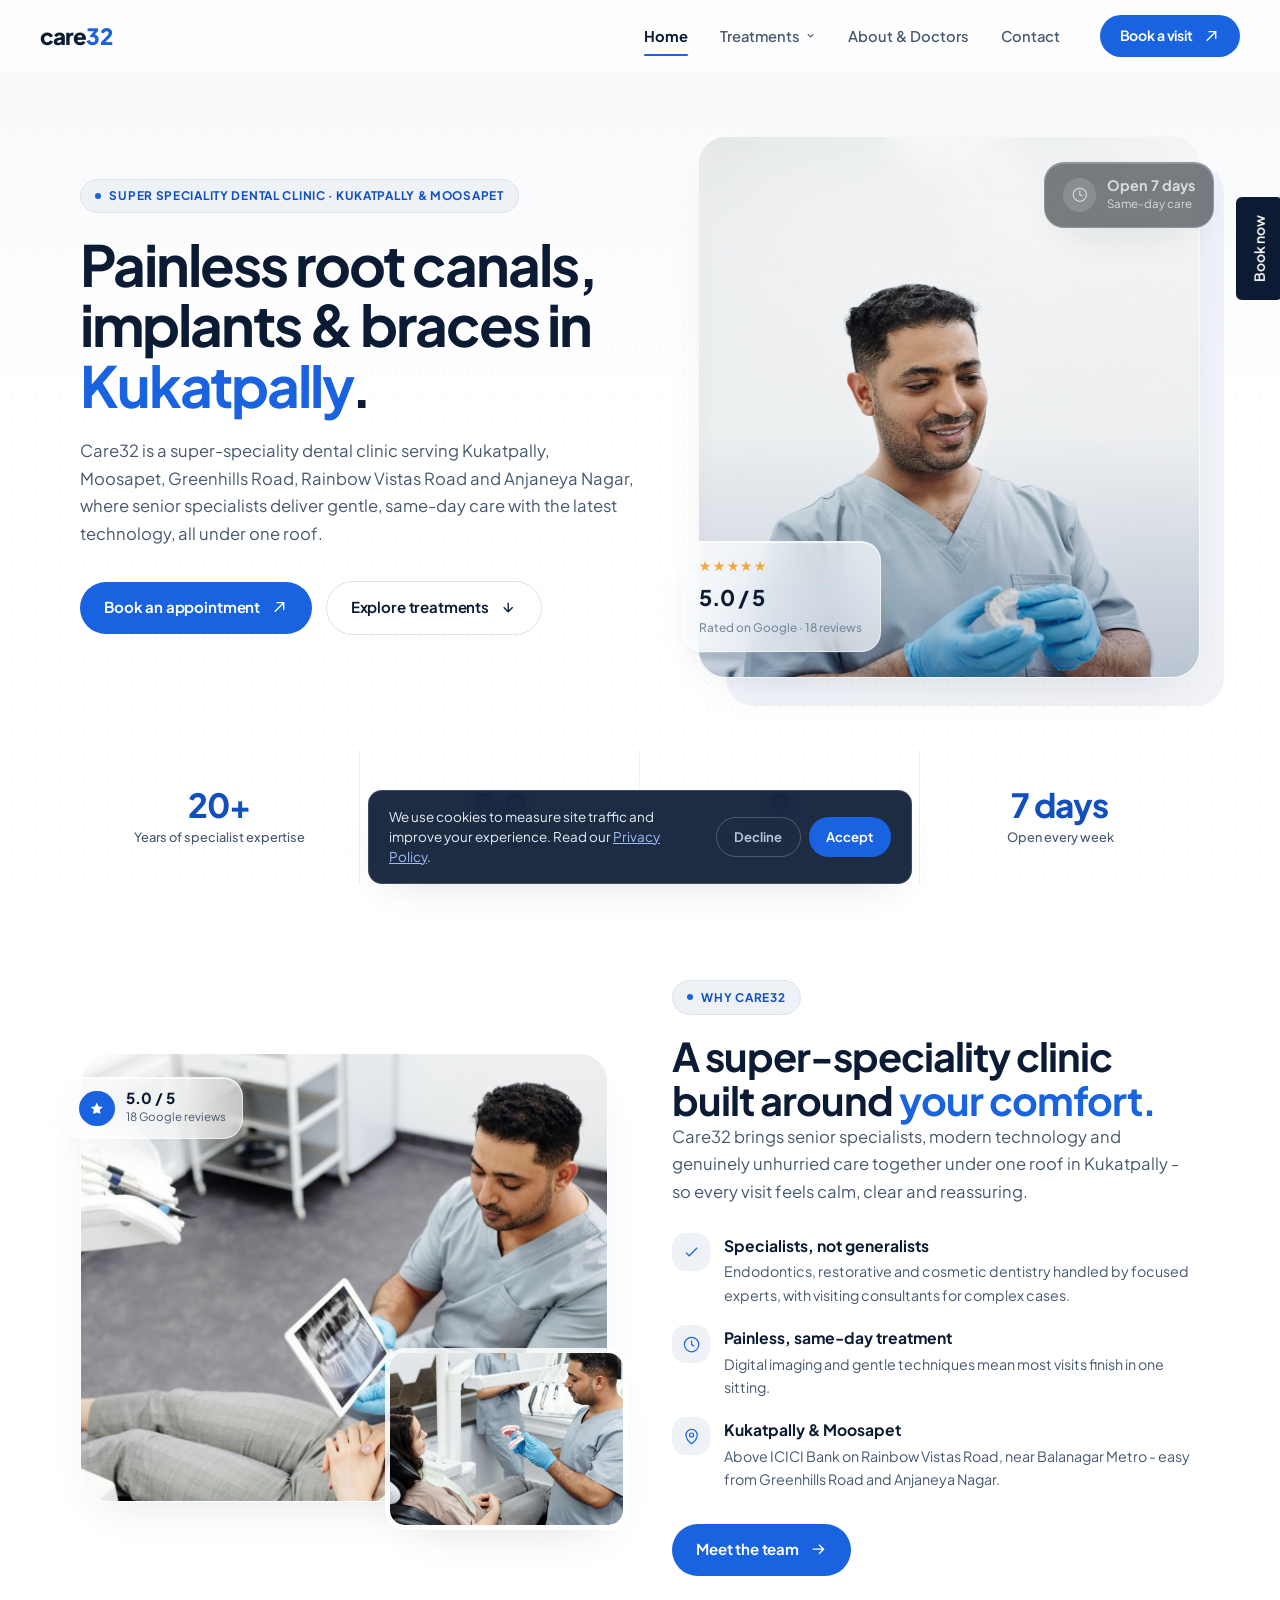
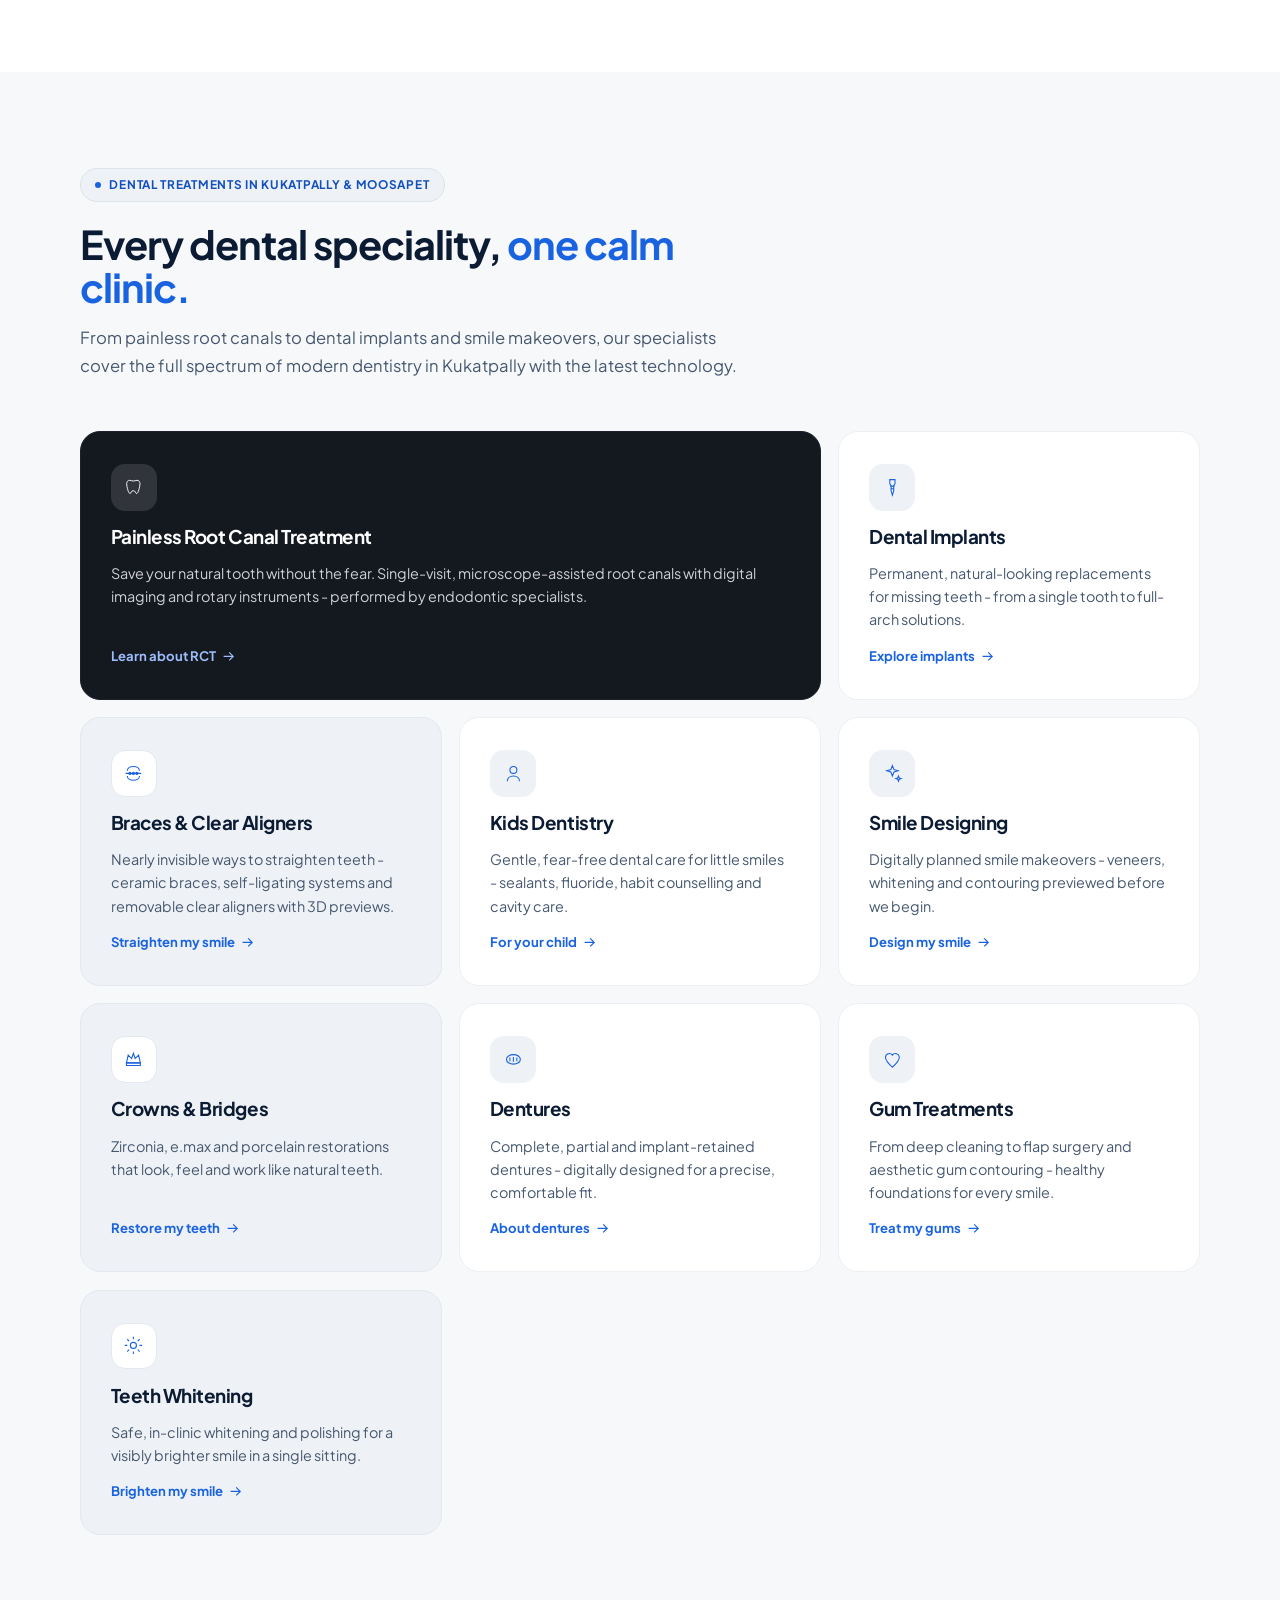
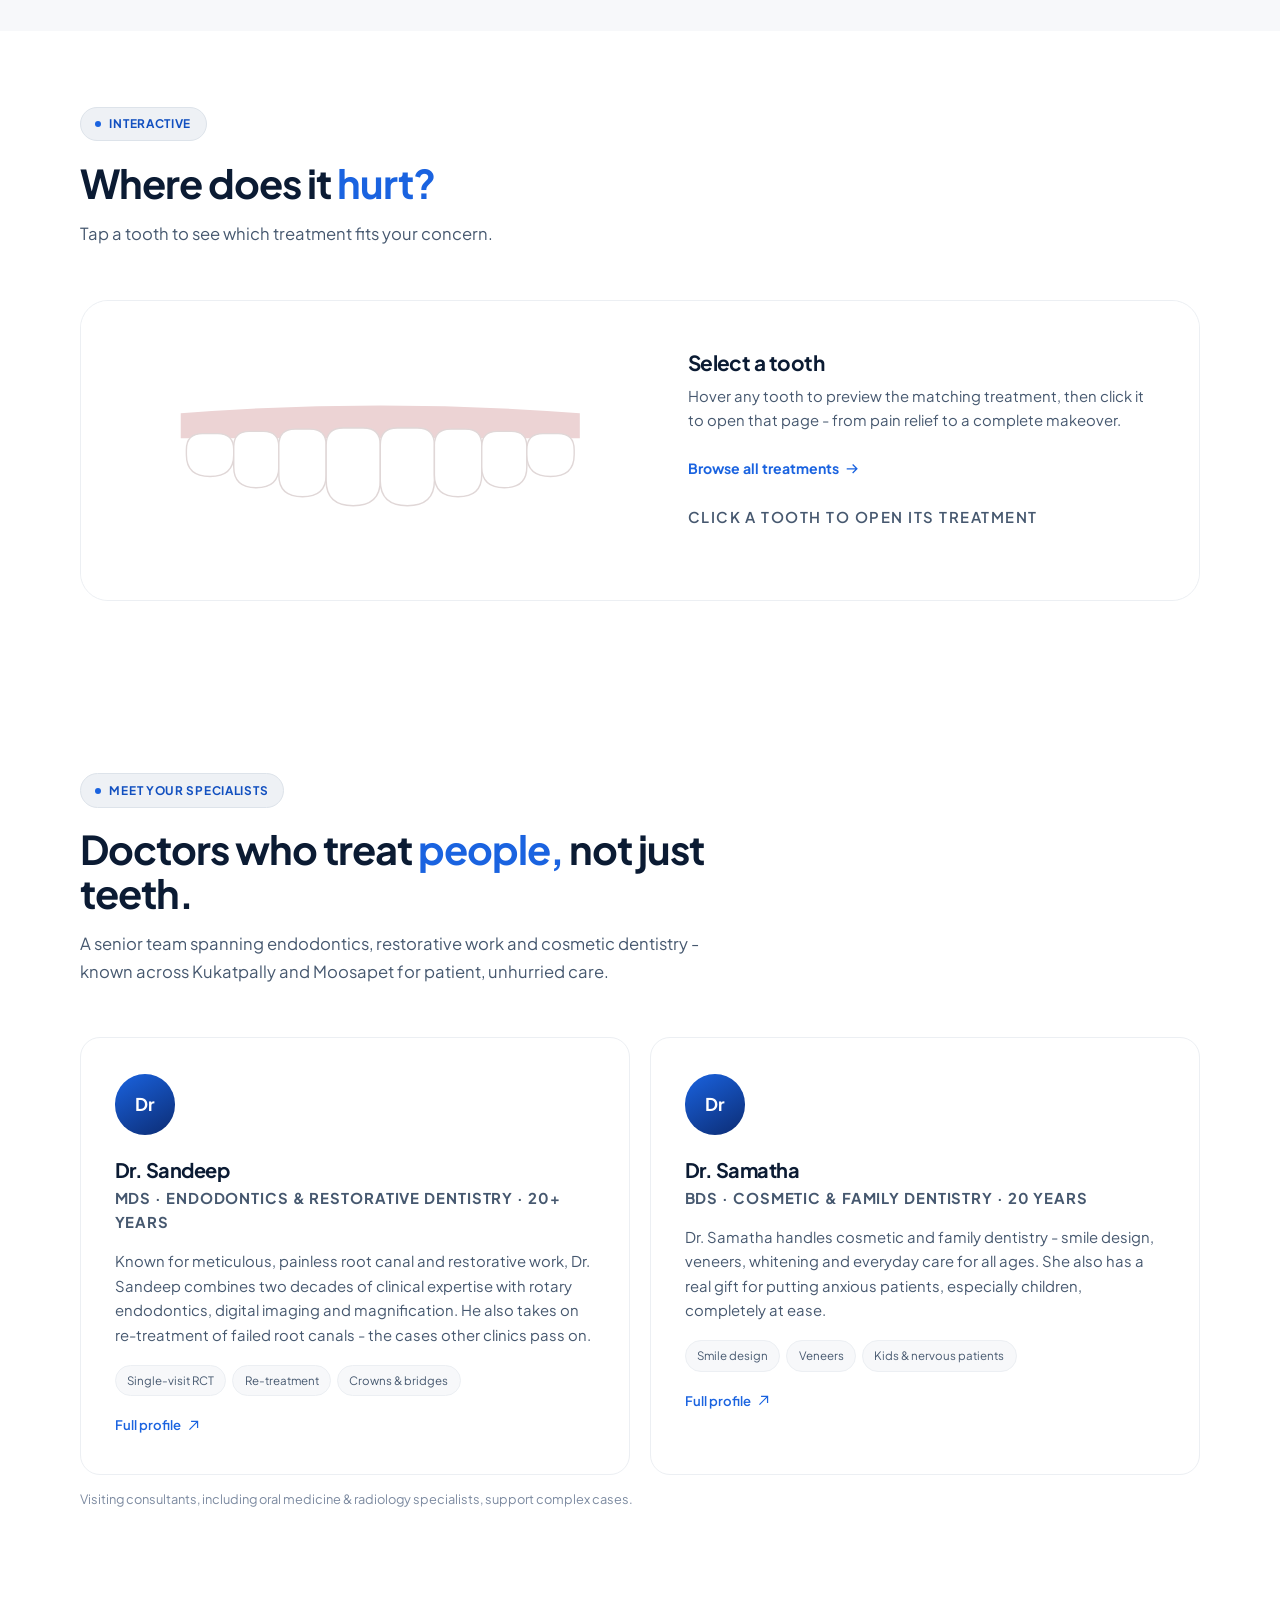
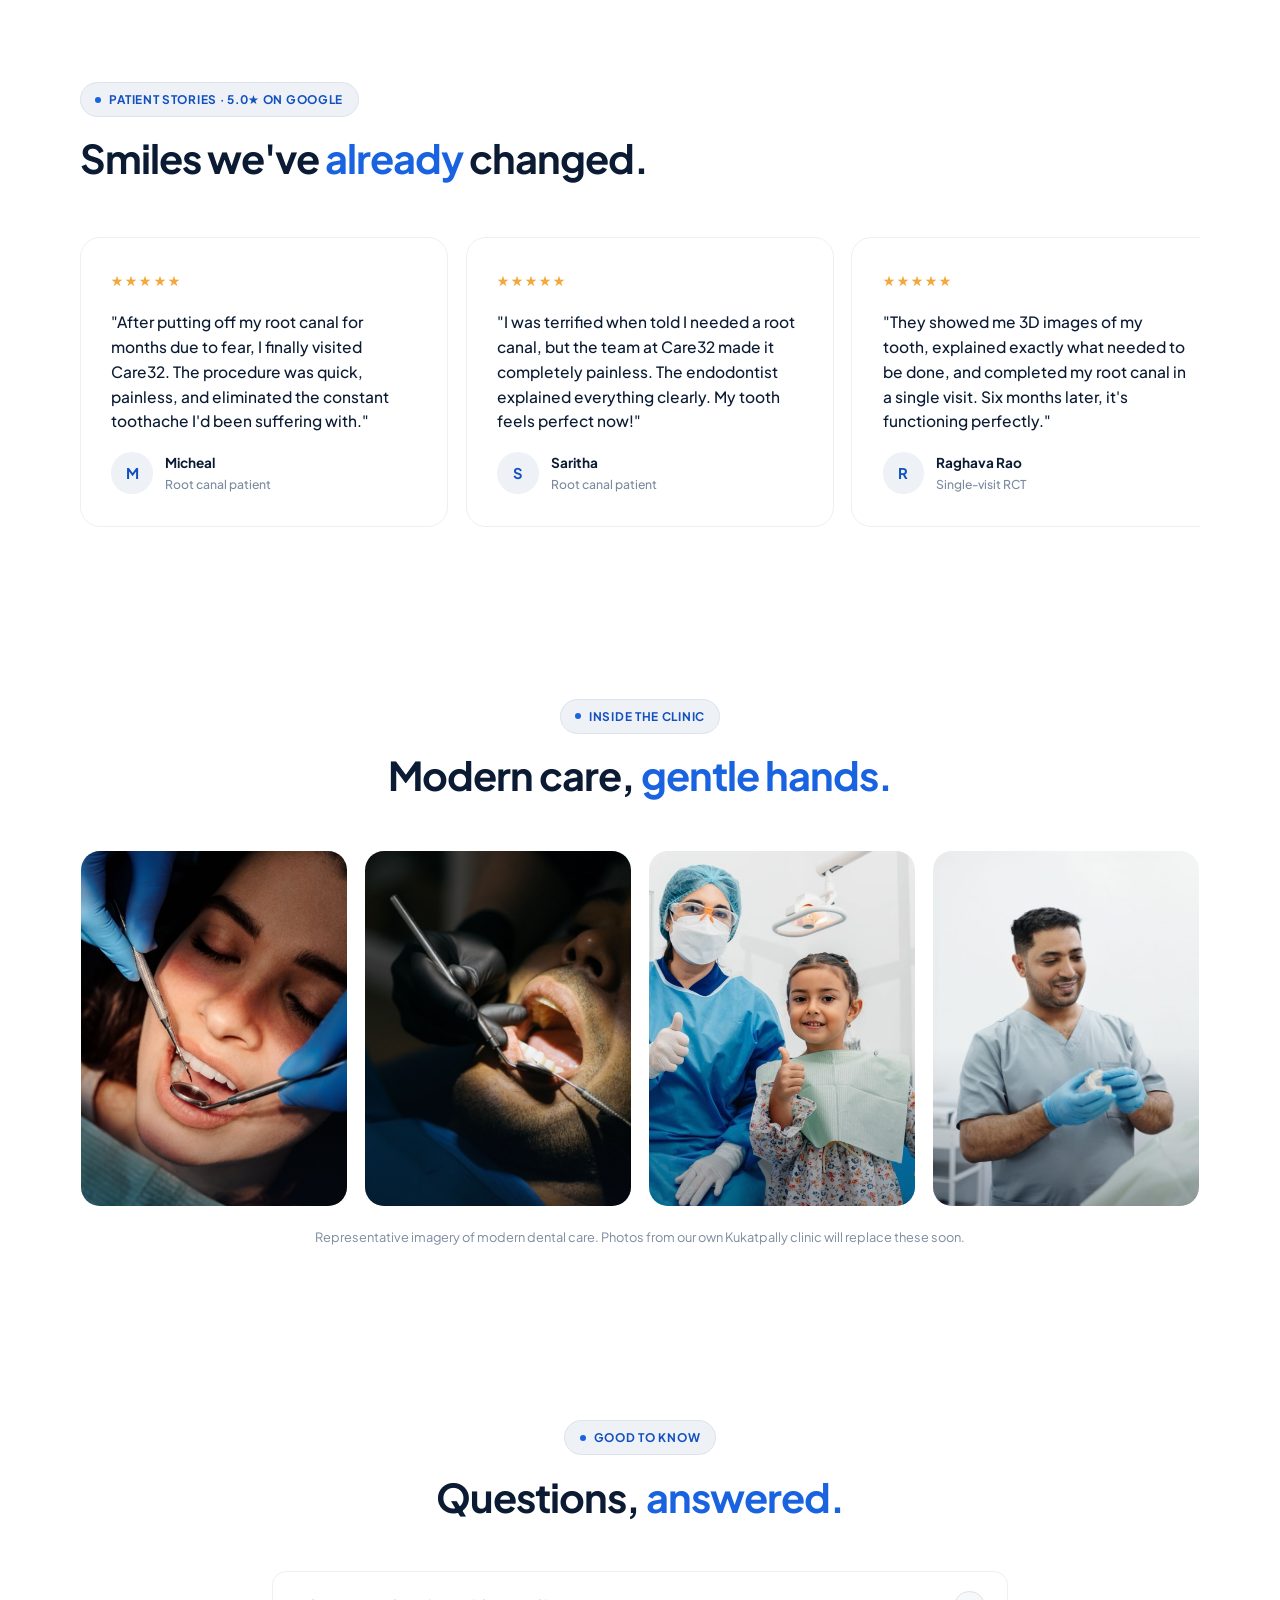
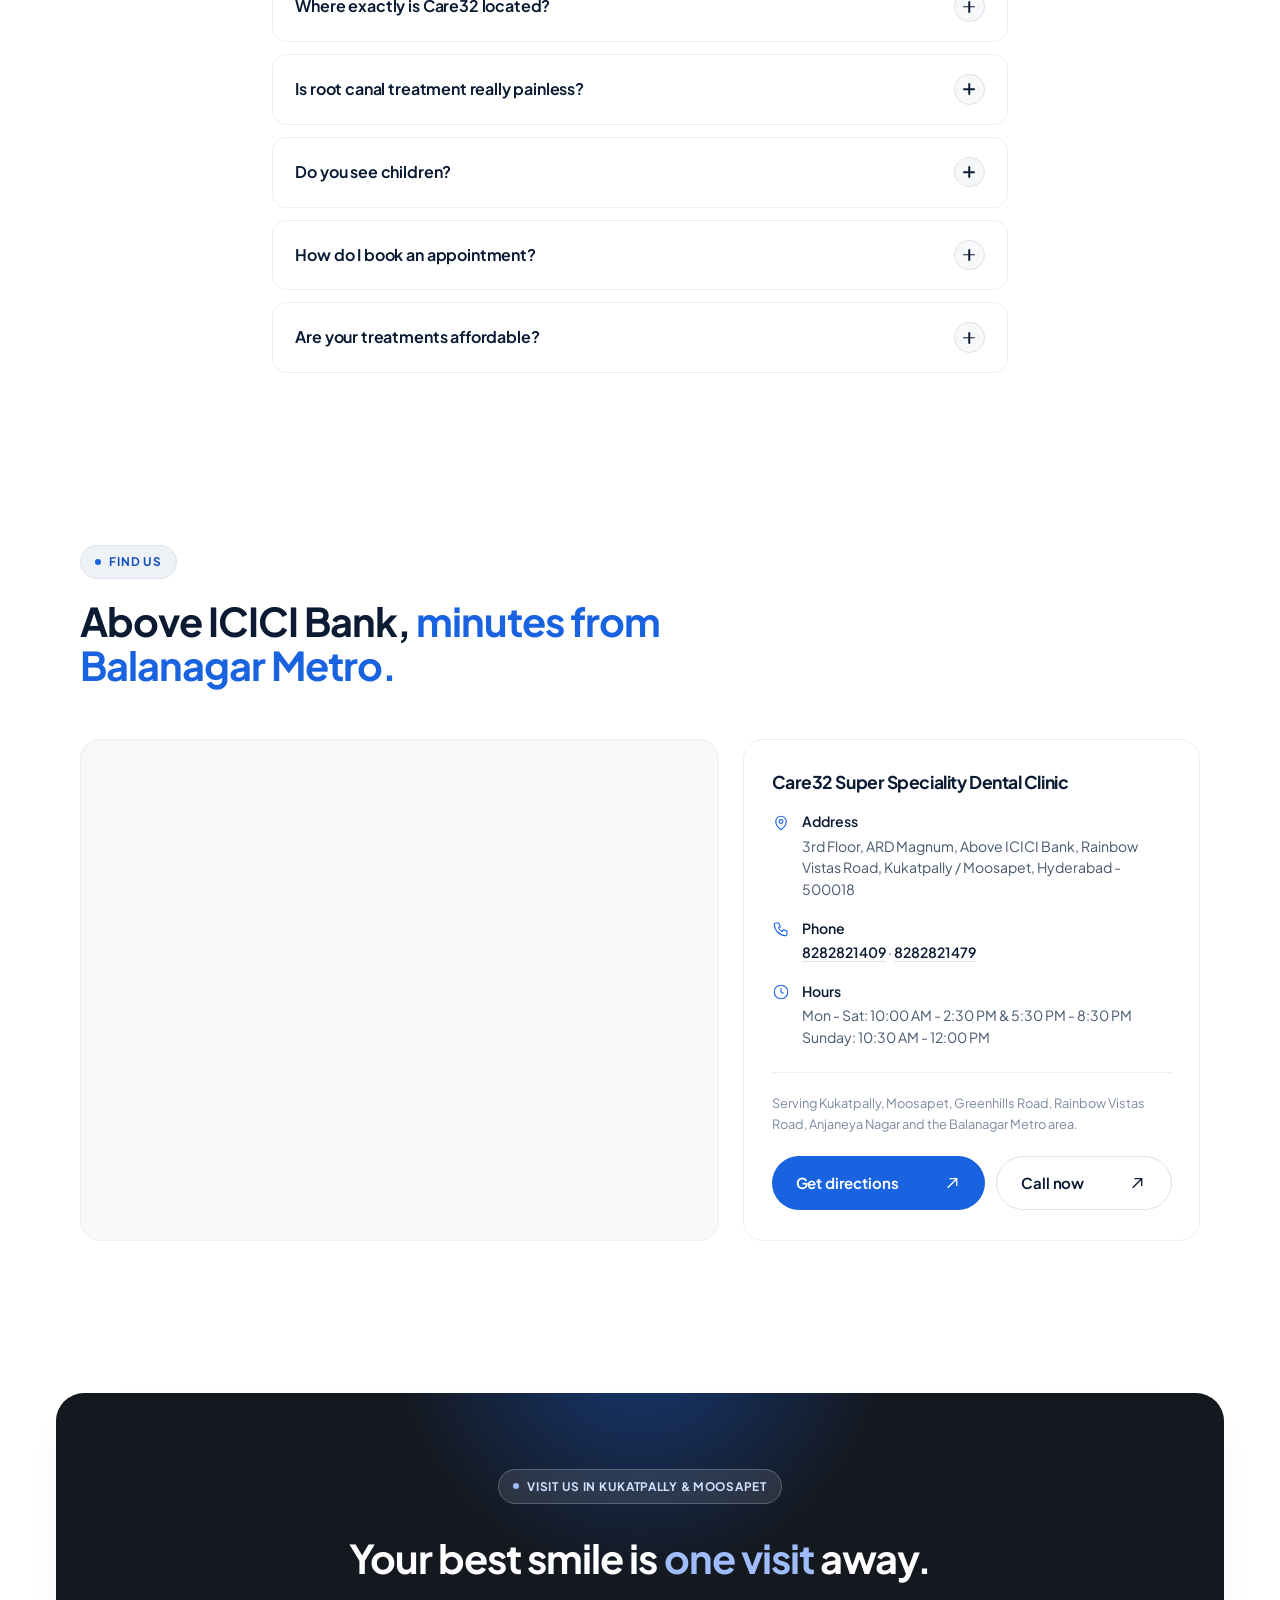
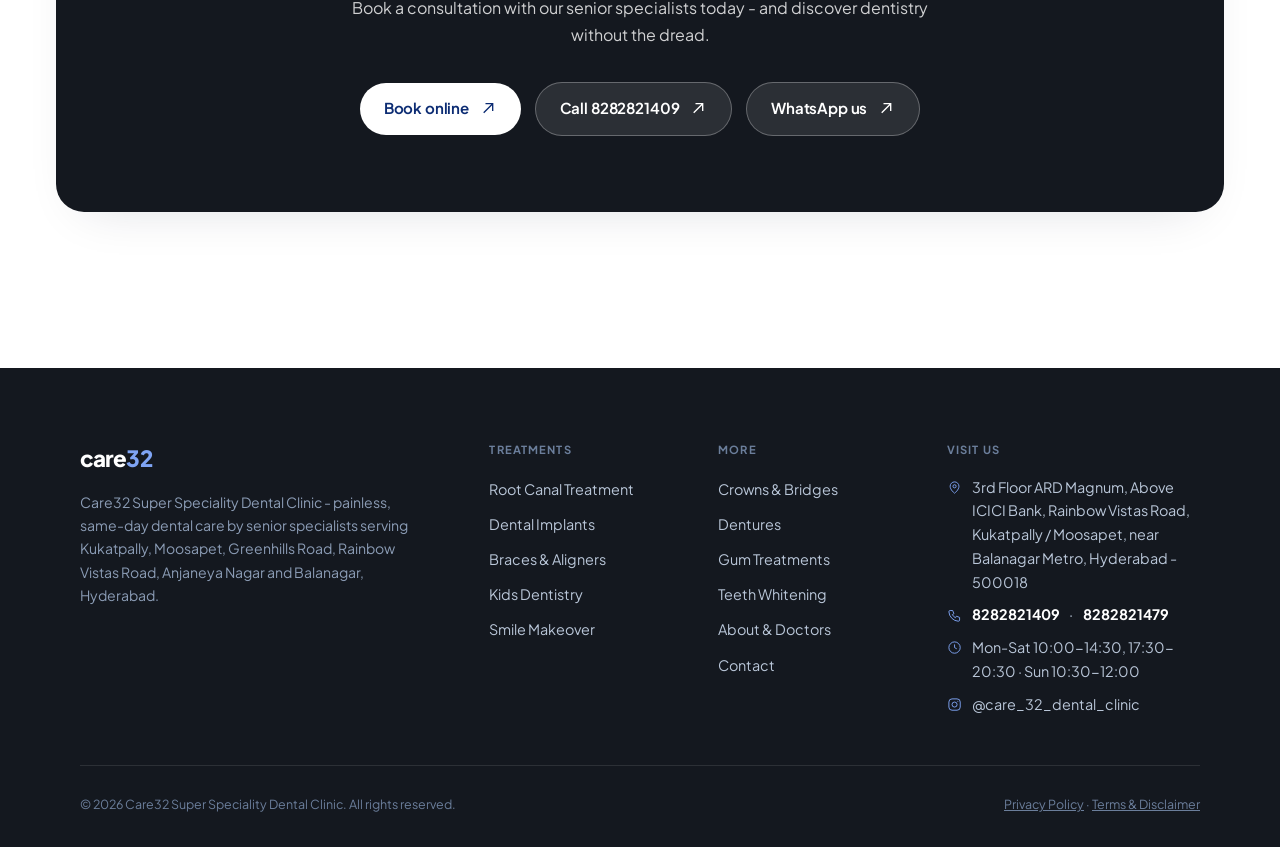
==== commit 13abcc65: "Update hours, phones, localities, doctor profiles and add maps Client-requested content pass:  Hours" ====
--- a/website/index.html
+++ b/website/index.html
@@ -3,31 +3,54 @@
 <head>
   <meta charset="UTF-8">
   <meta name="viewport" content="width=device-width, initial-scale=1.0">
+  <link rel="icon" href="favicon.svg" type="image/svg+xml">
+  <link rel="mask-icon" href="favicon.svg" color="#1A63E0">
+  <link rel="apple-touch-icon" href="favicon.svg">
+  <!-- Google Tag Manager + GA4 (Consent Mode v2) -->
+  <script>
+    window.dataLayer = window.dataLayer || [];
+    function gtag(){dataLayer.push(arguments);}
+    (function(){var c;try{c=localStorage.getItem('care32-consent');}catch(e){}
+      gtag('consent','default',{ad_storage:'denied',ad_user_data:'denied',ad_personalization:'denied',analytics_storage:(c==='granted')?'granted':'denied',wait_for_update:500});})();
+    gtag('js', new Date());
+    gtag('config','G-J74BWV9274');
+  </script>
+  <script async src="https://www.googletagmanager.com/gtag/js?id=G-J74BWV9274"></script>
+  <script>(function(w,d,s,l,i){w[l]=w[l]||[];w[l].push({'gtm.start':new Date().getTime(),event:'gtm.js'});var f=d.getElementsByTagName(s)[0],j=d.createElement(s),dl=l!='dataLayer'?'&l='+l:'';j.async=true;j.src='https://www.googletagmanager.com/gtm.js?id='+i+dl;f.parentNode.insertBefore(j,f);})(window,document,'script','dataLayer','GTM-PZJP28C');</script>
+  <!-- End Google Tag Manager + GA4 -->
   <title>Best Dental Clinic in Kukatpally, Hyderabad | Care32</title>
-  <meta name="description" content="Care32 Super Speciality Dental Clinic in Kukatpally, Hyderabad. Painless root canals, implants, braces & kids dentistry by senior specialists. 5★ rated. Book today.">
-  <link rel="canonical" href="https://www.care32.co.in/">
+  <meta name="description" content="Care32 Super Speciality Dental Clinic in Kukatpally &amp; Moosapet, Hyderabad. Painless root canals, implants, braces & kids dentistry by senior specialists. 5★ rated. Book today.">
+  <link rel="canonical" href="https://care32.co.in/">
   <meta property="og:type" content="website">
   <meta property="og:title" content="Best Dental Clinic in Kukatpally, Hyderabad | Care32">
   <meta property="og:description" content="Painless, same-day dental care by senior specialists in Kukatpally. Root canals, implants, braces, aligners & kids dentistry. 5★ rated on Google.">
-  <meta property="og:url" content="https://www.care32.co.in/">
+  <meta property="og:url" content="https://care32.co.in/">
   <meta property="og:locale" content="en_IN">
   <meta property="og:site_name" content="Care32 Super Speciality Dental Clinic">
   <link rel="preconnect" href="https://fonts.googleapis.com">
   <link rel="preconnect" href="https://fonts.gstatic.com" crossorigin>
   <link href="https://fonts.googleapis.com/css2?family=Plus+Jakarta+Sans:wght@400;500;600;700;800&display=swap" rel="stylesheet">
-  <link rel="stylesheet" href="css/styles.css?v=37">
+  <link rel="stylesheet" href="css/styles.css?v=40">
   <script type="application/ld+json">
   {
     "@context": "https://schema.org",
     "@graph": [
       {
         "@type": "Dentist",
-        "@id": "https://www.care32.co.in/#clinic",
+        "@id": "https://care32.co.in/#clinic",
         "name": "Care32 Super Speciality Dental Clinic",
-        "url": "https://www.care32.co.in/",
-        "telephone": "+91-8282821409",
+        "url": "https://care32.co.in/",
+        "telephone": ["+91-8282821409", "+91-8282821479"],
+        "areaServed": [
+          { "@type": "Place", "name": "Kukatpally, Hyderabad" },
+          { "@type": "Place", "name": "Moosapet, Hyderabad" },
+          { "@type": "Place", "name": "Greenhills Road, Hyderabad" },
+          { "@type": "Place", "name": "Rainbow Vistas Road, Hyderabad" },
+          { "@type": "Place", "name": "Anjaneya Nagar, Hyderabad" },
+          { "@type": "Place", "name": "Balanagar, Hyderabad" }
+        ],
         "priceRange": "₹₹",
-        "image": "https://www.care32.co.in/assets/care32-clinic.jpg",
+        "image": "https://care32.co.in/assets/care32-clinic.jpg",
         "address": {
           "@type": "PostalAddress",
           "streetAddress": "3rd Floor, ARD Magnum, Above ICICI Bank, Rainbow Vistas Road",
@@ -39,7 +62,8 @@
         "hasMap": "https://www.google.com/maps/search/?api=1&query=Care32+Super+Speciality+Dental+Clinic+Kukatpally+Hyderabad",
         "openingHoursSpecification": [
           { "@type": "OpeningHoursSpecification", "dayOfWeek": ["Monday","Tuesday","Wednesday","Thursday","Friday","Saturday"], "opens": "10:00", "closes": "14:30" },
-          { "@type": "OpeningHoursSpecification", "dayOfWeek": "Sunday", "opens": "10:00", "closes": "12:30" }
+          { "@type": "OpeningHoursSpecification", "dayOfWeek": ["Monday","Tuesday","Wednesday","Thursday","Friday","Saturday"], "opens": "17:30", "closes": "20:30" },
+          { "@type": "OpeningHoursSpecification", "dayOfWeek": "Sunday", "opens": "10:30", "closes": "12:00" }
         ],
         "sameAs": [
           "https://www.instagram.com/care_32_dental_clinic"
@@ -54,10 +78,10 @@
       },
       {
         "@type": "WebSite",
-        "@id": "https://www.care32.co.in/#website",
-        "url": "https://www.care32.co.in/",
+        "@id": "https://care32.co.in/#website",
+        "url": "https://care32.co.in/",
         "name": "Care32 Super Speciality Dental Clinic",
-        "publisher": { "@id": "https://www.care32.co.in/#clinic" }
+        "publisher": { "@id": "https://care32.co.in/#clinic" }
       },
       {
         "@type": "FAQPage",
@@ -80,7 +104,7 @@
           {
             "@type": "Question",
             "name": "How do I book an appointment at Care32?",
-            "acceptedAnswer": { "@type": "Answer", "text": "Call or WhatsApp us on +91 82828 21409 and our team will confirm a slot the same day. Walk-ins are also welcome, though booked patients are seen first." }
+            "acceptedAnswer": { "@type": "Answer", "text": "Call or WhatsApp us on 8282821409 and our team will confirm a slot the same day. Walk-ins are also welcome, though booked patients are seen first." }
           },
           {
             "@type": "Question",
@@ -94,6 +118,9 @@
   </script>
 </head>
 <body>
+  <!-- Google Tag Manager (noscript) -->
+  <noscript><iframe src="https://www.googletagmanager.com/ns.html?id=GTM-PZJP28C" height="0" width="0" style="display:none;visibility:hidden"></iframe></noscript>
+  <!-- End Google Tag Manager (noscript) -->
   <!-- NAV -->
   <header class="nav-wrap">
     <nav class="nav" aria-label="Primary">
@@ -151,7 +178,7 @@
       <a href="tel:+918282821409"><small>05</small> Book a visit</a>
     </nav>
     <div class="menu-meta">
-      3rd Floor ARD Magnum, Rainbow Vistas Road, Kukatpally · <a href="tel:+918282821409">+91 82828 21409</a>
+      3rd Floor ARD Magnum, Rainbow Vistas Road, Kukatpally / Moosapet · <a href="tel:+918282821409">8282821409</a> · <a href="tel:+918282821479">8282821479</a>
     </div>
   </div>
 
@@ -161,9 +188,9 @@
       <div class="container">
         <div class="hero-grid">
           <div>
-            <p class="eyebrow" data-reveal>Super Speciality Dental Clinic · Kukatpally</p>
+            <p class="eyebrow" data-reveal>Super Speciality Dental Clinic · Kukatpally &amp; Moosapet</p>
             <h1 data-reveal>Painless root canals, implants &amp; braces in <em>Kukatpally</em>.</h1>
-            <p class="lede" data-reveal>Care32 is a super-speciality dental clinic in Kukatpally, Hyderabad, where senior specialists deliver gentle, same-day care with the latest technology, all under one roof.</p>
+            <p class="lede" data-reveal>Care32 is a super-speciality dental clinic serving Kukatpally, Moosapet, Greenhills Road, Rainbow Vistas Road and Anjaneya Nagar, where senior specialists deliver gentle, same-day care with the latest technology, all under one roof.</p>
             <div class="hero-actions" data-reveal>
               <a class="btn btn-primary" href="https://care32.setmore.com/" target="_blank" rel="noopener">
                 Book an appointment
@@ -198,7 +225,7 @@
     <section class="trust-band">
       <div class="container">
         <div class="trust-grid" data-reveal-group>
-          <div data-reveal><strong><span data-count="30" data-suffix="+">0</span></strong><p>Years of specialist expertise</p></div>
+          <div data-reveal><strong><span data-count="20" data-suffix="+">0</span></strong><p>Years of specialist expertise</p></div>
           <div data-reveal><strong><span data-count="5" data-suffix=".0">0</span></strong><p>Average Google rating</p></div>
           <div data-reveal><strong>9</strong><p>Specialities under one roof</p></div>
           <div data-reveal><strong>7 days</strong><p>Open every week</p></div>
@@ -225,7 +252,7 @@
             <ul class="about-points">
               <li>
                 <span class="ap-ico"><svg viewBox="0 0 24 24" fill="none" stroke="currentColor" stroke-width="1.5"><path d="M5 12l4 4L19 6"/></svg></span>
-                <span><strong>Specialists, not generalists</strong><span>Endodontics, pediatric dentistry and orthodontics handled by focused experts.</span></span>
+                <span><strong>Specialists, not generalists</strong><span>Endodontics, restorative and cosmetic dentistry handled by focused experts, with visiting consultants for complex cases.</span></span>
               </li>
               <li>
                 <span class="ap-ico"><svg viewBox="0 0 24 24" fill="none" stroke="currentColor" stroke-width="1.5"><circle cx="12" cy="12" r="9"/><path d="M12 7v5l3 2"/></svg></span>
@@ -233,7 +260,7 @@
               </li>
               <li>
                 <span class="ap-ico"><svg viewBox="0 0 24 24" fill="none" stroke="currentColor" stroke-width="1.5"><path d="M12 21s-7-5.2-7-11a7 7 0 0 1 14 0c0 5.8-7 11-7 11z"/><circle cx="12" cy="10" r="2.5"/></svg></span>
-                <span><strong>Right in Kukatpally</strong><span>Above ICICI Bank on Rainbow Vistas Road, minutes from Balanagar Metro.</span></span>
+                <span><strong>Kukatpally &amp; Moosapet</strong><span>Above ICICI Bank on Rainbow Vistas Road, near Balanagar Metro - easy from Greenhills Road and Anjaneya Nagar.</span></span>
               </li>
             </ul>
             <div class="hero-actions" style="margin-top:2rem;">
@@ -249,7 +276,7 @@
     <section class="section" id="treatments">
       <div class="container">
         <div class="section-head" data-reveal>
-          <p class="eyebrow">Dental treatments in Kukatpally</p>
+          <p class="eyebrow">Dental treatments in Kukatpally &amp; Moosapet</p>
           <h2>Every dental speciality, <em>one calm clinic.</em></h2>
           <p class="lede">From painless root canals to dental implants and smile makeovers, our specialists cover the full spectrum of modern dentistry in Kukatpally with the latest technology.</p>
         </div>
@@ -370,23 +397,27 @@
         <div class="section-head" data-reveal>
           <p class="eyebrow">Meet your specialists</p>
           <h2>Doctors who treat <em>people,</em> not just teeth.</h2>
-          <p class="lede">A senior team focused on endodontics, pediatric dentistry and orthodontics - known across Kukatpally for patient, unhurried care.</p>
+          <p class="lede">A senior team spanning endodontics, restorative work and cosmetic dentistry - known across Kukatpally and Moosapet for patient, unhurried care.</p>
         </div>
         <div class="doctor-grid" data-reveal-group>
           <div class="doctor-card" data-reveal>
             <div class="doctor-core" data-spot>
               <div class="doctor-avatar">Dr</div>
               <h3>Dr. Sandeep</h3>
-              <p class="doctor-role">MDS · Endodontics &amp; Restorative · 20+ yrs</p>
-              <p>Known for meticulous, painless root canal and restorative work, Dr. Sandeep combines decades of clinical expertise with modern rotary endodontics and digital imaging. Patients consistently praise his clear explanations and gentle approach.</p>
+              <p class="doctor-role">MDS · Endodontics &amp; Restorative Dentistry · 20+ years</p>
+              <p>Known for meticulous, painless root canal and restorative work, Dr. Sandeep combines two decades of clinical expertise with rotary endodontics, digital imaging and magnification. He also takes on re-treatment of failed root canals - the cases other clinics pass on.</p>
+              <p class="doc-tags"><span>Single-visit RCT</span><span>Re-treatment</span><span>Crowns &amp; bridges</span></p>
+              <a class="doc-link" href="about.html#doctors">Full profile <svg viewBox="0 0 16 16" fill="none" stroke="currentColor" stroke-width="1.5" aria-hidden="true"><path d="M3 13L13 3M5 3h8v8"/></svg></a>
             </div>
           </div>
           <div class="doctor-card" data-reveal>
             <div class="doctor-core" data-spot>
               <div class="doctor-avatar">Dr</div>
               <h3>Dr. Samatha</h3>
-              <p class="doctor-role">MDS · Pediatric &amp; Family Dentistry · 20+ yrs</p>
-              <p>Dr. Samatha has a special gift for putting anxious patients - especially children - completely at ease. Families across Kukatpally trust her for gentle check-ups, preventive care and treatments that leave kids unafraid of the dentist.</p>
+              <p class="doctor-role">BDS · Cosmetic &amp; Family Dentistry · 20 years</p>
+              <p>Dr. Samatha handles cosmetic and family dentistry - smile design, veneers, whitening and everyday care for all ages. She also has a real gift for putting anxious patients, especially children, completely at ease.</p>
+              <p class="doc-tags"><span>Smile design</span><span>Veneers</span><span>Kids &amp; nervous patients</span></p>
+              <a class="doc-link" href="about.html#doctors">Full profile <svg viewBox="0 0 16 16" fill="none" stroke="currentColor" stroke-width="1.5" aria-hidden="true"><path d="M3 13L13 3M5 3h8v8"/></svg></a>
             </div>
           </div>
         </div>
@@ -461,7 +492,7 @@
         <div class="faq-list" data-reveal>
           <div class="faq-item">
             <button class="faq-q" aria-expanded="false">Where exactly is Care32 located?<span class="faq-x"></span></button>
-            <div class="faq-a"><p>We're on the 3rd floor of ARD Magnum, directly above ICICI Bank on Rainbow Vistas Road, Kukatpally, Hyderabad - 500018. Balanagar Metro Station is under a kilometre away, and we're an easy ride from Moosapet, KPHB and Borabanda.</p></div>
+            <div class="faq-a"><p>We're on the 3rd floor of ARD Magnum, directly above ICICI Bank on Rainbow Vistas Road, Kukatpally, Hyderabad - 500018. Balanagar Metro Station is under a kilometre away, and we're an easy ride from Moosapet, Greenhills Road, Anjaneya Nagar, KPHB and Borabanda.</p></div>
           </div>
           <div class="faq-item">
             <button class="faq-q" aria-expanded="false">Is root canal treatment really painless?<span class="faq-x"></span></button>
@@ -473,11 +504,42 @@
           </div>
           <div class="faq-item">
             <button class="faq-q" aria-expanded="false">How do I book an appointment?<span class="faq-x"></span></button>
-            <div class="faq-a"><p>Call or WhatsApp <a href="tel:+918282821409">+91 82828 21409</a> and we'll confirm your slot the same day. Walk-ins are welcome too, though booked patients are seen first.</p></div>
+            <div class="faq-a"><p>Call or WhatsApp <a href="tel:+918282821409">8282821409</a> and we'll confirm your slot the same day. Walk-ins are welcome too, though booked patients are seen first.</p></div>
           </div>
           <div class="faq-item">
             <button class="faq-q" aria-expanded="false">Are your treatments affordable?<span class="faq-x"></span></button>
             <div class="faq-a"><p>We keep our pricing transparent and competitive for Hyderabad, and we'll always give you a clear estimate before any treatment begins - no surprises.</p></div>
+          </div>
+        </div>
+      </div>
+    </section>
+
+    <!-- FIND US / MAP -->
+    <section class="section-tight" id="find-us">
+      <div class="container">
+        <div class="section-head" data-reveal>
+          <p class="eyebrow">Find us</p>
+          <h2>Above ICICI Bank, <em>minutes from Balanagar Metro.</em></h2>
+        </div>
+        <div class="map-split" data-reveal>
+          <div class="map-frame">
+            <iframe src="https://www.google.com/maps?q=Care32+Super+Speciality+Dental+Clinic,+ARD+Magnum,+Rainbow+Vistas+Road,+Kukatpally,+Hyderabad+500018&amp;output=embed" loading="lazy" referrerpolicy="no-referrer-when-downgrade" title="Care32 Super Speciality Dental Clinic location on Google Maps"></iframe>
+          </div>
+          <div class="map-info">
+            <h3>Care32 Super Speciality Dental Clinic</h3>
+            <ul class="map-rows">
+              <li><svg class="ico" viewBox="0 0 24 24" fill="none" stroke="currentColor" stroke-width="1.5" aria-hidden="true"><path d="M12 21s-7-5.2-7-11a7 7 0 0 1 14 0c0 5.8-7 11-7 11z"/><circle cx="12" cy="10" r="2.5"/></svg>
+                <span><strong>Address</strong>3rd Floor, ARD Magnum, Above ICICI Bank, Rainbow Vistas Road, Kukatpally / Moosapet, Hyderabad - 500018</span></li>
+              <li><svg class="ico" viewBox="0 0 24 24" fill="none" stroke="currentColor" stroke-width="1.5" aria-hidden="true"><path d="M5 4h4l2 5-2.5 1.5a11 11 0 0 0 5 5L15 13l5 2v4a2 2 0 0 1-2 2A16 16 0 0 1 3 6a2 2 0 0 1 2-2z"/></svg>
+                <span><strong>Phone</strong><a href="tel:+918282821409">8282821409</a> · <a href="tel:+918282821479">8282821479</a></span></li>
+              <li><svg class="ico" viewBox="0 0 24 24" fill="none" stroke="currentColor" stroke-width="1.5" aria-hidden="true"><circle cx="12" cy="12" r="9"/><path d="M12 7v5l3.5 2"/></svg>
+                <span><strong>Hours</strong>Mon - Sat: 10:00 AM - 2:30 PM &amp; 5:30 PM - 8:30 PM<br>Sunday: 10:30 AM - 12:00 PM</span></li>
+            </ul>
+            <p class="map-areas">Serving Kukatpally, Moosapet, Greenhills Road, Rainbow Vistas Road, Anjaneya Nagar and the Balanagar Metro area.</p>
+            <div class="map-actions">
+              <a class="btn btn-primary" href="https://www.google.com/maps/dir/?api=1&amp;destination=Care32%20Super%20Speciality%20Dental%20Clinic%2C%20ARD%20Magnum%2C%20Rainbow%20Vistas%20Road%2C%20Kukatpally%2C%20Hyderabad%20500018" target="_blank" rel="noopener">Get directions <span class="btn-orb"><svg viewBox="0 0 16 16" fill="none" stroke="currentColor" stroke-width="1.5"><path d="M3 13L13 3M5 3h8v8"/></svg></span></a>
+              <a class="btn btn-ghost" href="tel:+918282821409">Call now <span class="btn-orb"><svg viewBox="0 0 16 16" fill="none" stroke="currentColor" stroke-width="1.5"><path d="M3 13L13 3M5 3h8v8"/></svg></span></a>
+            </div>
           </div>
         </div>
       </div>
@@ -487,12 +549,12 @@
     <section class="cta-band section-tight">
       <div class="cta-shell" data-reveal>
         <div class="cta-core">
-          <p class="eyebrow">Visit us in Kukatpally</p>
+          <p class="eyebrow">Visit us in Kukatpally &amp; Moosapet</p>
           <h2>Your best smile is <em>one visit</em> away.</h2>
           <p>Book a consultation with our senior specialists today - and discover dentistry without the dread.</p>
           <div class="hero-actions">
             <a class="btn btn-light" href="https://care32.setmore.com/" target="_blank" rel="noopener">Book online <span class="btn-orb"><svg viewBox="0 0 16 16" fill="none" stroke="currentColor" stroke-width="1.5"><path d="M3 13L13 3M5 3h8v8"/></svg></span></a>
-            <a class="btn btn-ghost" href="tel:+918282821409">Call +91 82828 21409 <span class="btn-orb"><svg viewBox="0 0 16 16" fill="none" stroke="currentColor" stroke-width="1.5"><path d="M3 13L13 3M5 3h8v8"/></svg></span></a>
+            <a class="btn btn-ghost" href="tel:+918282821409">Call 8282821409 <span class="btn-orb"><svg viewBox="0 0 16 16" fill="none" stroke="currentColor" stroke-width="1.5"><path d="M3 13L13 3M5 3h8v8"/></svg></span></a>
             <a class="btn btn-ghost" href="https://wa.me/918282821409" rel="noopener" target="_blank">
               WhatsApp us
               <span class="btn-orb"><svg viewBox="0 0 16 16" fill="none" stroke="currentColor" stroke-width="1.5"><path d="M3 13L13 3M5 3h8v8"/></svg></span>
@@ -509,7 +571,7 @@
       <div class="footer-grid">
         <div class="footer-brand">
           <a class="nav-logo" href="index.html">care<span>32</span></a>
-          <p>Care32 Super Speciality Dental Clinic - painless, same-day dental care by senior specialists in Kukatpally, Hyderabad.</p>
+          <p>Care32 Super Speciality Dental Clinic - painless, same-day dental care by senior specialists serving Kukatpally, Moosapet, Greenhills Road, Rainbow Vistas Road, Anjaneya Nagar and Balanagar, Hyderabad.</p>
         </div>
         <div>
           <h4>Treatments</h4>
@@ -535,9 +597,9 @@
         <div>
           <h4>Visit us</h4>
           <ul class="footer-contact">
-            <li><span><svg class="ico" viewBox="0 0 24 24" fill="none" stroke="currentColor" stroke-width="1.5" aria-hidden="true"><path d="M12 21s-7-5.2-7-11a7 7 0 0 1 14 0c0 5.8-7 11-7 11z"/><circle cx="12" cy="10" r="2.5"/></svg></span><span>3rd Floor ARD Magnum, Above ICICI Bank, Rainbow Vistas Road, Kukatpally, Hyderabad - 500018</span></li>
-            <li><span><svg class="ico" viewBox="0 0 24 24" fill="none" stroke="currentColor" stroke-width="1.5" aria-hidden="true"><path d="M5 4h4l2 5-2.5 1.5a11 11 0 0 0 5 5L15 13l5 2v4a2 2 0 0 1-2 2A16 16 0 0 1 3 6a2 2 0 0 1 2-2z"/></svg></span><a href="tel:+918282821409"><strong>+91 82828 21409</strong></a></li>
-            <li><span><svg class="ico" viewBox="0 0 24 24" fill="none" stroke="currentColor" stroke-width="1.5" aria-hidden="true"><circle cx="12" cy="12" r="9"/><path d="M12 7v5l3.5 2"/></svg></span><span>Mon-Sat 10:00-14:30 · Sun 10:00-12:30</span></li>
+            <li><span><svg class="ico" viewBox="0 0 24 24" fill="none" stroke="currentColor" stroke-width="1.5" aria-hidden="true"><path d="M12 21s-7-5.2-7-11a7 7 0 0 1 14 0c0 5.8-7 11-7 11z"/><circle cx="12" cy="10" r="2.5"/></svg></span><span>3rd Floor ARD Magnum, Above ICICI Bank, Rainbow Vistas Road, Kukatpally / Moosapet, near Balanagar Metro, Hyderabad - 500018</span></li>
+            <li><span><svg class="ico" viewBox="0 0 24 24" fill="none" stroke="currentColor" stroke-width="1.5" aria-hidden="true"><path d="M5 4h4l2 5-2.5 1.5a11 11 0 0 0 5 5L15 13l5 2v4a2 2 0 0 1-2 2A16 16 0 0 1 3 6a2 2 0 0 1 2-2z"/></svg></span><a href="tel:+918282821409"><strong>8282821409</strong></a> · <a href="tel:+918282821479"><strong>8282821479</strong></a></li>
+            <li><span><svg class="ico" viewBox="0 0 24 24" fill="none" stroke="currentColor" stroke-width="1.5" aria-hidden="true"><circle cx="12" cy="12" r="9"/><path d="M12 7v5l3.5 2"/></svg></span><span>Mon-Sat 10:00-14:30, 17:30-20:30 · Sun 10:30-12:00</span></li>
             <li><span><svg class="ico" viewBox="0 0 24 24" fill="none" stroke="currentColor" stroke-width="1.5" aria-hidden="true"><rect x="3" y="3" width="18" height="18" rx="5"/><circle cx="12" cy="12" r="4"/><circle cx="17.2" cy="6.8" r="0.8" fill="currentColor" stroke="none"/></svg></span><a href="https://www.instagram.com/care_32_dental_clinic" rel="noopener" target="_blank">@care_32_dental_clinic</a></li>
           </ul>
         </div>
@@ -553,7 +615,7 @@
     <svg viewBox="0 0 24 24" fill="currentColor"><path d="M12 2a10 10 0 0 0-8.6 15.1L2 22l5-1.3A10 10 0 1 0 12 2zm5.2 14.2c-.2.6-1.3 1.2-1.8 1.2-.5.1-1 .2-3.3-.7-2.8-1.1-4.6-4-4.7-4.2-.1-.2-1.1-1.5-1.1-2.9s.7-2 1-2.3c.2-.3.5-.3.7-.3h.5c.2 0 .4 0 .6.5l.9 2.1c.1.2.1.4 0 .6l-.4.6-.5.5c-.2.2-.3.4-.1.7.2.3.8 1.4 1.8 2.2 1.3 1.1 2.3 1.5 2.6 1.6.3.1.5.1.7-.1l1-1.2c.2-.3.4-.2.7-.1l2 1c.3.1.5.2.6.4 0 .1 0 .8-.2 1.4z"/></svg>
   </a>
 
-  <script src="js/main.js?v=37" defer></script>
+  <script src="js/main.js?v=40" defer></script>
   <!-- Setmore Anywhere "Book Now" widget -->
   <script id="anywhere_book_now_script" src="https://assets.setmore.com/integration/book-now/live/v1/anywhere-book-now.js"></script>
   <button id="Anywhere_button_iframe" class="anywhere-book-now-button" style="background-color: #0B1B33; color: #fff; border: none; padding: 12px 18px; font-size: 14px; font-weight: 600; border-radius: 6px; cursor: pointer; position: fixed; right: 0; top: 25%; z-index: 80; transform: translate(30%, 0) rotate(-90deg);" data-booking-url="https://care32.setmore.com" data-new-tab="false">Book now</button>
--- a/website/css/styles.css
+++ b/website/css/styles.css
@@ -687,3 +687,42 @@
 .nav-wrap:has(.nav.scrolled) { box-shadow: 0 1px 0 rgba(11,27,51,0.06); }
 .bento-card.dark:hover .bento-core { border-color: var(--char-2); }
 .bento-card:hover .bento-core, .doctor-card:hover .doctor-core, .quote-card:hover { box-shadow: var(--shadow-lift); }
+
+/* ============================================================
+   v4.1 - Find us / map block (homepage + contact directions)
+   ============================================================ */
+.map-split { display: grid; grid-template-columns: 1.4fr 1fr; gap: 1.5rem; align-items: stretch; }
+.map-frame { border-radius: var(--r-lg); overflow: hidden; border: 1px solid var(--line); background: var(--bg-soft); min-height: 430px; }
+.map-frame iframe { width: 100%; height: 100%; min-height: 430px; border: 0; display: block; }
+.map-info { border-radius: var(--r-lg); background: var(--white); border: 1px solid var(--line); padding: 1.9rem 1.7rem; display: flex; flex-direction: column; }
+.map-info h3 { font-size: 1.1rem; margin-bottom: 1.1rem; }
+.map-rows { list-style: none; padding: 0; margin: 0 0 1.5rem; display: grid; gap: 1.05rem; }
+.map-rows li { display: flex; gap: 0.75rem; font-size: 0.88rem; color: var(--slate); line-height: 1.55; }
+.map-rows .ico { width: 18px; height: 18px; flex: none; margin-top: 0.15rem; color: var(--blue); }
+.map-rows strong { display: block; color: var(--ink); font-weight: 600; margin-bottom: 0.15rem; }
+.map-rows a { color: var(--ink); font-weight: 600; text-decoration: none; border-bottom: 1px solid var(--line-strong); }
+.map-rows a:hover { color: var(--blue); border-color: currentColor; }
+.map-areas { font-size: 0.8rem; color: var(--slate-soft); line-height: 1.6; margin-top: auto; padding-top: 1.25rem; border-top: 1px solid var(--line); }
+.map-actions { display: flex; flex-wrap: wrap; gap: 0.7rem; margin-top: 1.35rem; }
+.map-actions .btn { flex: 1 1 auto; justify-content: space-between; }
+.hrs-second { display: block; color: var(--slate-soft); }
+@media (max-width: 900px) { .map-split { grid-template-columns: 1fr; } .map-frame, .map-frame iframe { min-height: 320px; } }
+
+/* ---- v4.1 Expanded doctor profiles ---- */
+.doctor-photo { width: 100%; aspect-ratio: 4 / 3; border-radius: var(--r-md); overflow: hidden; margin-bottom: 1.35rem; background: var(--bg-tint); }
+.doctor-photo img { width: 100%; height: 100%; object-fit: cover; object-position: center top; }
+.doc-block { margin-top: 1.5rem; padding-top: 1.35rem; border-top: 1px solid var(--line); }
+.doc-block h4 { font-size: 0.72rem; letter-spacing: 0.09em; text-transform: uppercase; color: var(--slate-soft); font-weight: 600; margin-bottom: 0.85rem; }
+.doc-specs { list-style: none; padding: 0; margin: 0; display: grid; gap: 0.5rem; }
+.doc-specs li { position: relative; padding-left: 1.4rem; font-size: 0.86rem; color: var(--slate); line-height: 1.5; }
+.doc-specs li::before { content: ""; position: absolute; left: 0; top: 0.5em; width: 6px; height: 6px; border-radius: 50%; background: var(--blue); }
+.doc-stats { display: flex; flex-wrap: wrap; gap: 0.6rem; margin-top: 1.5rem; }
+.doc-stats > div { flex: 1 1 30%; min-width: 96px; background: var(--bg-soft); border: 1px solid var(--line); border-radius: var(--r-md); padding: 0.85rem 0.8rem; }
+.doc-stats strong { display: block; font-size: 1.02rem; color: var(--ink); line-height: 1.2; }
+.doc-stats span { display: block; font-size: 0.7rem; color: var(--slate-soft); margin-top: 0.25rem; line-height: 1.35; }
+.doc-tags { display: flex; flex-wrap: wrap; gap: 0.4rem; margin-top: 1.1rem; }
+.doc-tags span { font-size: 0.72rem; color: var(--slate); background: var(--bg-soft); border: 1px solid var(--line); border-radius: var(--r-pill); padding: 0.32rem 0.7rem; }
+.doc-link { display: inline-flex; align-items: center; gap: 0.4rem; margin-top: 1.15rem; font-size: 0.82rem; font-weight: 600; color: var(--blue); text-decoration: none; }
+.doc-link svg { width: 13px; height: 13px; }
+.doc-link:hover { color: var(--blue-deep); }
+@media (max-width: 560px) { .doc-stats > div { flex: 1 1 100%; } }
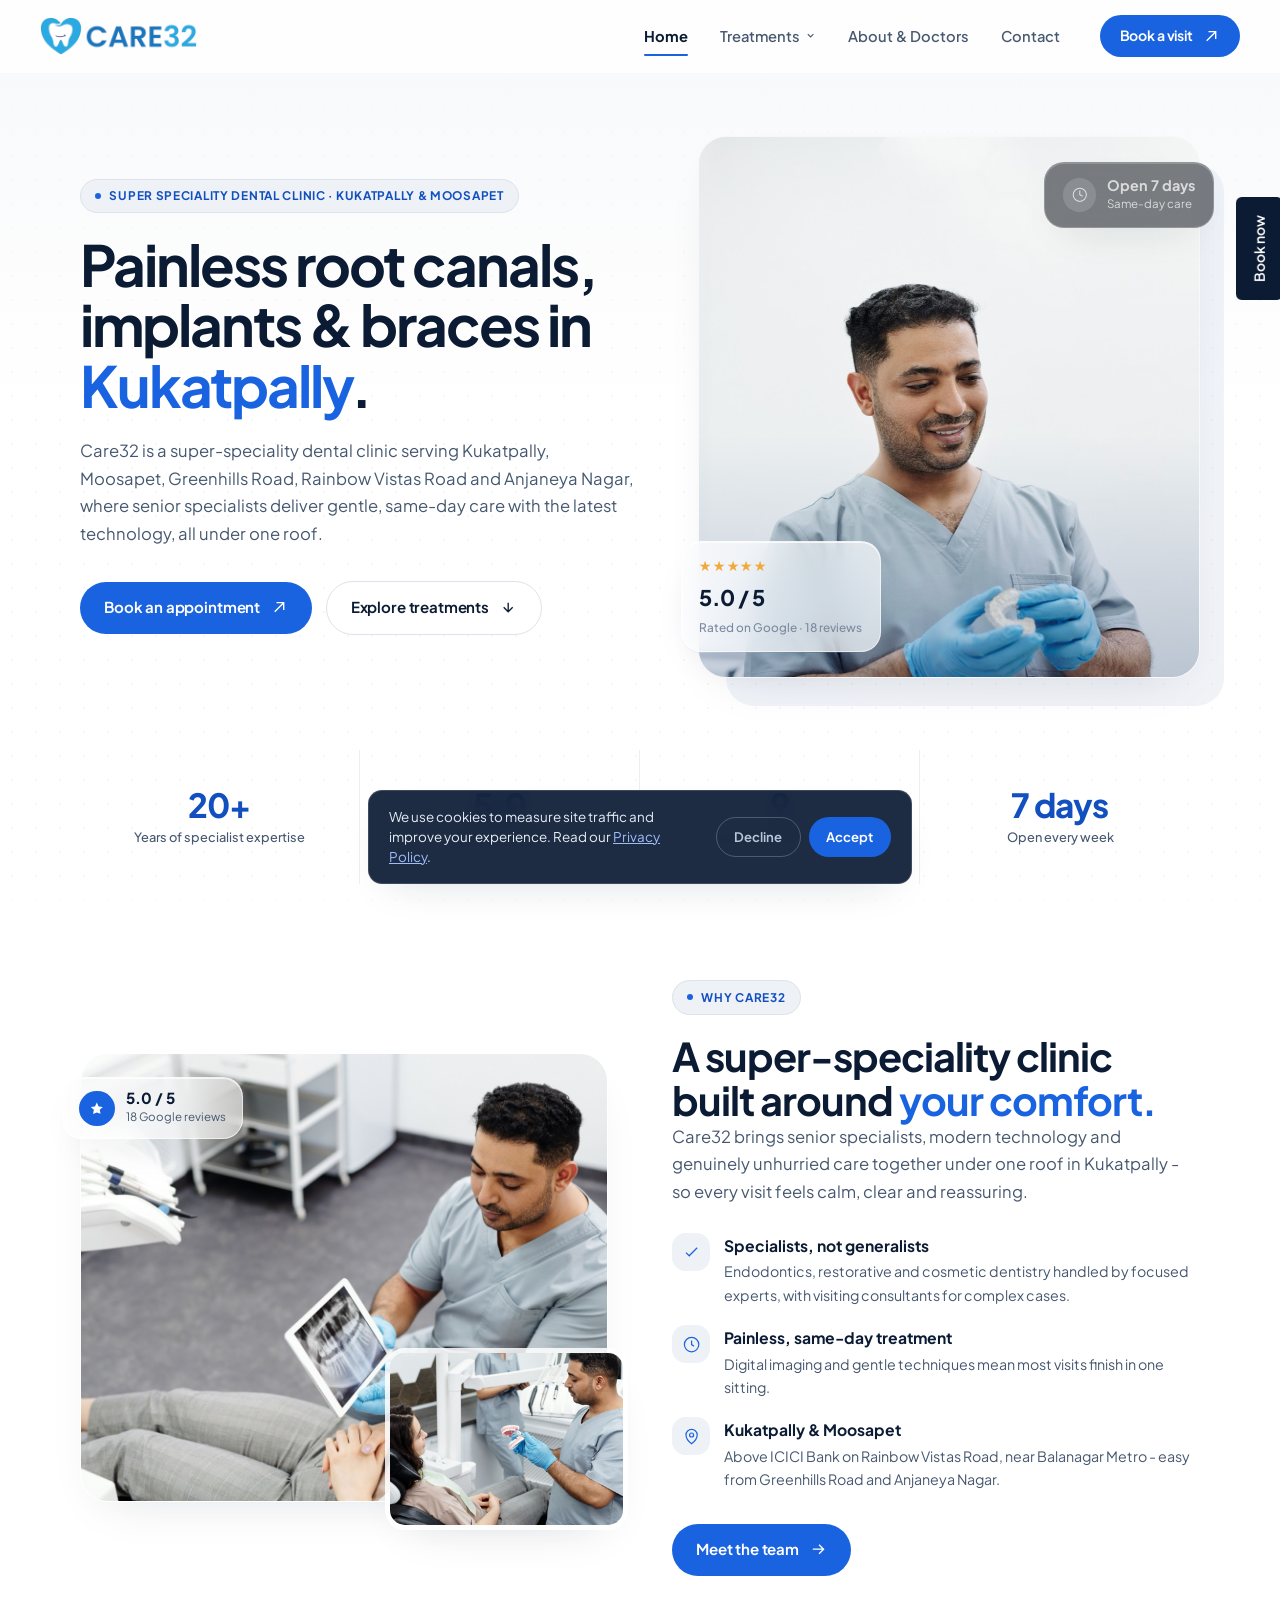
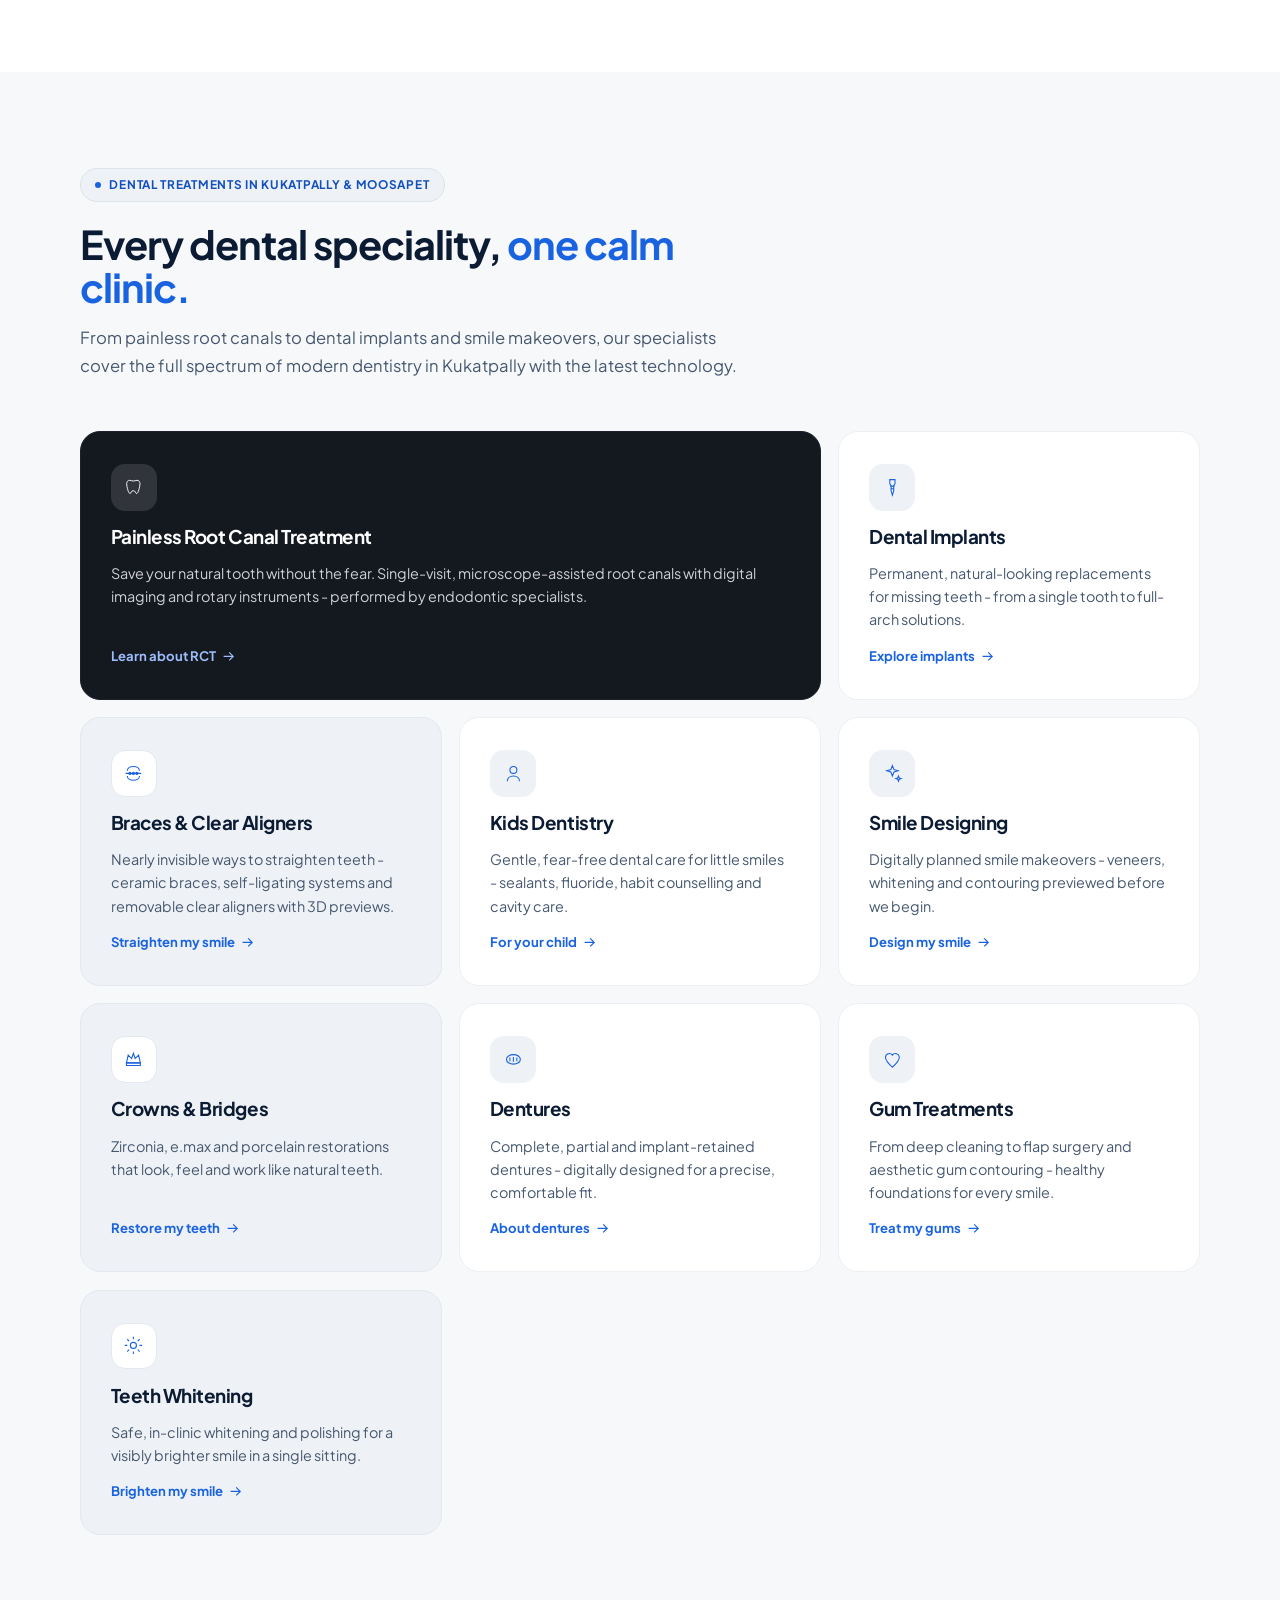
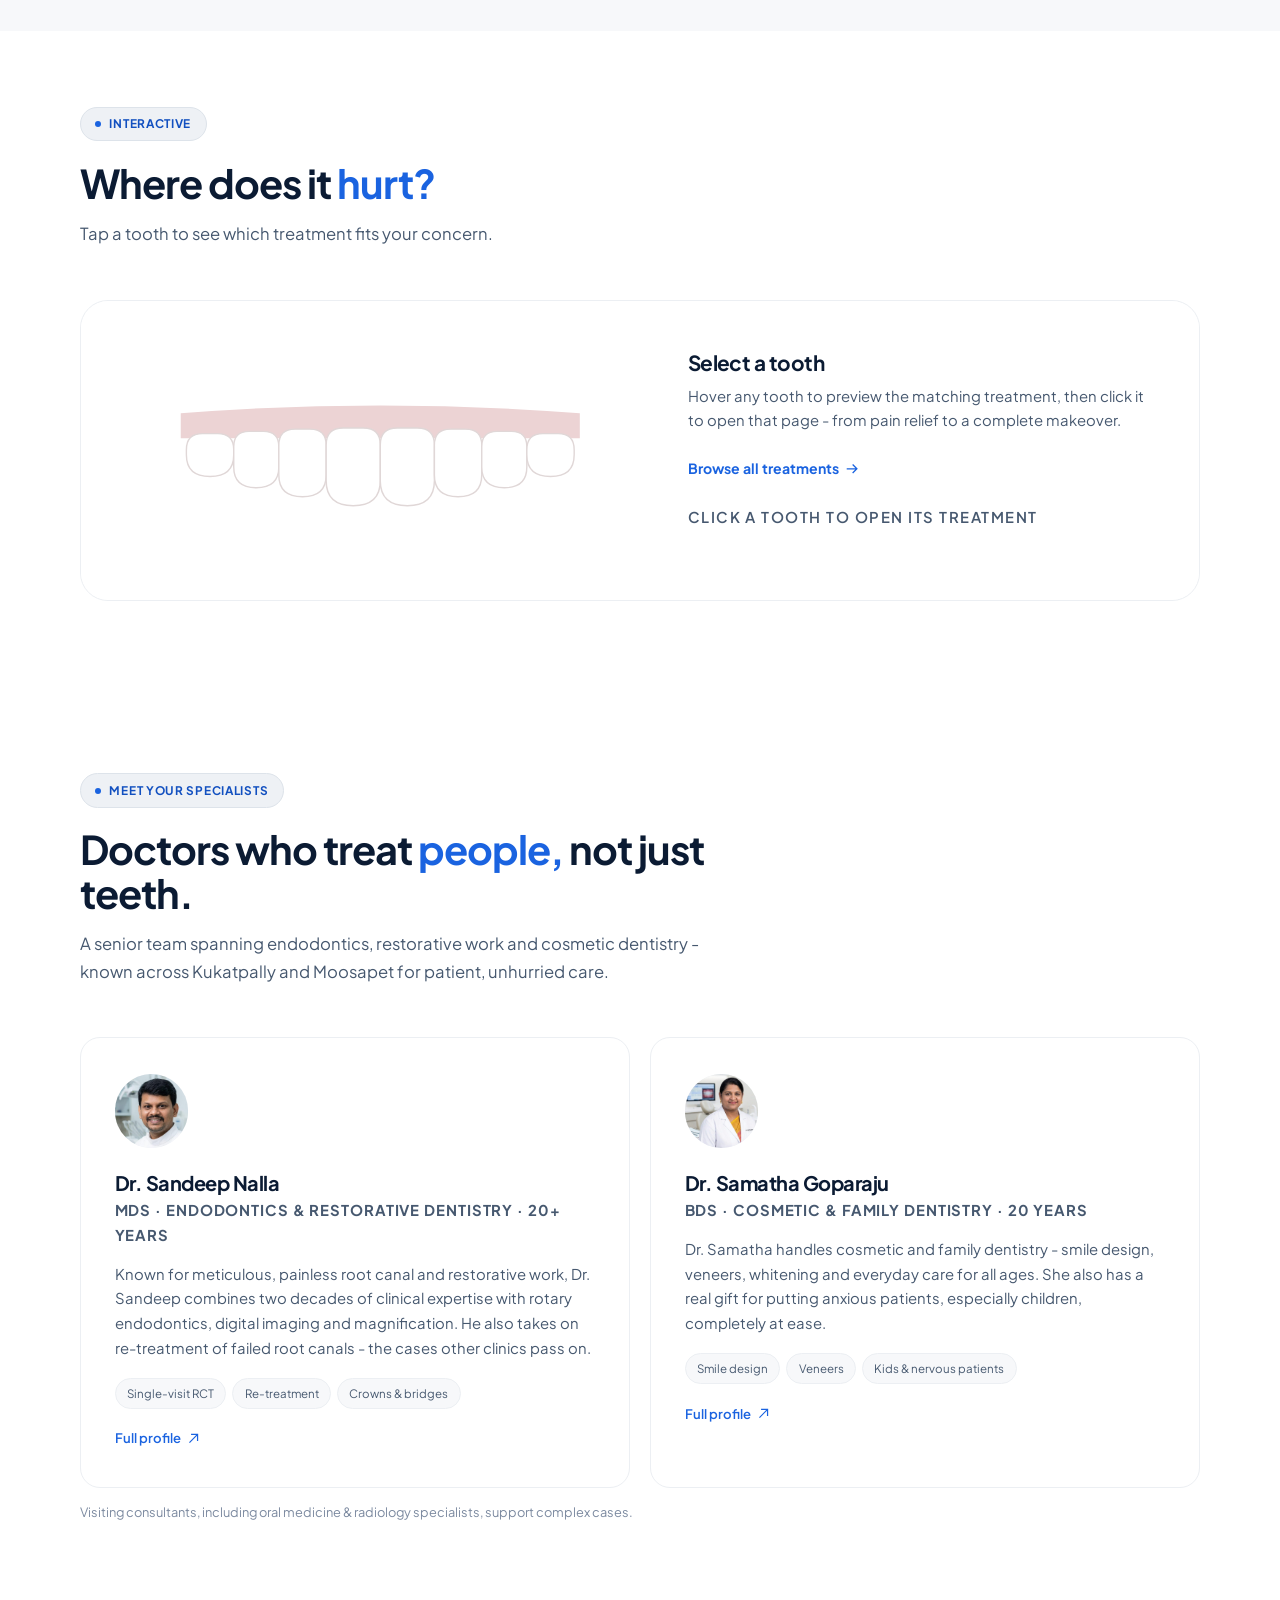
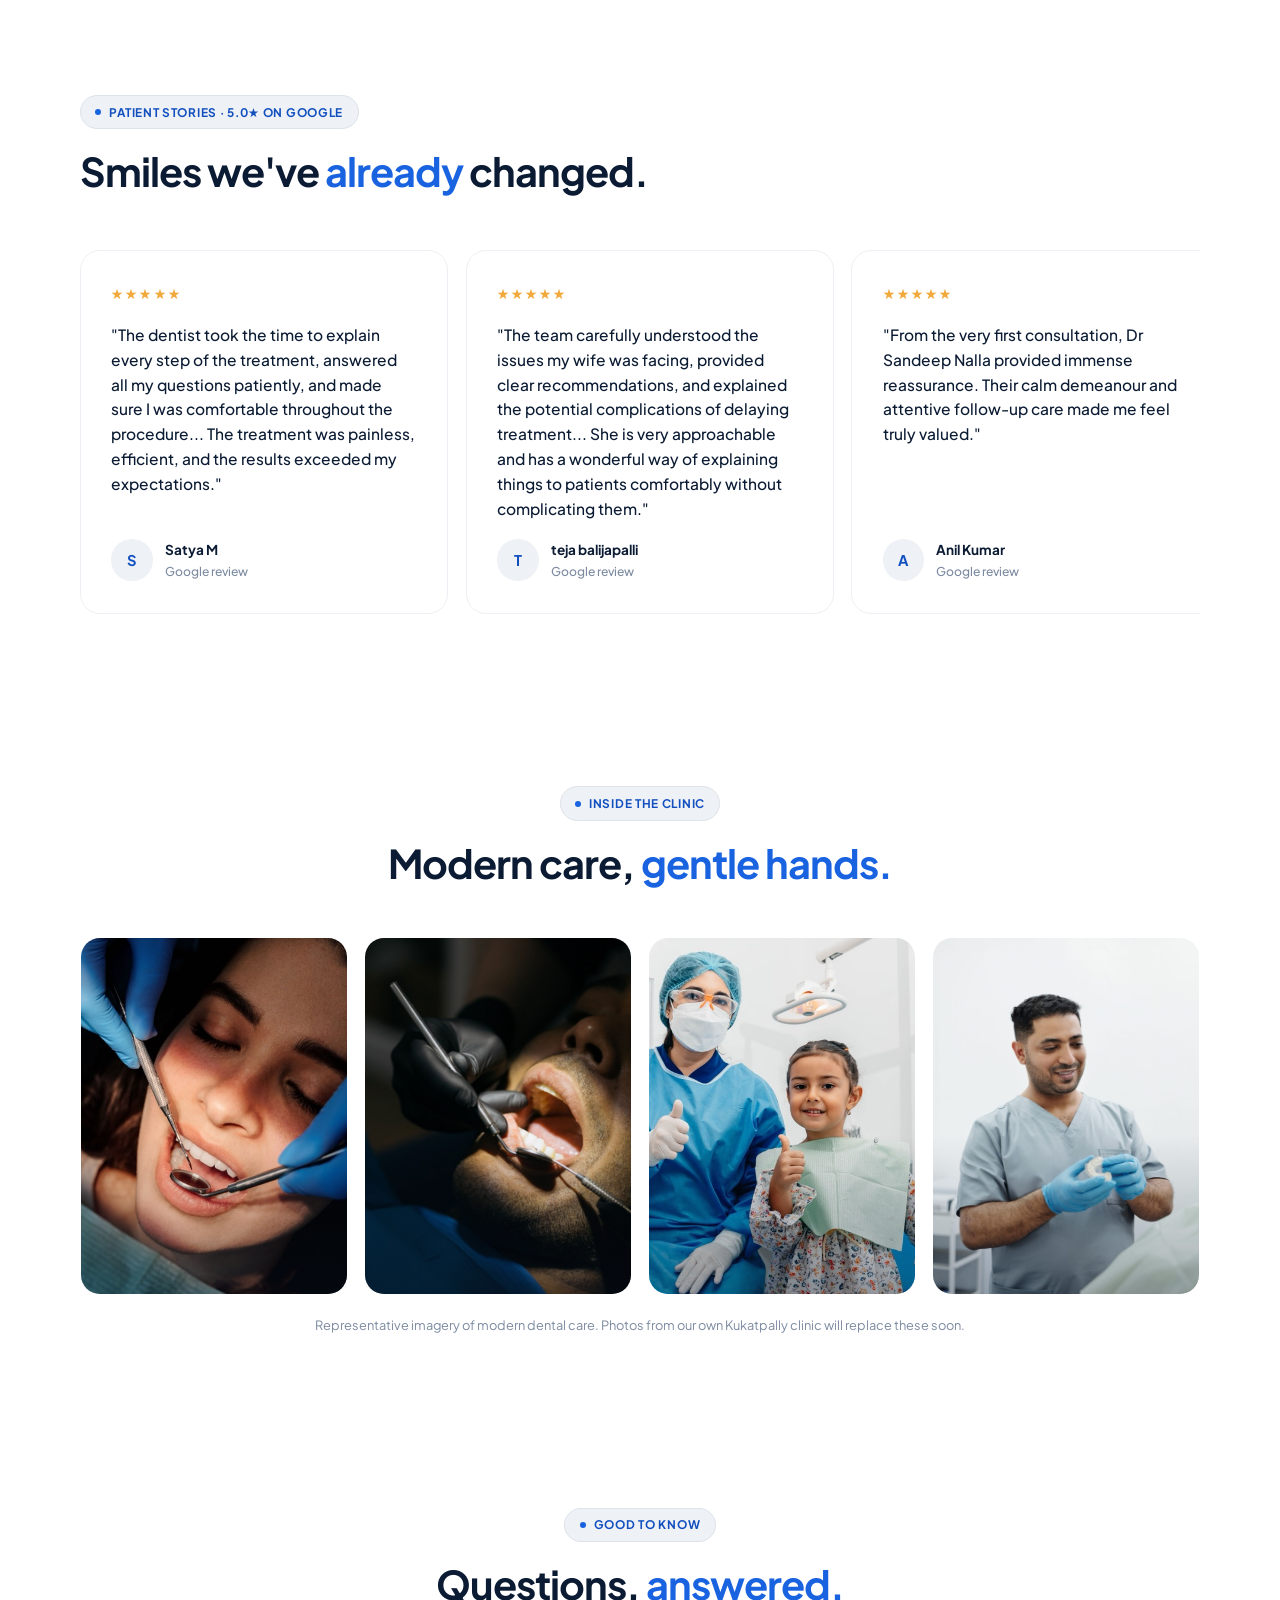
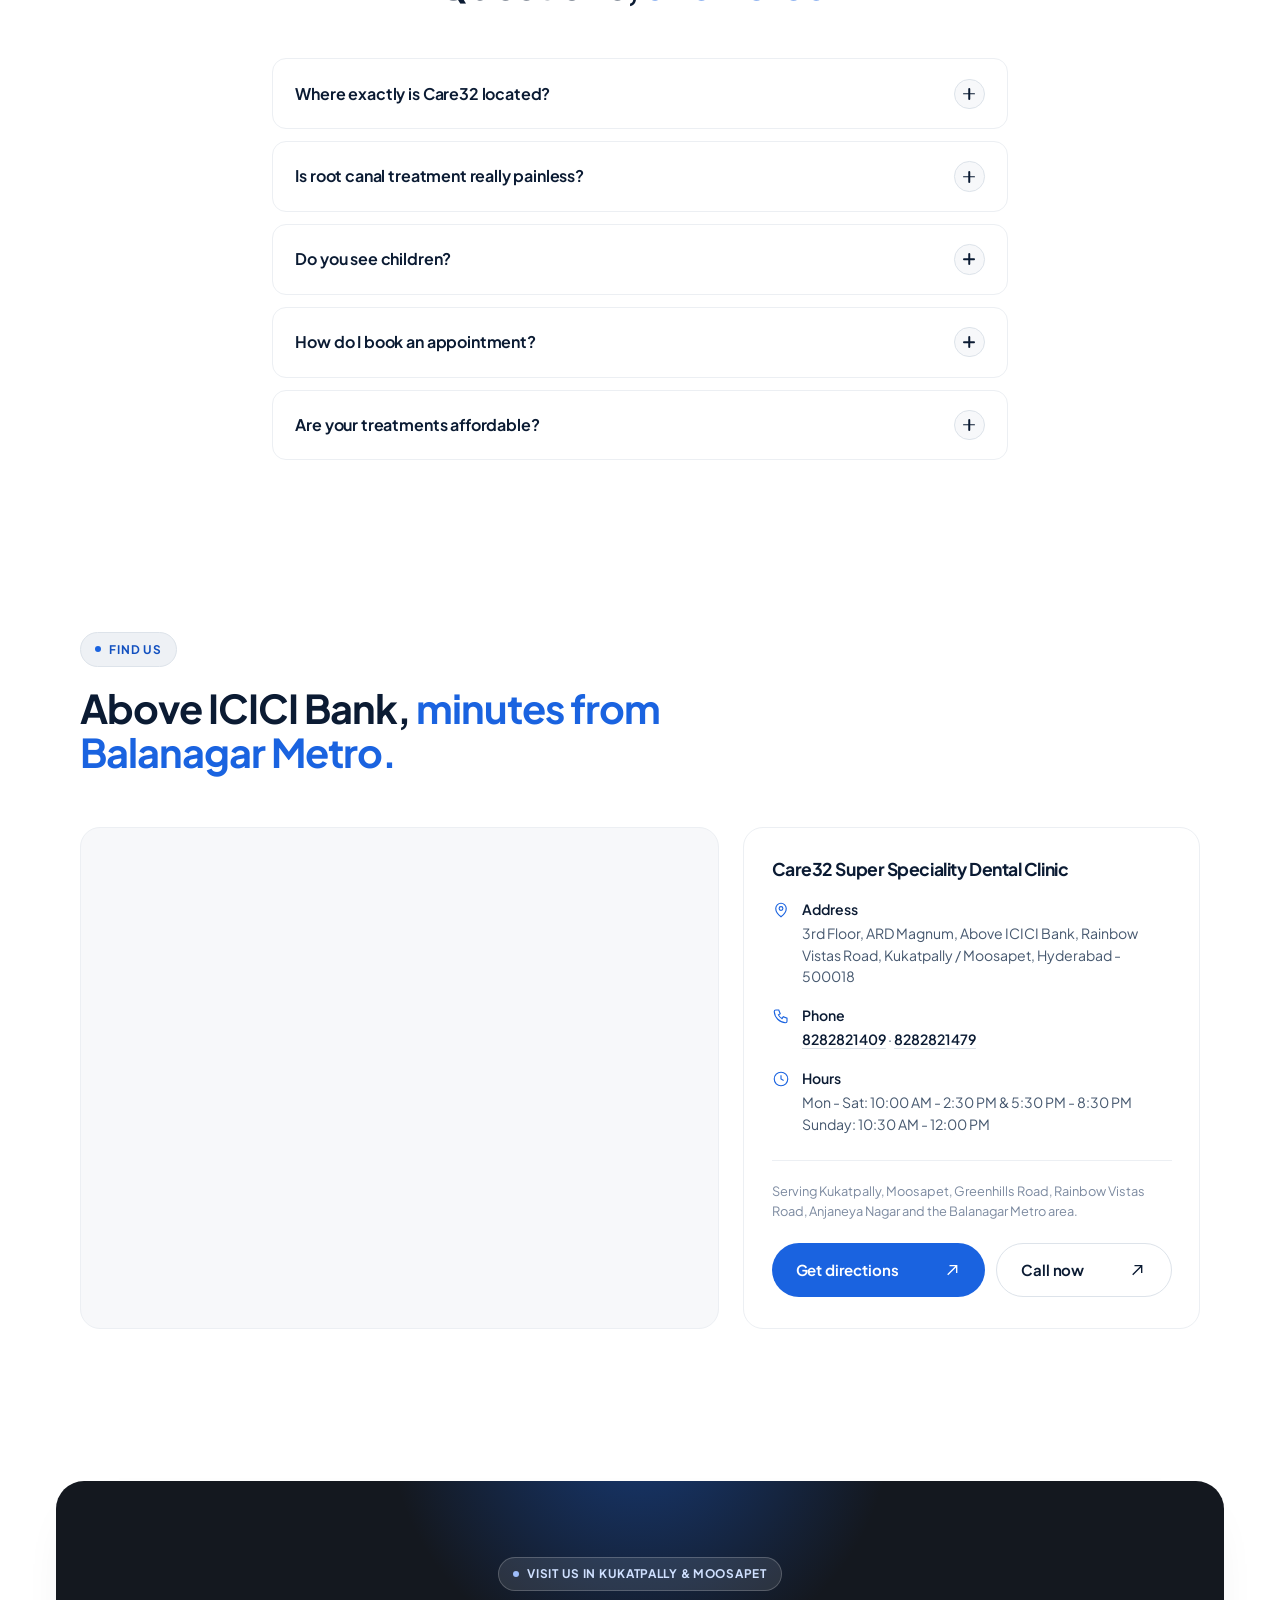
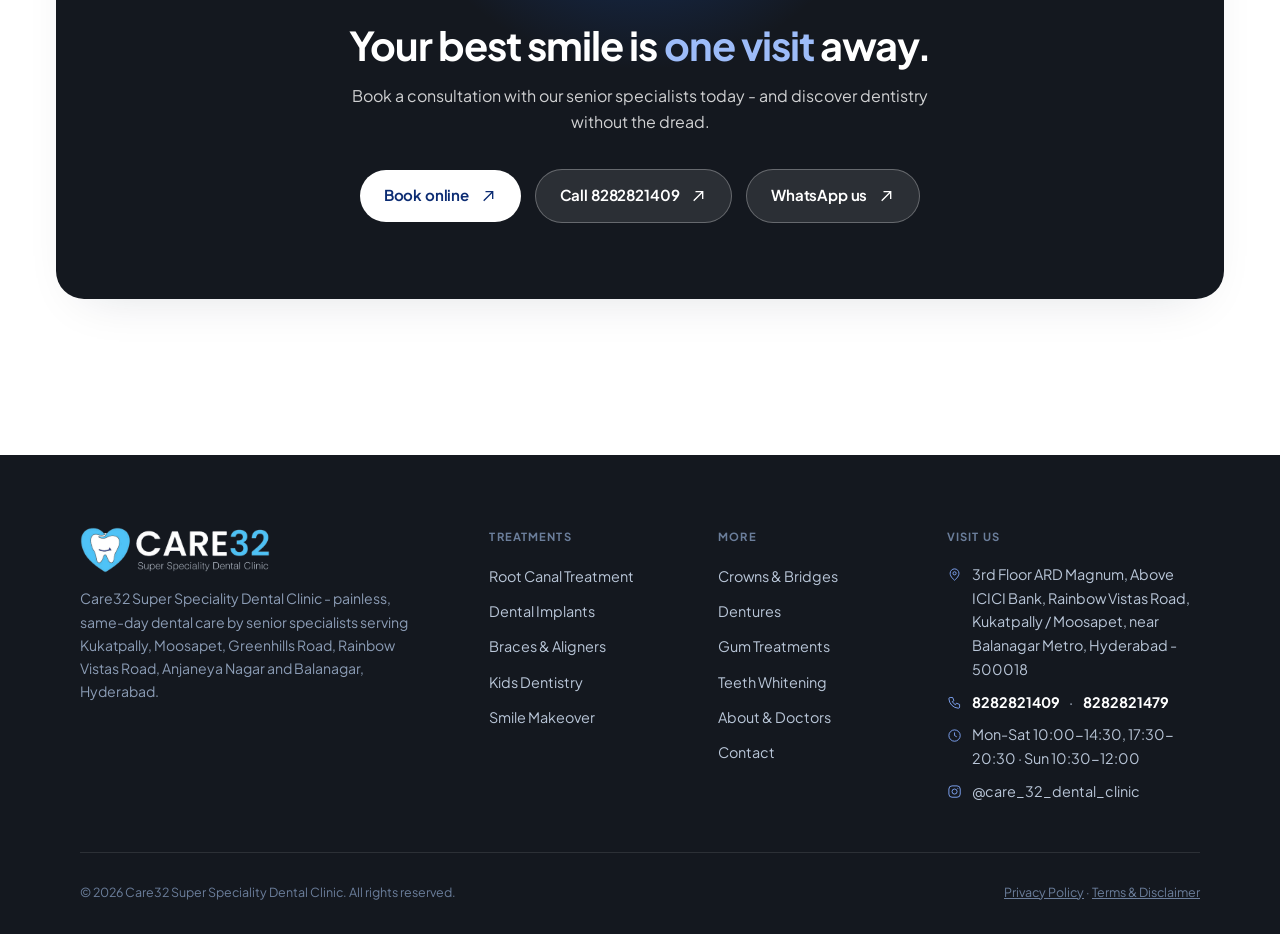
==== commit 02181b95: "Add real logo, doctor photos and genuine Google reviews Logo - Header and footer now use the real Ca" ====
--- a/website/index.html
+++ b/website/index.html
@@ -30,7 +30,7 @@
   <link rel="preconnect" href="https://fonts.googleapis.com">
   <link rel="preconnect" href="https://fonts.gstatic.com" crossorigin>
   <link href="https://fonts.googleapis.com/css2?family=Plus+Jakarta+Sans:wght@400;500;600;700;800&display=swap" rel="stylesheet">
-  <link rel="stylesheet" href="css/styles.css?v=40">
+  <link rel="stylesheet" href="css/styles.css?v=41">
   <script type="application/ld+json">
   {
     "@context": "https://schema.org",
@@ -74,7 +74,13 @@
           "@type": "AggregateRating",
           "ratingValue": "5.0",
           "reviewCount": "18"
-        }
+        },
+        "review": [
+          { "@type": "Review", "author": { "@type": "Person", "name": "Satya M" }, "reviewRating": { "@type": "Rating", "ratingValue": "5", "bestRating": "5" }, "reviewBody": "I had an excellent experience at care32 dental clinic. The entire team was professional, friendly, and welcoming. The dentist took the time to explain every step of the treatment, answered all my questions patiently, and made sure I was comfortable throughout the procedure. The clinic was exceptionally clean, modern, and well-equipped. The treatment was painless, efficient, and the results exceeded my expectations." },
+          { "@type": "Review", "author": { "@type": "Person", "name": "teja balijapalli" }, "reviewRating": { "@type": "Rating", "ratingValue": "5", "bestRating": "5" }, "reviewBody": "During our first visit to the clinic, we received exceptional attention to detail and care. The team carefully understood the issues my wife was facing, provided clear recommendations, and explained the potential complications of delaying treatment. My entire family and extended family became Dr. Samatha's patients. She is very approachable and has a wonderful way of explaining things to patients comfortably without complicating them." },
+          { "@type": "Review", "author": { "@type": "Person", "name": "Anil Kumar" }, "reviewRating": { "@type": "Rating", "ratingValue": "5", "bestRating": "5" }, "reviewBody": "From the very first consultation, Dr Sandeep Nalla provided immense reassurance. Their calm demeanour and attentive follow-up care made me feel truly valued." },
+          { "@type": "Review", "author": { "@type": "Person", "name": "Ajay Goyal" }, "reviewRating": { "@type": "Rating", "ratingValue": "5", "bestRating": "5" }, "reviewBody": "I had an excellent experience with Care 32 clinic. The clinic is very clean, well-organized, and equipped with modern technology. The staff is also very friendly and supportive. I truly appreciate the care and attention I received and would highly recommend to anyone looking for a skilled and caring dentist." }
+        ]
       },
       {
         "@type": "WebSite",
@@ -124,7 +130,7 @@
   <!-- NAV -->
   <header class="nav-wrap">
     <nav class="nav" aria-label="Primary">
-      <a class="nav-logo" href="index.html">care<span>32</span></a>
+      <a class="nav-logo" href="index.html" aria-label="Care32 Super Speciality Dental Clinic home"><img src="assets/img/logo-care32.png?v=1" alt="Care32 Super Speciality Dental Clinic" width="660" height="160" fetchpriority="high"></a>
       <div class="nav-links">
         <a href="index.html" aria-current="page">Home</a>
         <div class="nav-dd">
@@ -402,8 +408,8 @@
         <div class="doctor-grid" data-reveal-group>
           <div class="doctor-card" data-reveal>
             <div class="doctor-core" data-spot>
-              <div class="doctor-avatar">Dr</div>
-              <h3>Dr. Sandeep</h3>
+              <div class="doctor-avatar has-photo"><img src="assets/img/dr-sandeep.jpg?v=1" width="800" height="1000" alt="Dr. Sandeep Nalla, MDS, endodontist at Care32" loading="lazy"></div>
+              <h3>Dr. Sandeep Nalla</h3>
               <p class="doctor-role">MDS · Endodontics &amp; Restorative Dentistry · 20+ years</p>
               <p>Known for meticulous, painless root canal and restorative work, Dr. Sandeep combines two decades of clinical expertise with rotary endodontics, digital imaging and magnification. He also takes on re-treatment of failed root canals - the cases other clinics pass on.</p>
               <p class="doc-tags"><span>Single-visit RCT</span><span>Re-treatment</span><span>Crowns &amp; bridges</span></p>
@@ -412,8 +418,8 @@
           </div>
           <div class="doctor-card" data-reveal>
             <div class="doctor-core" data-spot>
-              <div class="doctor-avatar">Dr</div>
-              <h3>Dr. Samatha</h3>
+              <div class="doctor-avatar has-photo"><img src="assets/img/dr-samatha.jpg?v=1" width="800" height="1000" alt="Dr. Samatha Goparaju, BDS, cosmetic and family dentist at Care32" loading="lazy"></div>
+              <h3>Dr. Samatha Goparaju</h3>
               <p class="doctor-role">BDS · Cosmetic &amp; Family Dentistry · 20 years</p>
               <p>Dr. Samatha handles cosmetic and family dentistry - smile design, veneers, whitening and everyday care for all ages. She also has a real gift for putting anxious patients, especially children, completely at ease.</p>
               <p class="doc-tags"><span>Smile design</span><span>Veneers</span><span>Kids &amp; nervous patients</span></p>
@@ -436,29 +442,29 @@
           <article class="quote-card">
             <div class="quote-core">
               <div class="quote-stars" aria-label="5 star rating">★★★★★</div>
-              <blockquote>"After putting off my root canal for months due to fear, I finally visited Care32. The procedure was quick, painless, and eliminated the constant toothache I'd been suffering with."</blockquote>
-              <div class="quote-foot"><span class="quote-avatar" aria-hidden="true">M</span><cite>Micheal <span>Root canal patient</span></cite></div>
+              <blockquote>"The dentist took the time to explain every step of the treatment, answered all my questions patiently, and made sure I was comfortable throughout the procedure... The treatment was painless, efficient, and the results exceeded my expectations."</blockquote>
+              <div class="quote-foot"><span class="quote-avatar" aria-hidden="true">S</span><cite>Satya M <span>Google review</span></cite></div>
             </div>
           </article>
           <article class="quote-card">
             <div class="quote-core">
               <div class="quote-stars" aria-label="5 star rating">★★★★★</div>
-              <blockquote>"I was terrified when told I needed a root canal, but the team at Care32 made it completely painless. The endodontist explained everything clearly. My tooth feels perfect now!"</blockquote>
-              <div class="quote-foot"><span class="quote-avatar" aria-hidden="true">S</span><cite>Saritha <span>Root canal patient</span></cite></div>
+              <blockquote>"The team carefully understood the issues my wife was facing, provided clear recommendations, and explained the potential complications of delaying treatment... She is very approachable and has a wonderful way of explaining things to patients comfortably without complicating them."</blockquote>
+              <div class="quote-foot"><span class="quote-avatar" aria-hidden="true">T</span><cite>teja balijapalli <span>Google review</span></cite></div>
             </div>
           </article>
           <article class="quote-card">
             <div class="quote-core">
               <div class="quote-stars" aria-label="5 star rating">★★★★★</div>
-              <blockquote>"They showed me 3D images of my tooth, explained exactly what needed to be done, and completed my root canal in a single visit. Six months later, it's functioning perfectly."</blockquote>
-              <div class="quote-foot"><span class="quote-avatar" aria-hidden="true">R</span><cite>Raghava Rao <span>Single-visit RCT</span></cite></div>
+              <blockquote>"From the very first consultation, Dr Sandeep Nalla provided immense reassurance. Their calm demeanour and attentive follow-up care made me feel truly valued."</blockquote>
+              <div class="quote-foot"><span class="quote-avatar" aria-hidden="true">A</span><cite>Anil Kumar <span>Google review</span></cite></div>
             </div>
           </article>
           <article class="quote-card">
             <div class="quote-core">
               <div class="quote-stars" aria-label="5 star rating">★★★★★</div>
-              <blockquote>"Took my mom as she lost a lot of her teeth. Dr. Samatha and Dr. Sandeep did a meticulous job, patiently. My mom now has new teeth that look 100% natural."</blockquote>
-              <div class="quote-foot"><span class="quote-avatar" aria-hidden="true">V</span><cite>Vin <span>Denture patient's family</span></cite></div>
+              <blockquote>"The clinic is very clean, well-organized, and equipped with modern technology... The staff is also very friendly and supportive. I truly appreciate the care and attention I received and would highly recommend to anyone looking for a skilled and caring dentist."</blockquote>
+              <div class="quote-foot"><span class="quote-avatar" aria-hidden="true">A</span><cite>Ajay Goyal <span>Google review</span></cite></div>
             </div>
           </article>
         </div>
@@ -570,7 +576,7 @@
     <div class="container">
       <div class="footer-grid">
         <div class="footer-brand">
-          <a class="nav-logo" href="index.html">care<span>32</span></a>
+          <a class="nav-logo" href="index.html" aria-label="Care32 Super Speciality Dental Clinic home"><img src="assets/img/logo-care32-light.png?v=1" alt="Care32 Super Speciality Dental Clinic" width="520" height="126" loading="lazy"></a>
           <p>Care32 Super Speciality Dental Clinic - painless, same-day dental care by senior specialists serving Kukatpally, Moosapet, Greenhills Road, Rainbow Vistas Road, Anjaneya Nagar and Balanagar, Hyderabad.</p>
         </div>
         <div>
@@ -615,7 +621,7 @@
     <svg viewBox="0 0 24 24" fill="currentColor"><path d="M12 2a10 10 0 0 0-8.6 15.1L2 22l5-1.3A10 10 0 1 0 12 2zm5.2 14.2c-.2.6-1.3 1.2-1.8 1.2-.5.1-1 .2-3.3-.7-2.8-1.1-4.6-4-4.7-4.2-.1-.2-1.1-1.5-1.1-2.9s.7-2 1-2.3c.2-.3.5-.3.7-.3h.5c.2 0 .4 0 .6.5l.9 2.1c.1.2.1.4 0 .6l-.4.6-.5.5c-.2.2-.3.4-.1.7.2.3.8 1.4 1.8 2.2 1.3 1.1 2.3 1.5 2.6 1.6.3.1.5.1.7-.1l1-1.2c.2-.3.4-.2.7-.1l2 1c.3.1.5.2.6.4 0 .1 0 .8-.2 1.4z"/></svg>
   </a>
 
-  <script src="js/main.js?v=40" defer></script>
+  <script src="js/main.js?v=41" defer></script>
   <!-- Setmore Anywhere "Book Now" widget -->
   <script id="anywhere_book_now_script" src="https://assets.setmore.com/integration/book-now/live/v1/anywhere-book-now.js"></script>
   <button id="Anywhere_button_iframe" class="anywhere-book-now-button" style="background-color: #0B1B33; color: #fff; border: none; padding: 12px 18px; font-size: 14px; font-weight: 600; border-radius: 6px; cursor: pointer; position: fixed; right: 0; top: 25%; z-index: 80; transform: translate(30%, 0) rotate(-90deg);" data-booking-url="https://care32.setmore.com" data-new-tab="false">Book now</button>
--- a/website/css/styles.css
+++ b/website/css/styles.css
@@ -709,7 +709,7 @@
 @media (max-width: 900px) { .map-split { grid-template-columns: 1fr; } .map-frame, .map-frame iframe { min-height: 320px; } }
 
 /* ---- v4.1 Expanded doctor profiles ---- */
-.doctor-photo { width: 100%; aspect-ratio: 4 / 3; border-radius: var(--r-md); overflow: hidden; margin-bottom: 1.35rem; background: var(--bg-tint); }
+.doctor-photo { width: 100%; aspect-ratio: 1 / 1; border-radius: var(--r-md); overflow: hidden; margin-bottom: 1.35rem; background: var(--bg-tint); }
 .doctor-photo img { width: 100%; height: 100%; object-fit: cover; object-position: center top; }
 .doc-block { margin-top: 1.5rem; padding-top: 1.35rem; border-top: 1px solid var(--line); }
 .doc-block h4 { font-size: 0.72rem; letter-spacing: 0.09em; text-transform: uppercase; color: var(--slate-soft); font-weight: 600; margin-bottom: 0.85rem; }
@@ -726,3 +726,10 @@
 .doc-link svg { width: 13px; height: 13px; }
 .doc-link:hover { color: var(--blue-deep); }
 @media (max-width: 560px) { .doc-stats > div { flex: 1 1 100%; } }
+
+/* ---- v4.2 Brand logo (replaces the text wordmark) ---- */
+.nav-logo img { display: block; height: 38px; width: auto; }
+.footer .nav-logo img { height: auto; width: 190px; }
+@media (max-width: 560px) { .nav-logo img { height: 30px; } .footer .nav-logo img { width: 165px; } }
+.doctor-avatar.has-photo { background: var(--bg-tint); padding: 0; overflow: hidden; width: 4.6rem; height: 4.6rem; }
+.doctor-avatar.has-photo img { width: 100%; height: 100%; object-fit: cover; object-position: center 22%; }
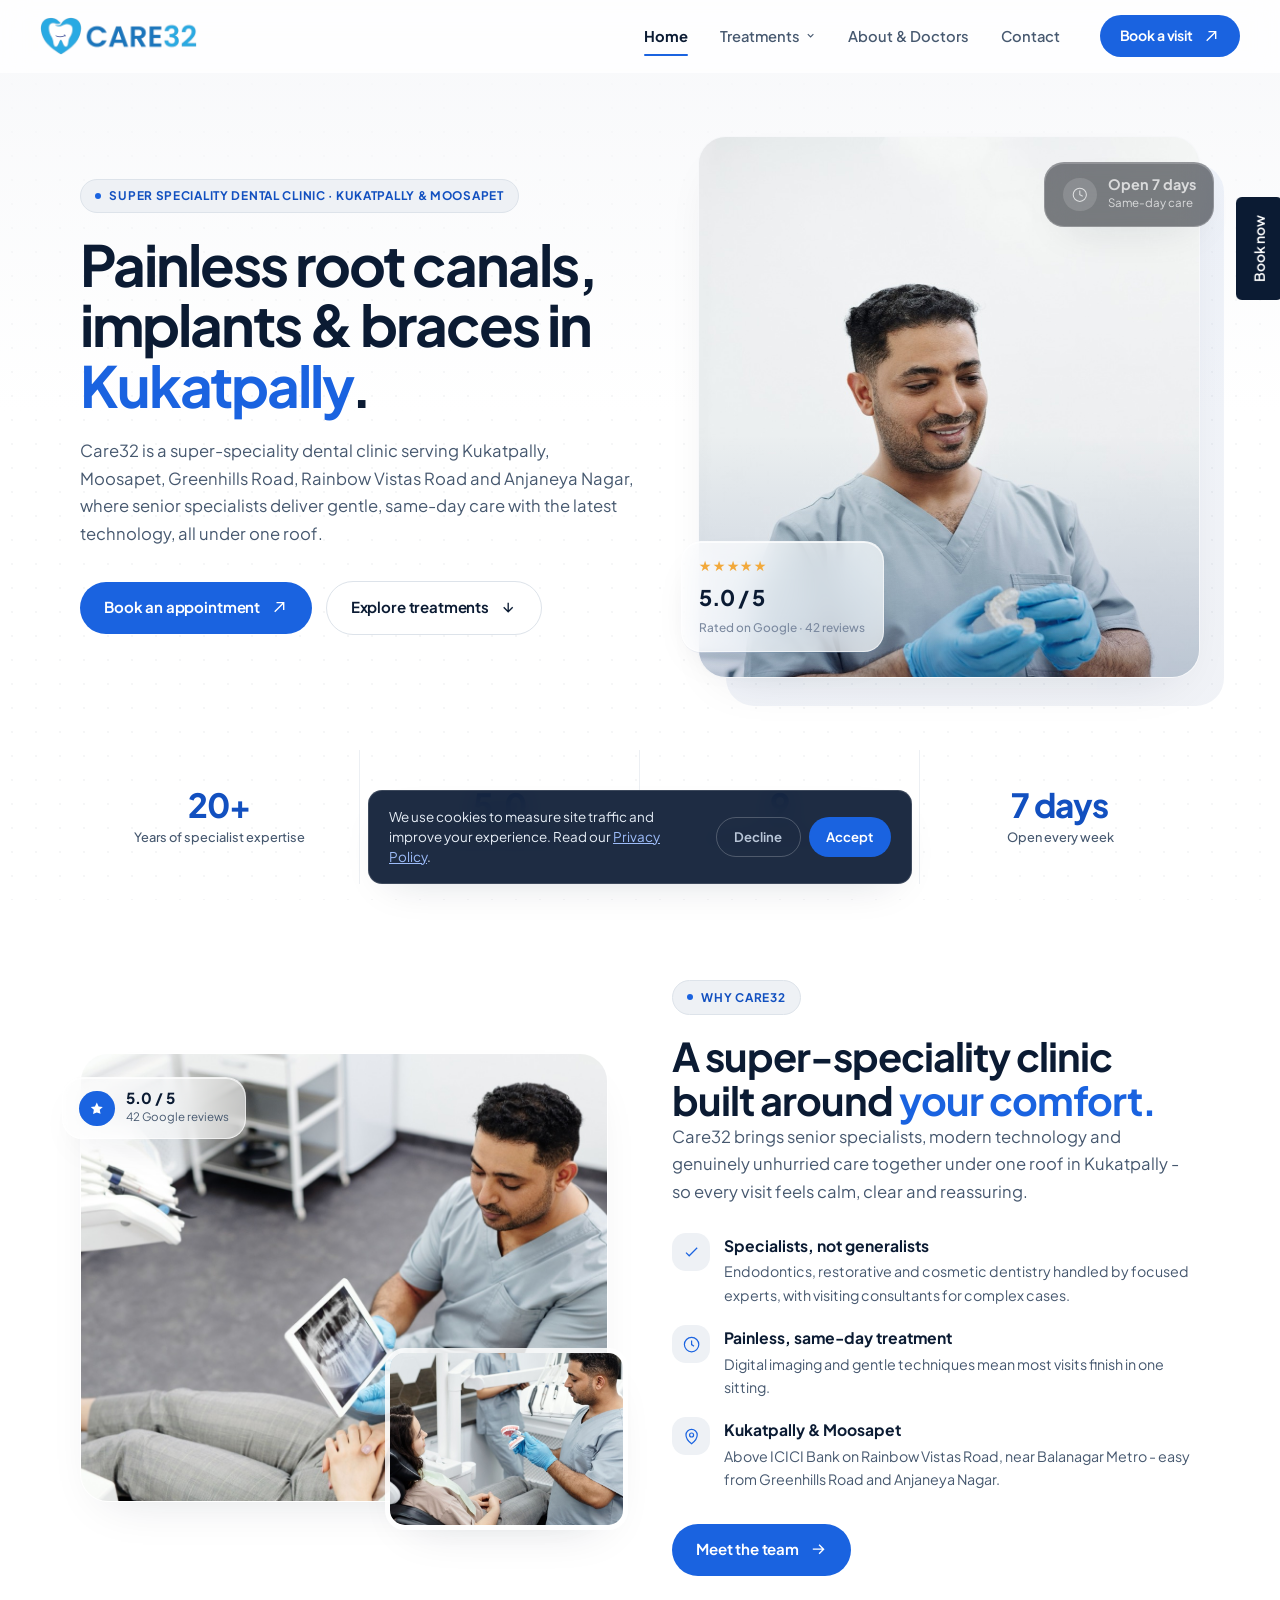
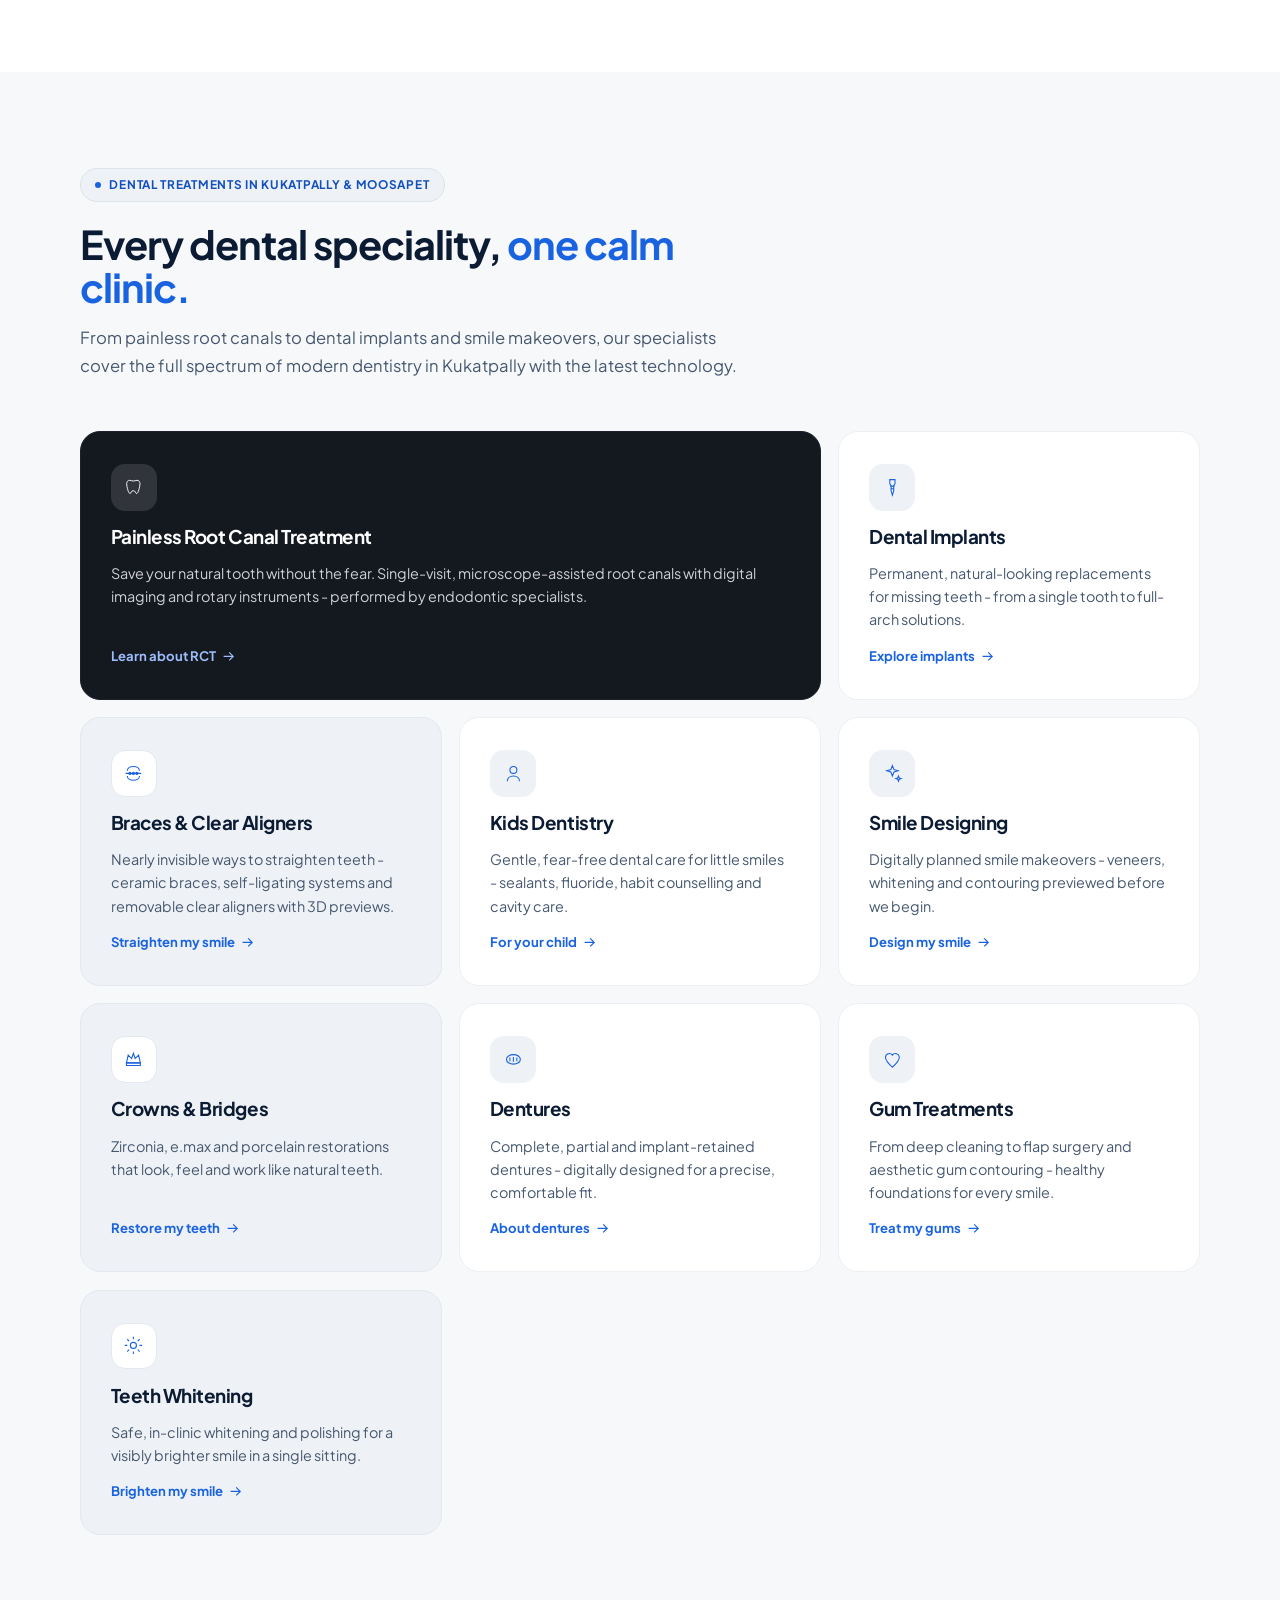
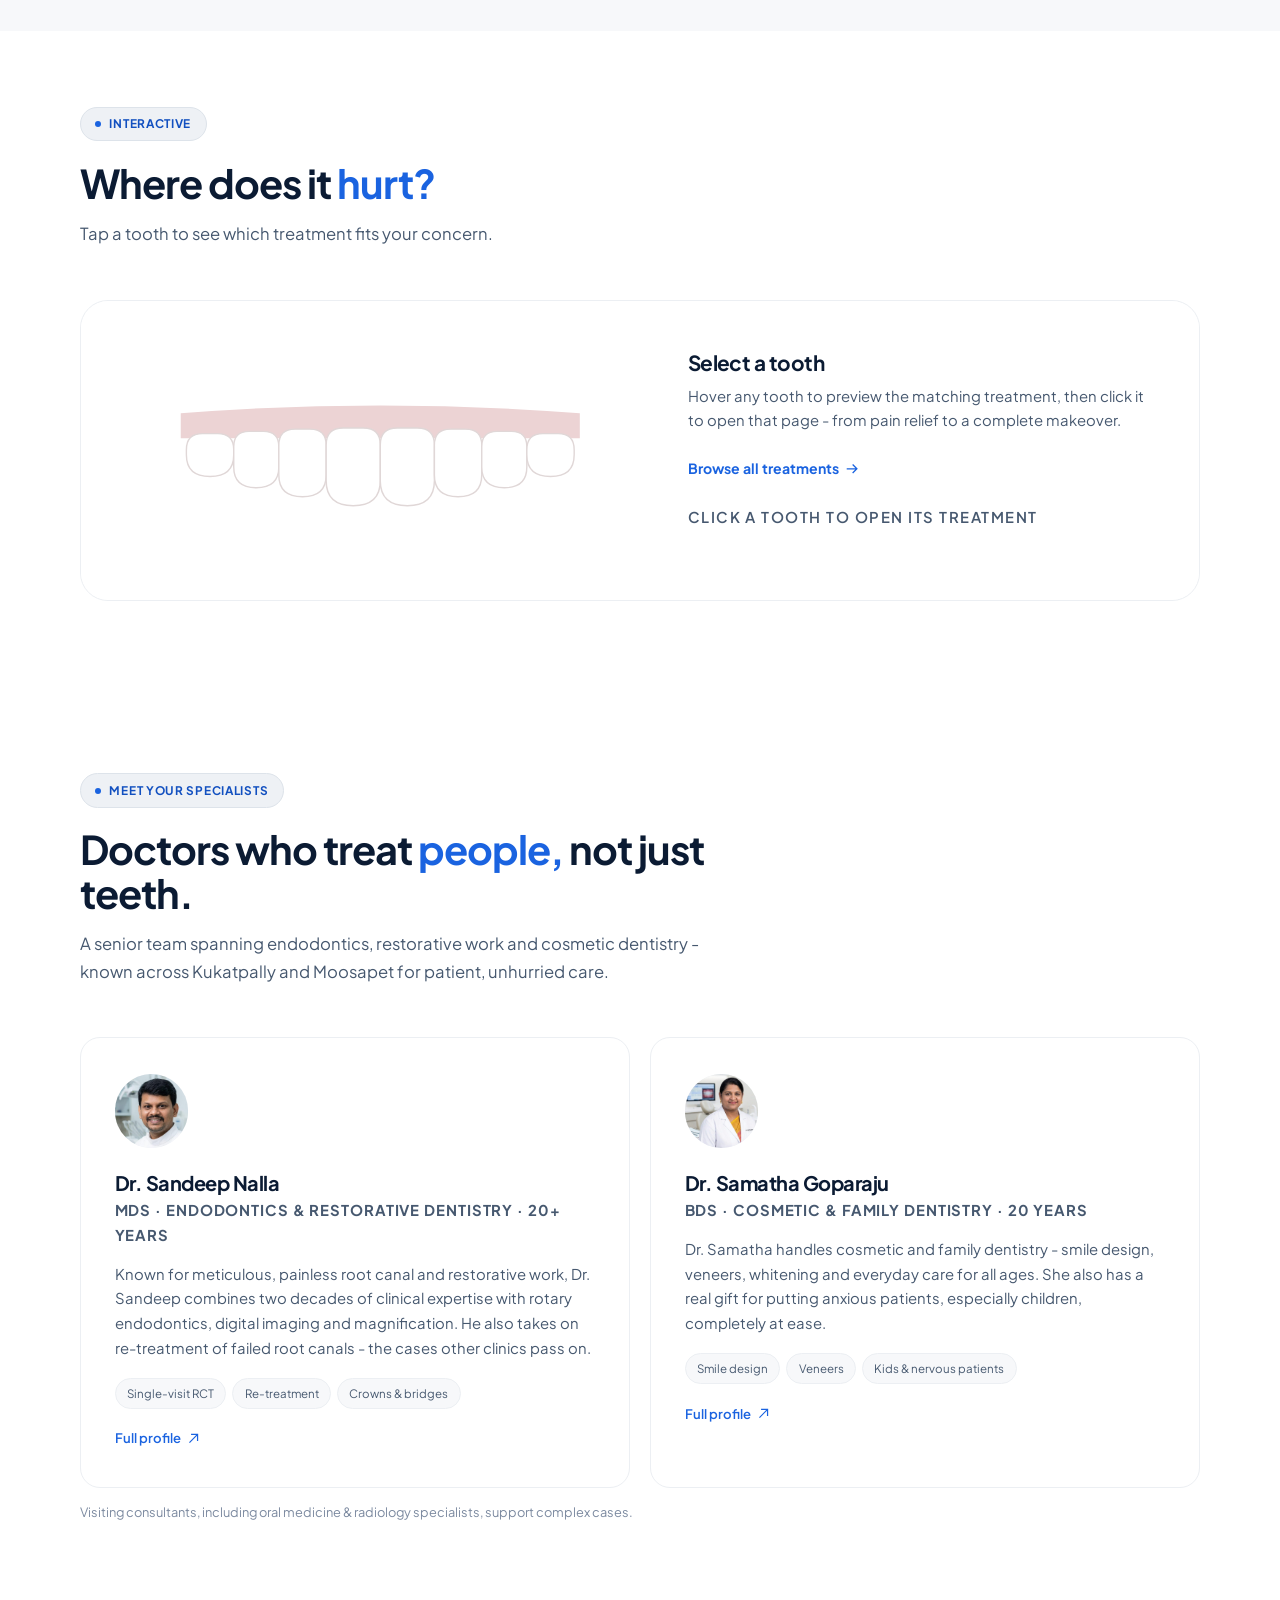
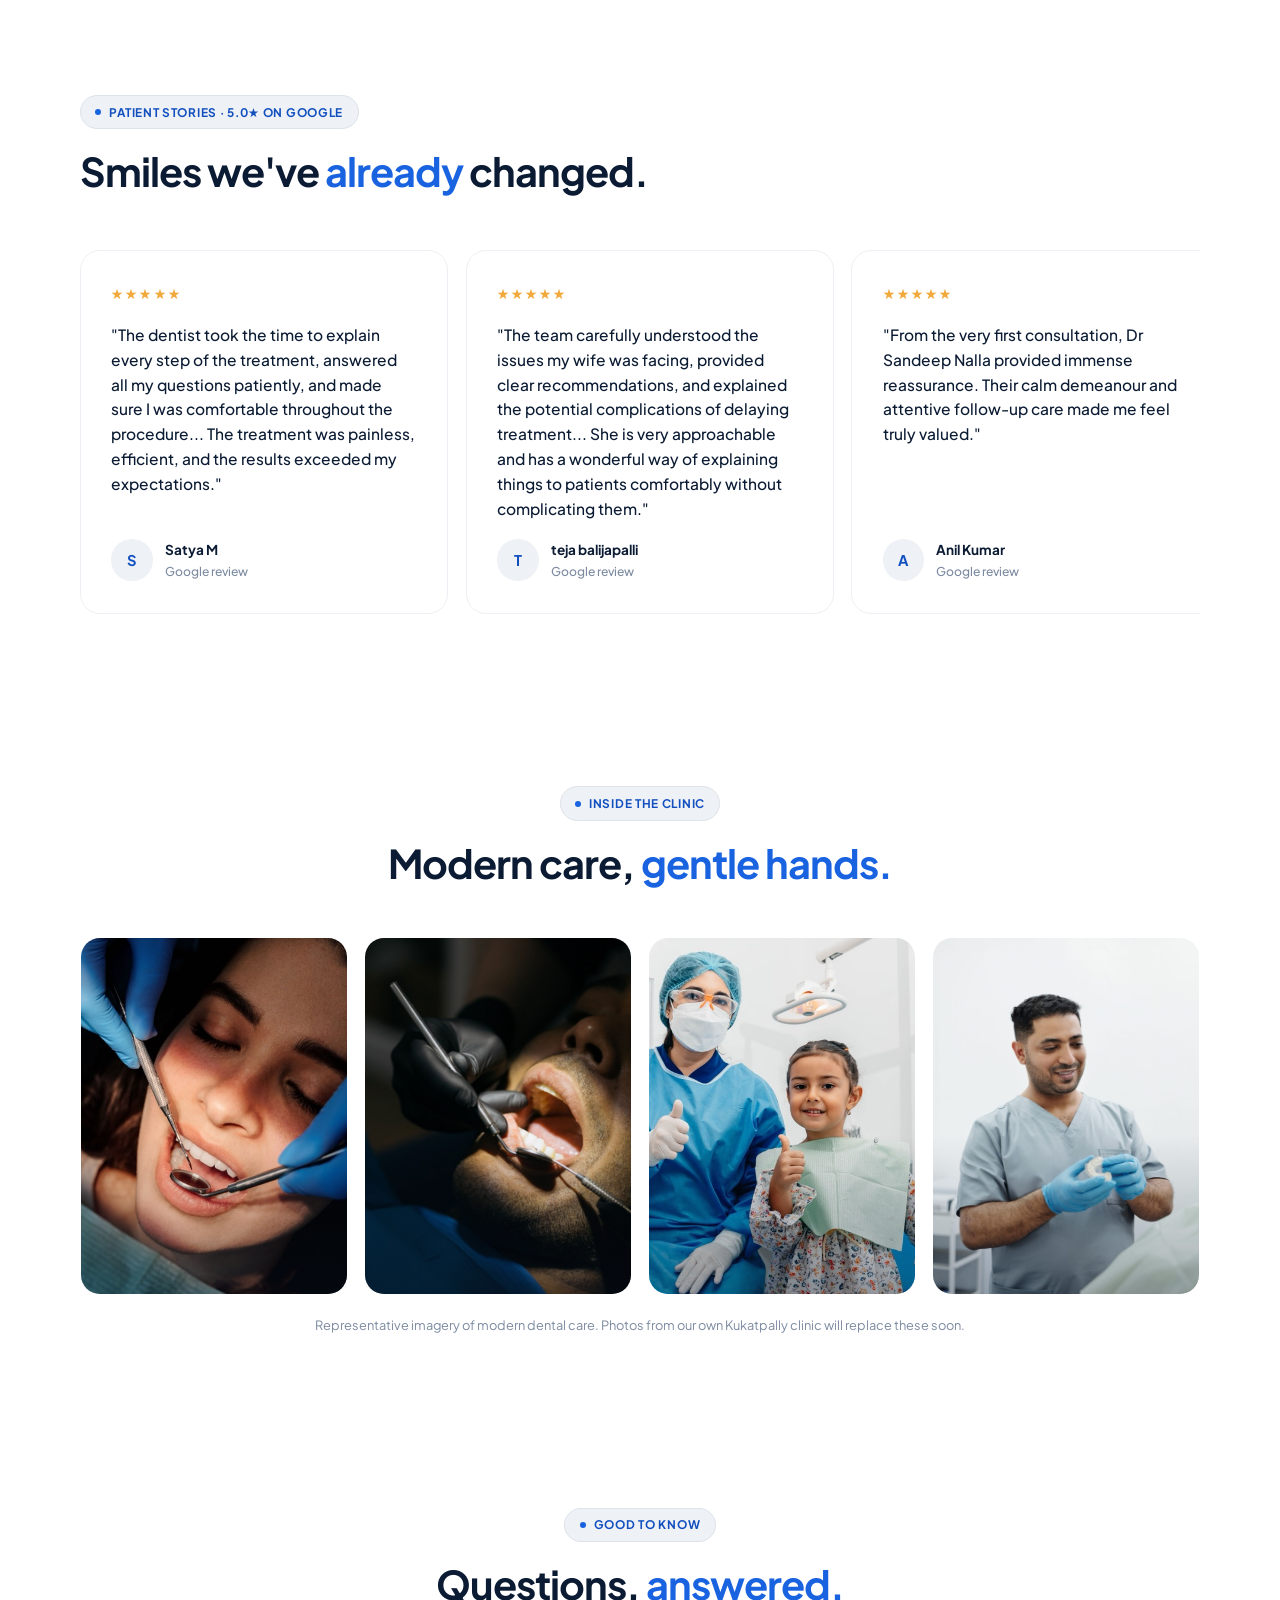
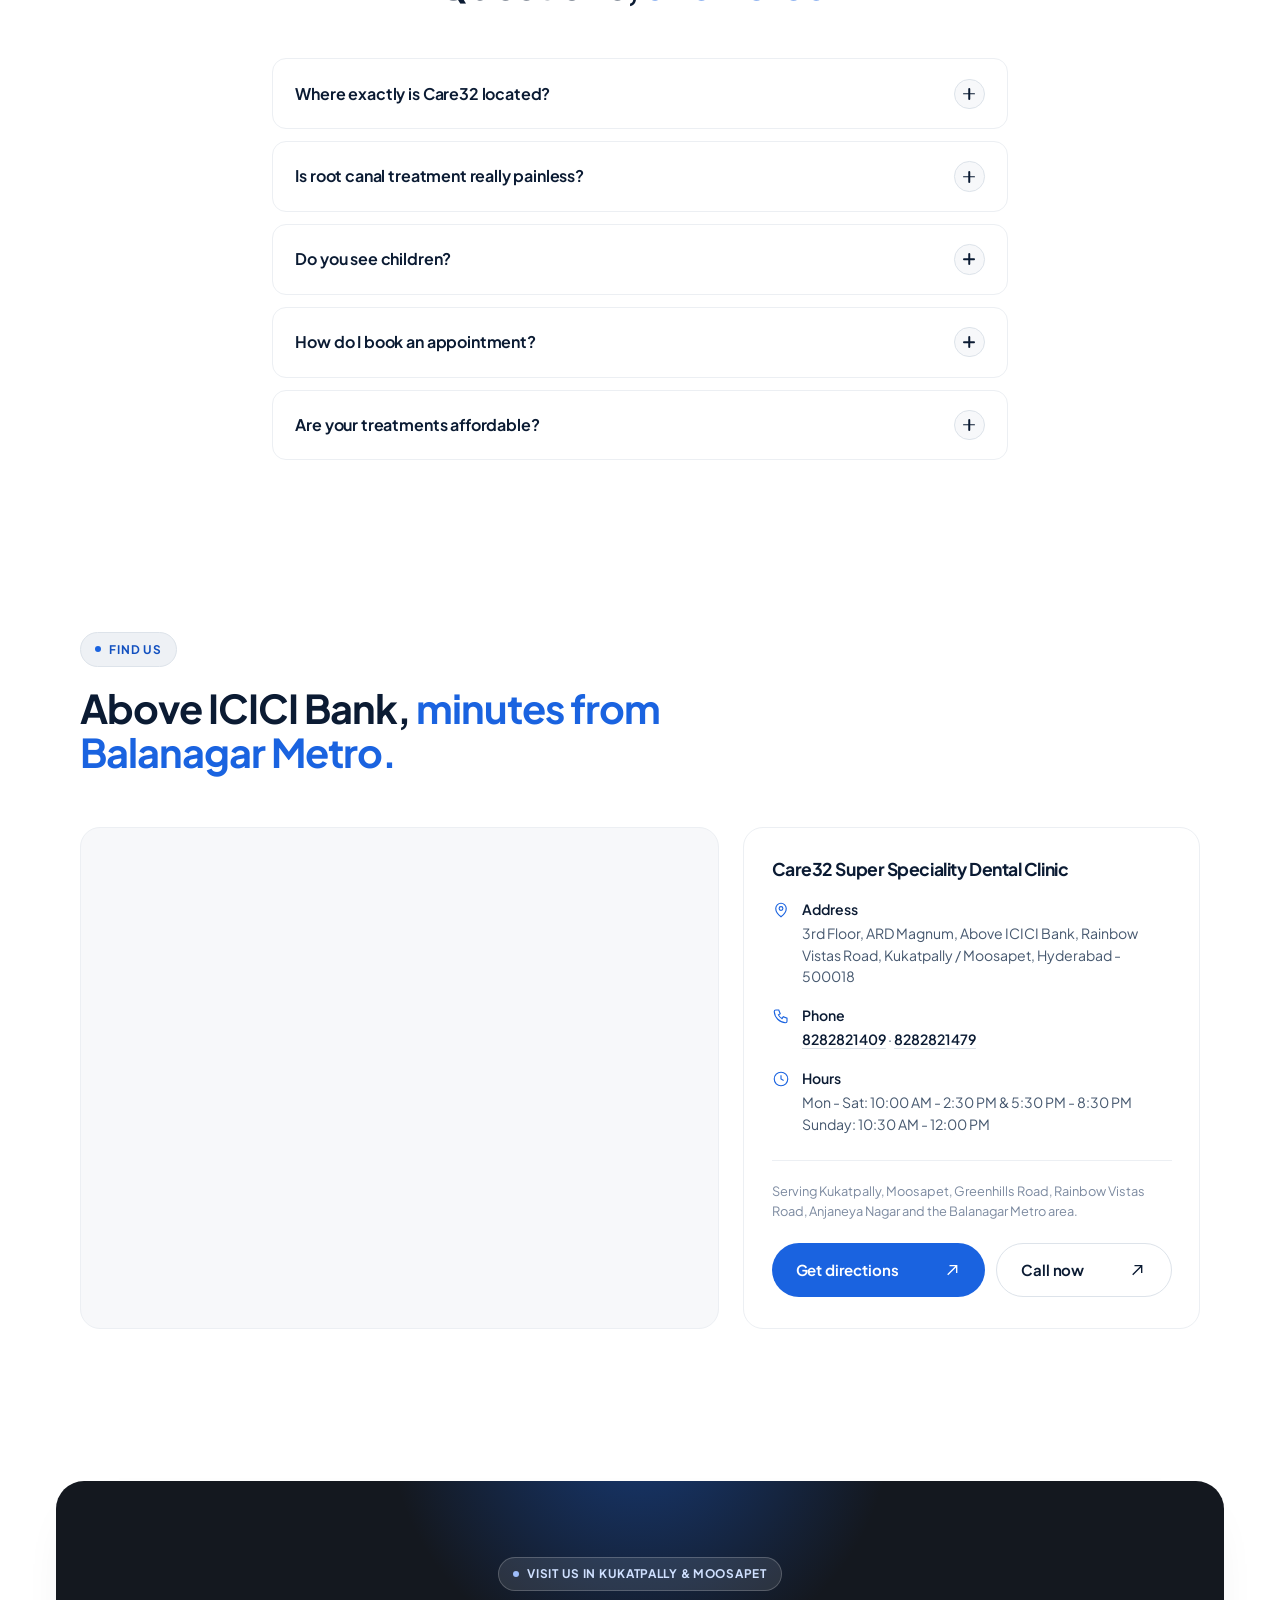
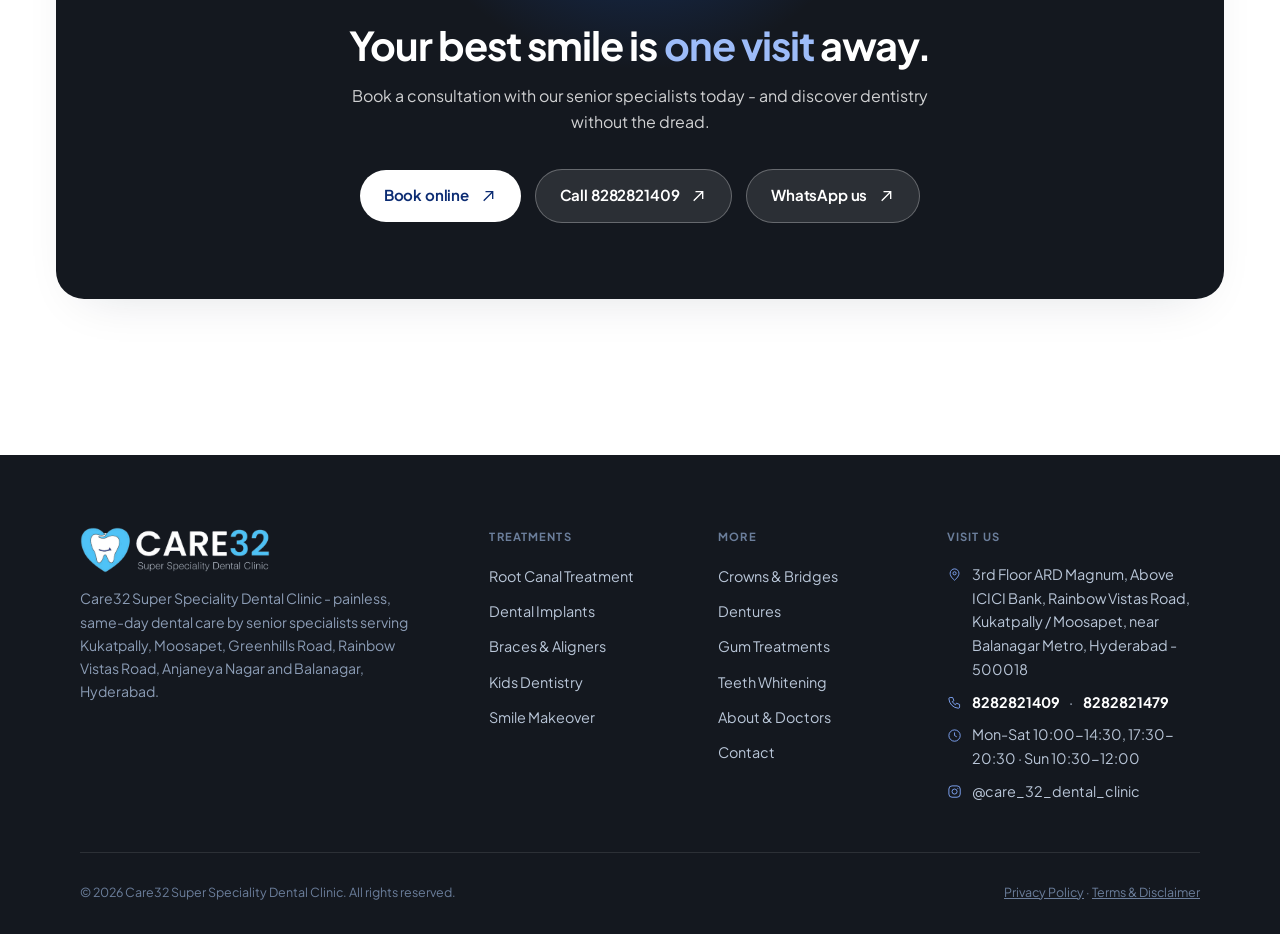
==== commit 7714128b: "Update Google review count to 42 Client confirmed the live Google Business Profile figure: 5.0 stars" ====
--- a/website/index.html
+++ b/website/index.html
@@ -73,7 +73,7 @@
         "aggregateRating": {
           "@type": "AggregateRating",
           "ratingValue": "5.0",
-          "reviewCount": "18"
+          "reviewCount": "42"
         },
         "review": [
           { "@type": "Review", "author": { "@type": "Person", "name": "Satya M" }, "reviewRating": { "@type": "Rating", "ratingValue": "5", "bestRating": "5" }, "reviewBody": "I had an excellent experience at care32 dental clinic. The entire team was professional, friendly, and welcoming. The dentist took the time to explain every step of the treatment, answered all my questions patiently, and made sure I was comfortable throughout the procedure. The clinic was exceptionally clean, modern, and well-equipped. The treatment was painless, efficient, and the results exceeded my expectations." },
@@ -216,7 +216,7 @@
             <div class="hero-rating">
               <span class="stars" aria-hidden="true">★★★★★</span>
               <strong>5.0 / 5</strong>
-              <span>Rated on Google · 18 reviews</span>
+              <span>Rated on Google · 42 reviews</span>
             </div>
             <div class="hero-statchip">
               <span class="hs-ico"><svg viewBox="0 0 24 24" fill="none" stroke="currentColor" stroke-width="1.4"><path d="M12 6v6l4 2"/><circle cx="12" cy="12" r="9"/></svg></span>
@@ -248,7 +248,7 @@
             <div class="am-sub"><img src="assets/img/clinic-imaging.jpg?v=6" width="733" height="1100" alt="Dentist explaining treatment with a dental model at Care32" loading="lazy"></div>
             <div class="about-badge">
               <span class="ab-ico"><svg viewBox="0 0 24 24" fill="currentColor" aria-hidden="true"><path d="M12 3.5l2.5 5.2 5.7.7-4.2 3.9 1.1 5.6L12 16.9 6.9 19l1.1-5.6L3.8 9.4l5.7-.7z"/></svg></span>
-              <span><strong>5.0 / 5</strong><span>18 Google reviews</span></span>
+              <span><strong>5.0 / 5</strong><span>42 Google reviews</span></span>
             </div>
           </div>
           <div data-reveal>
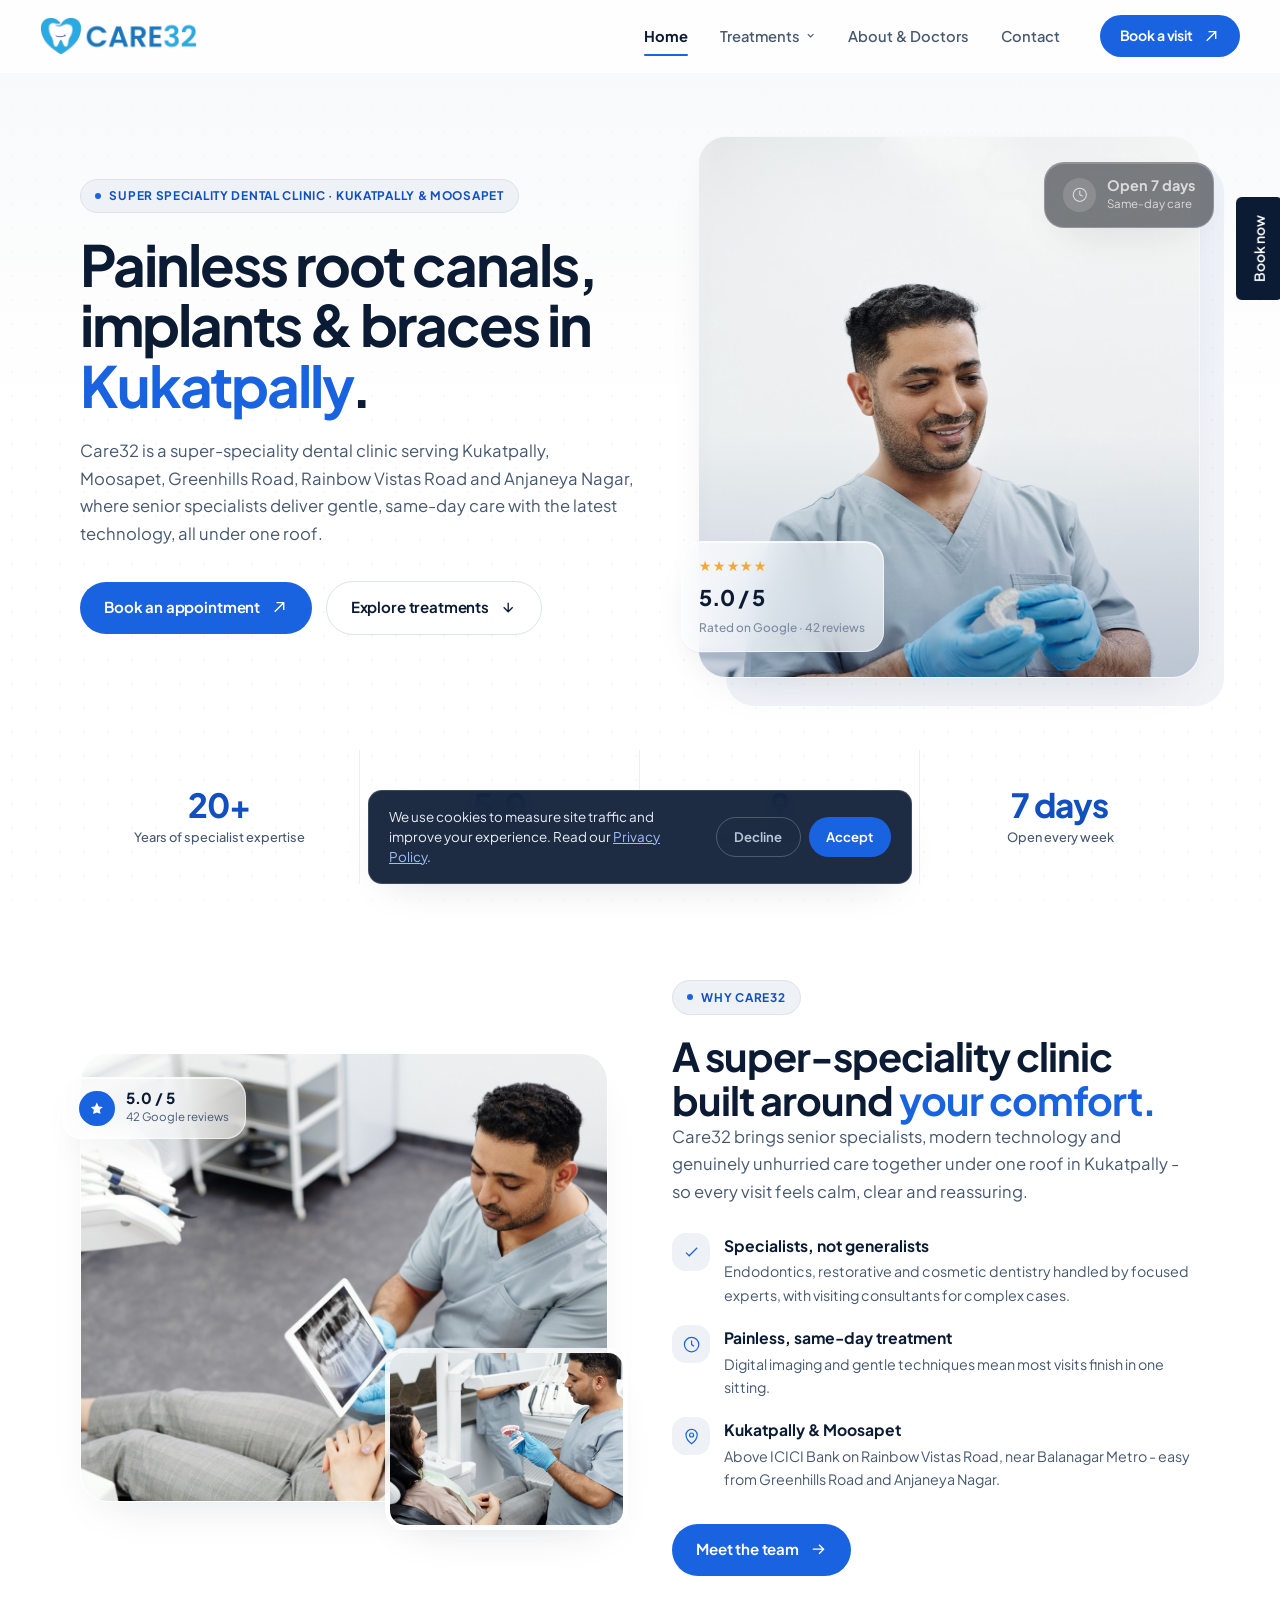
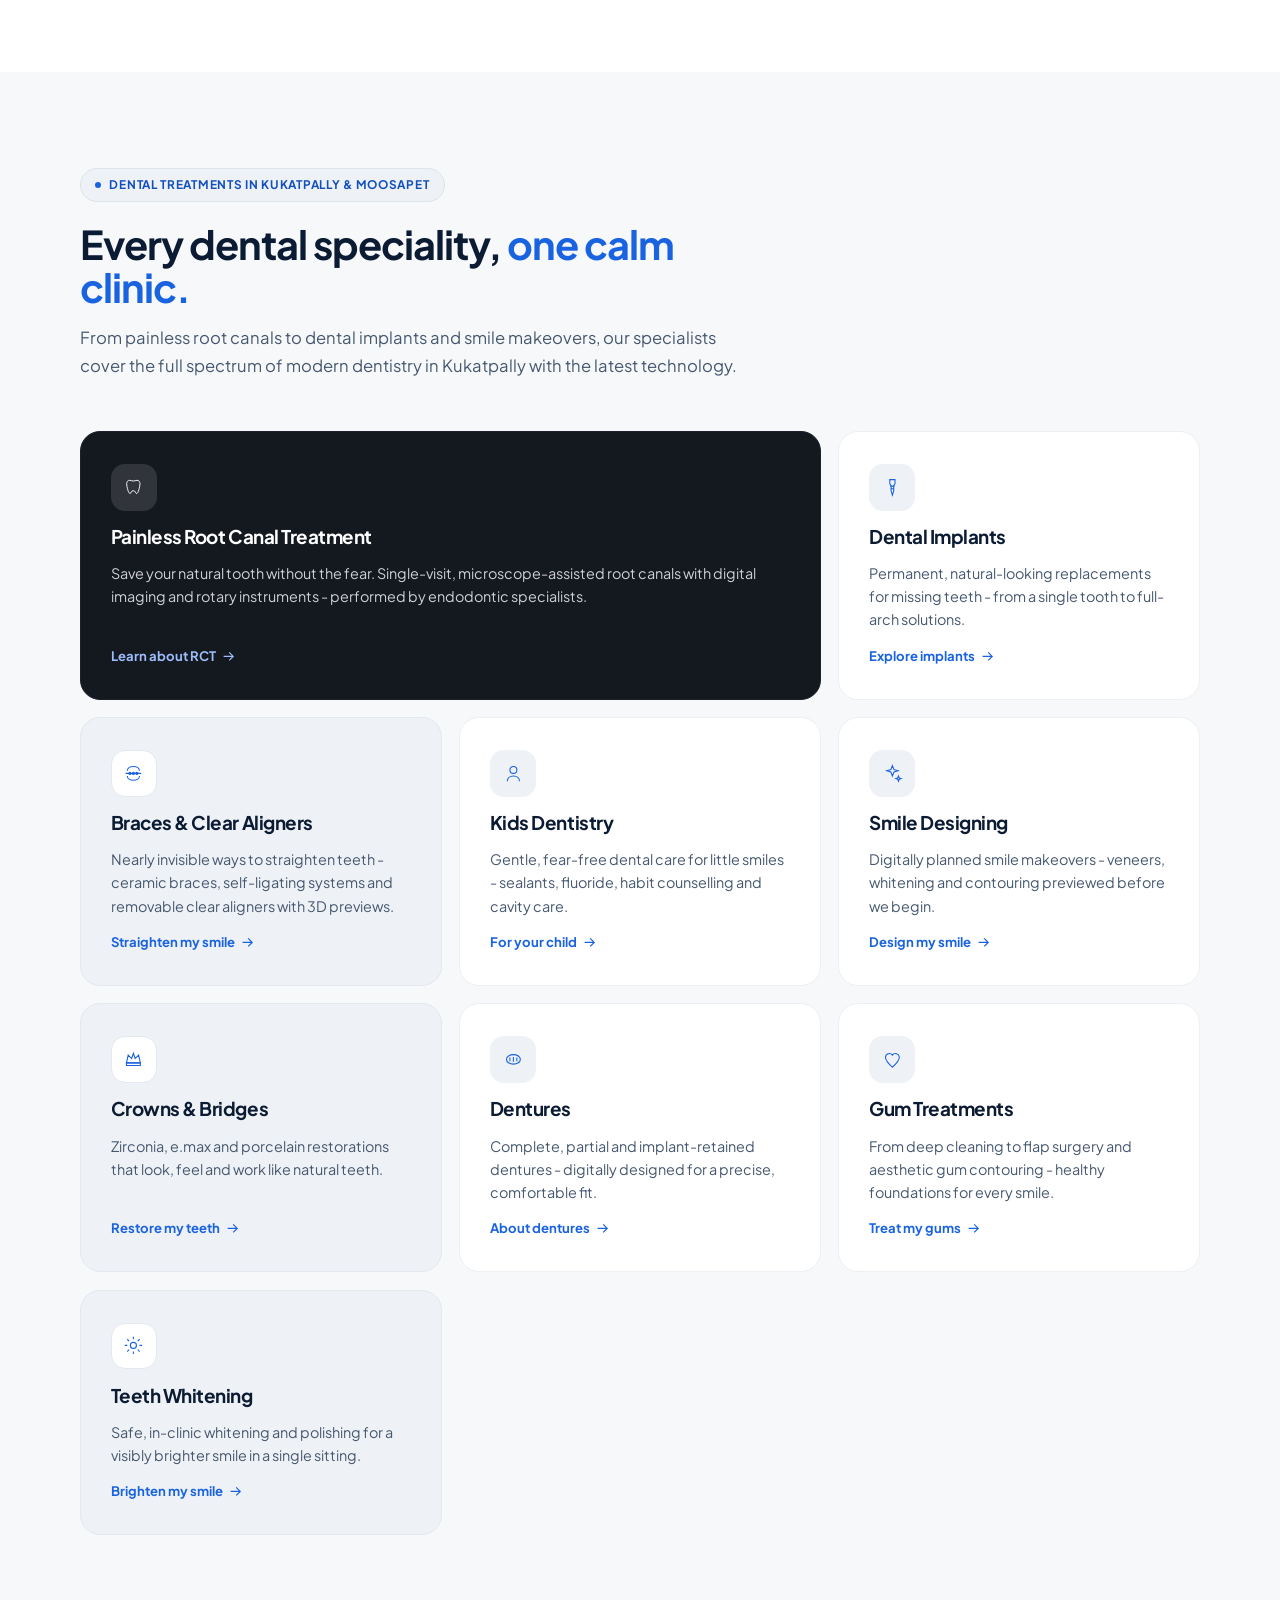
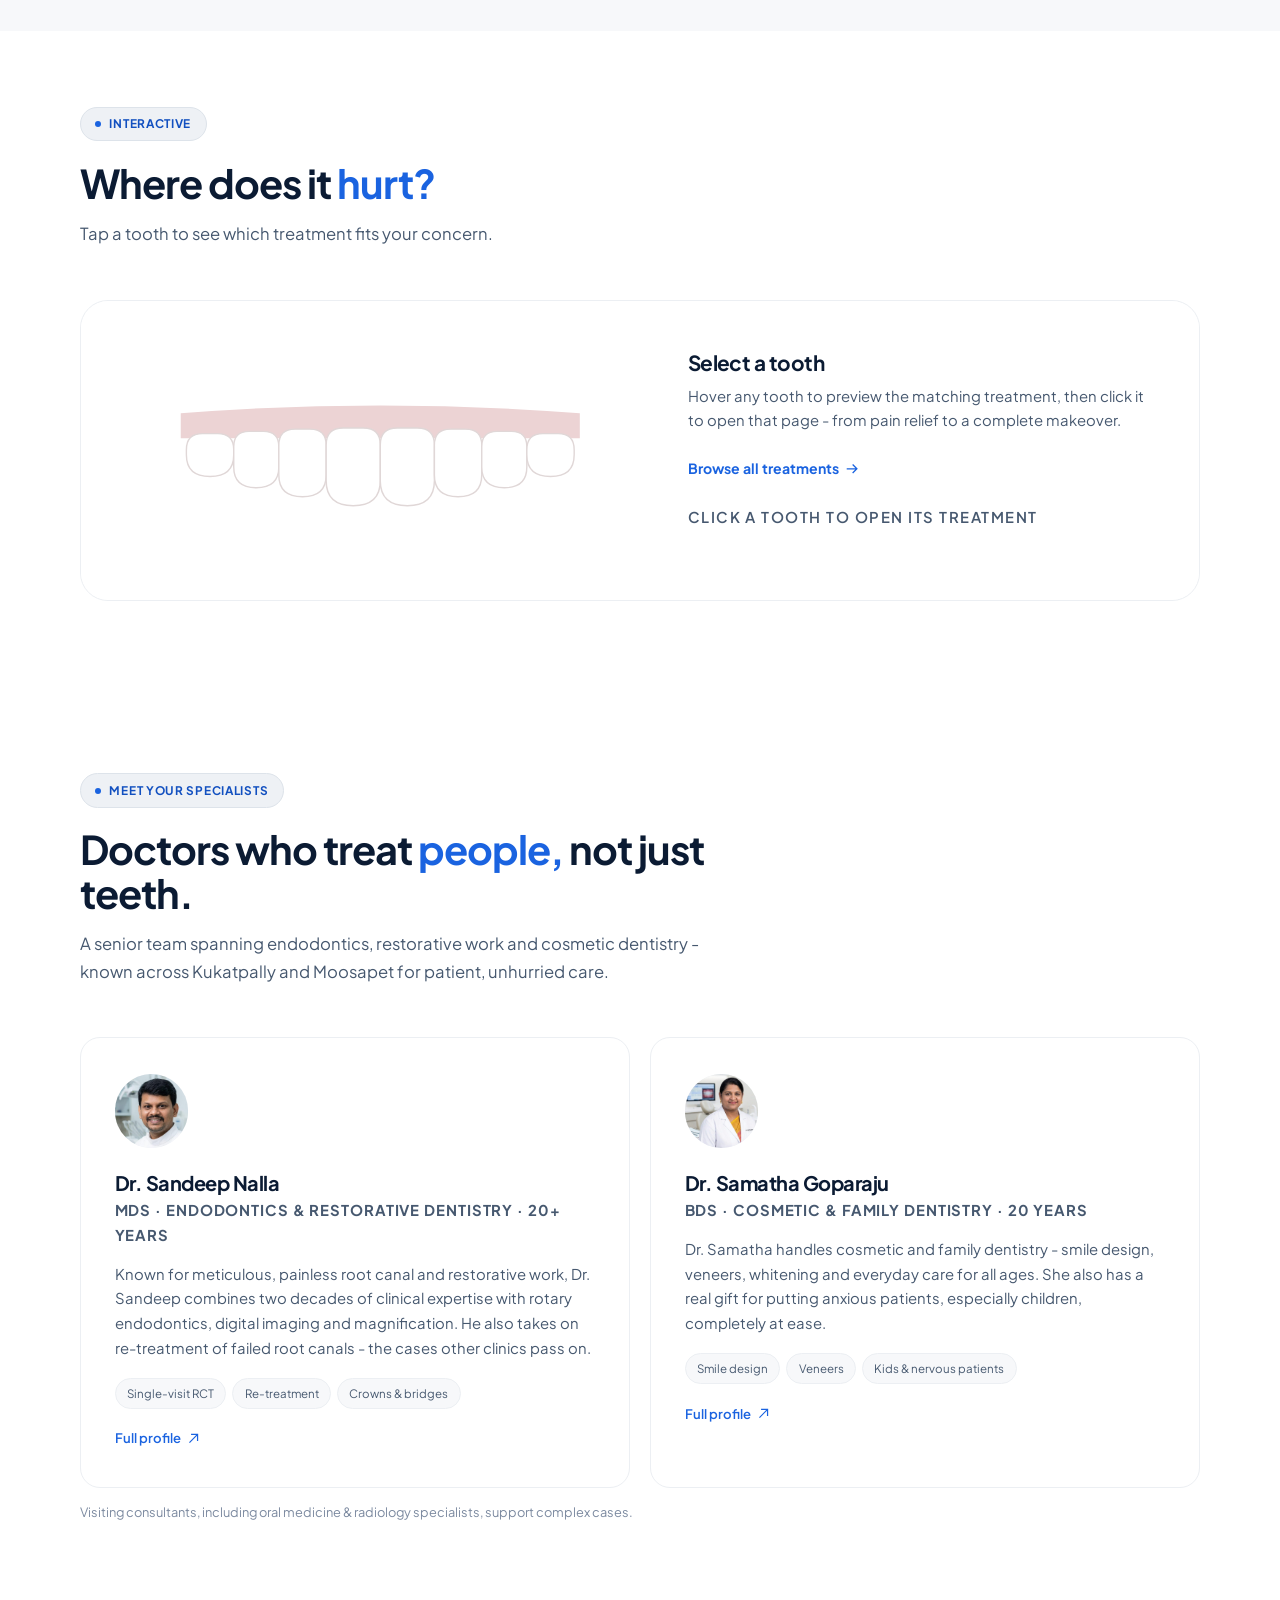
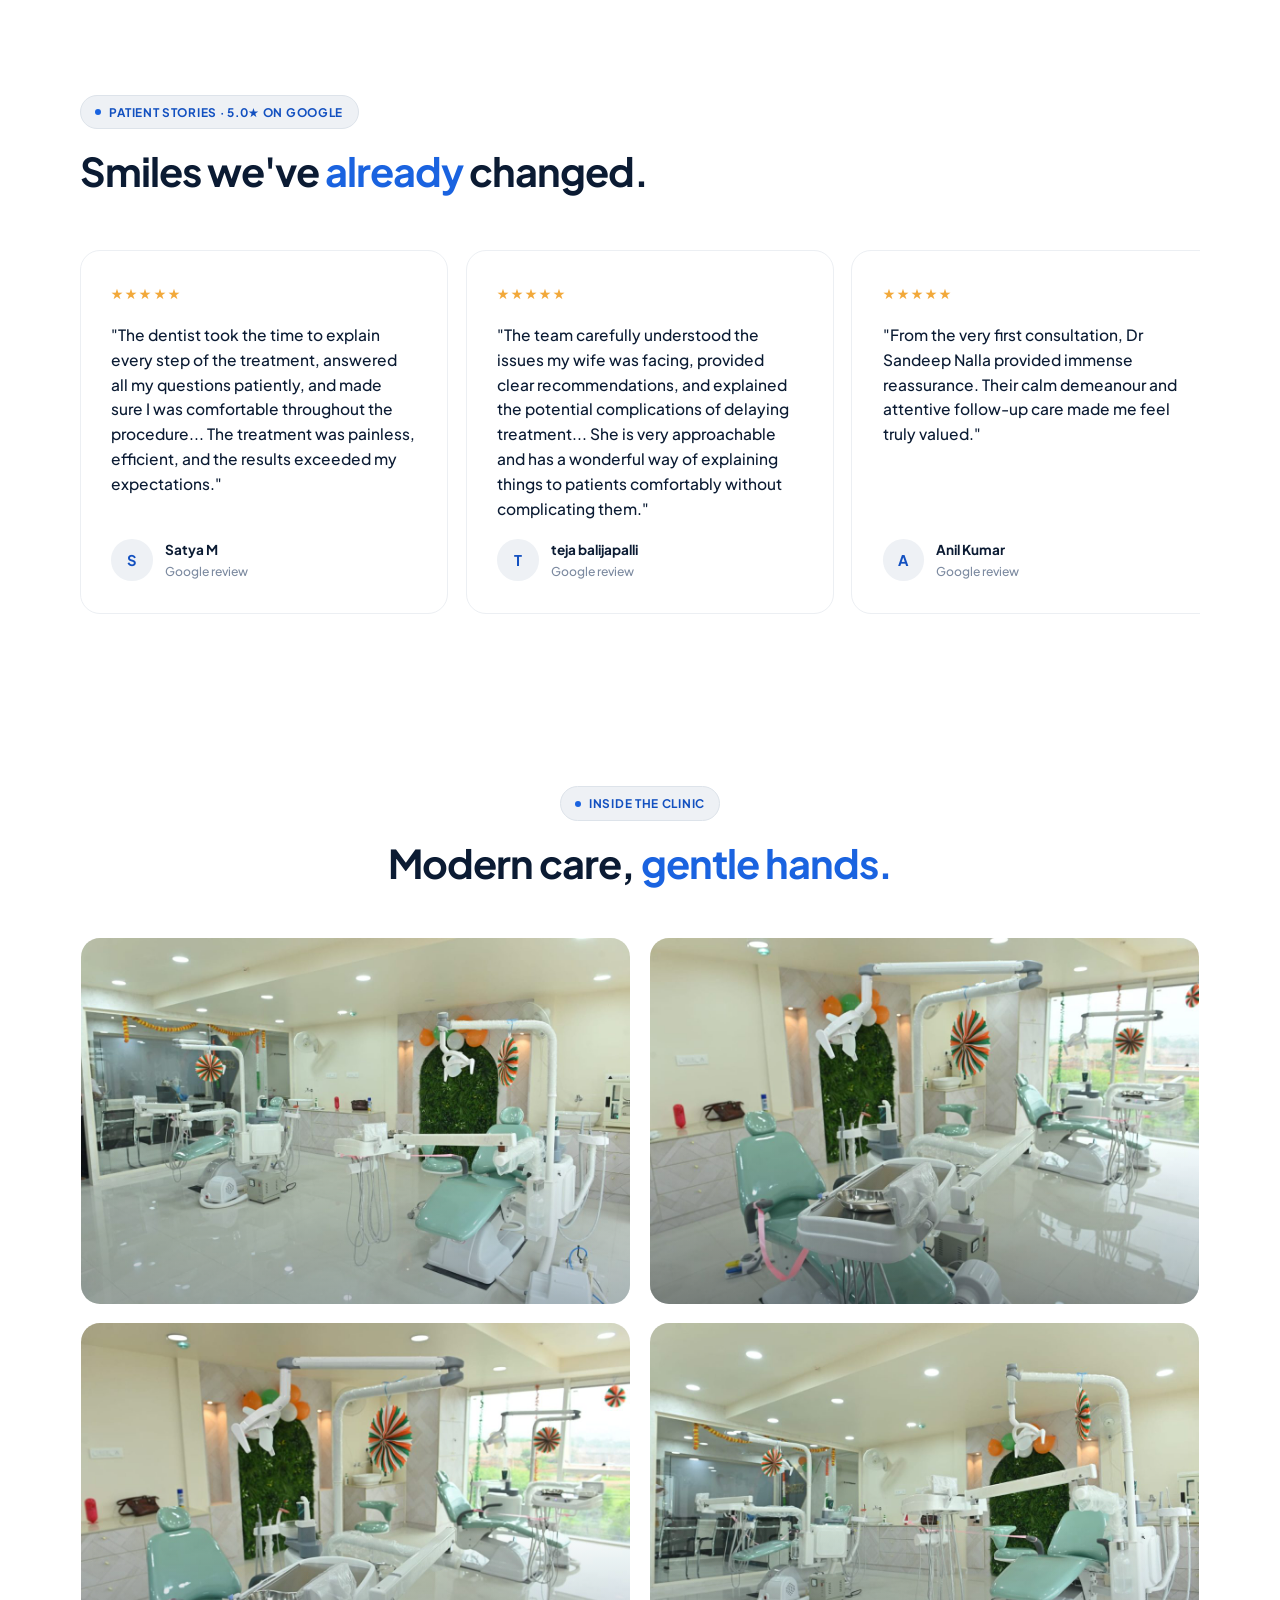
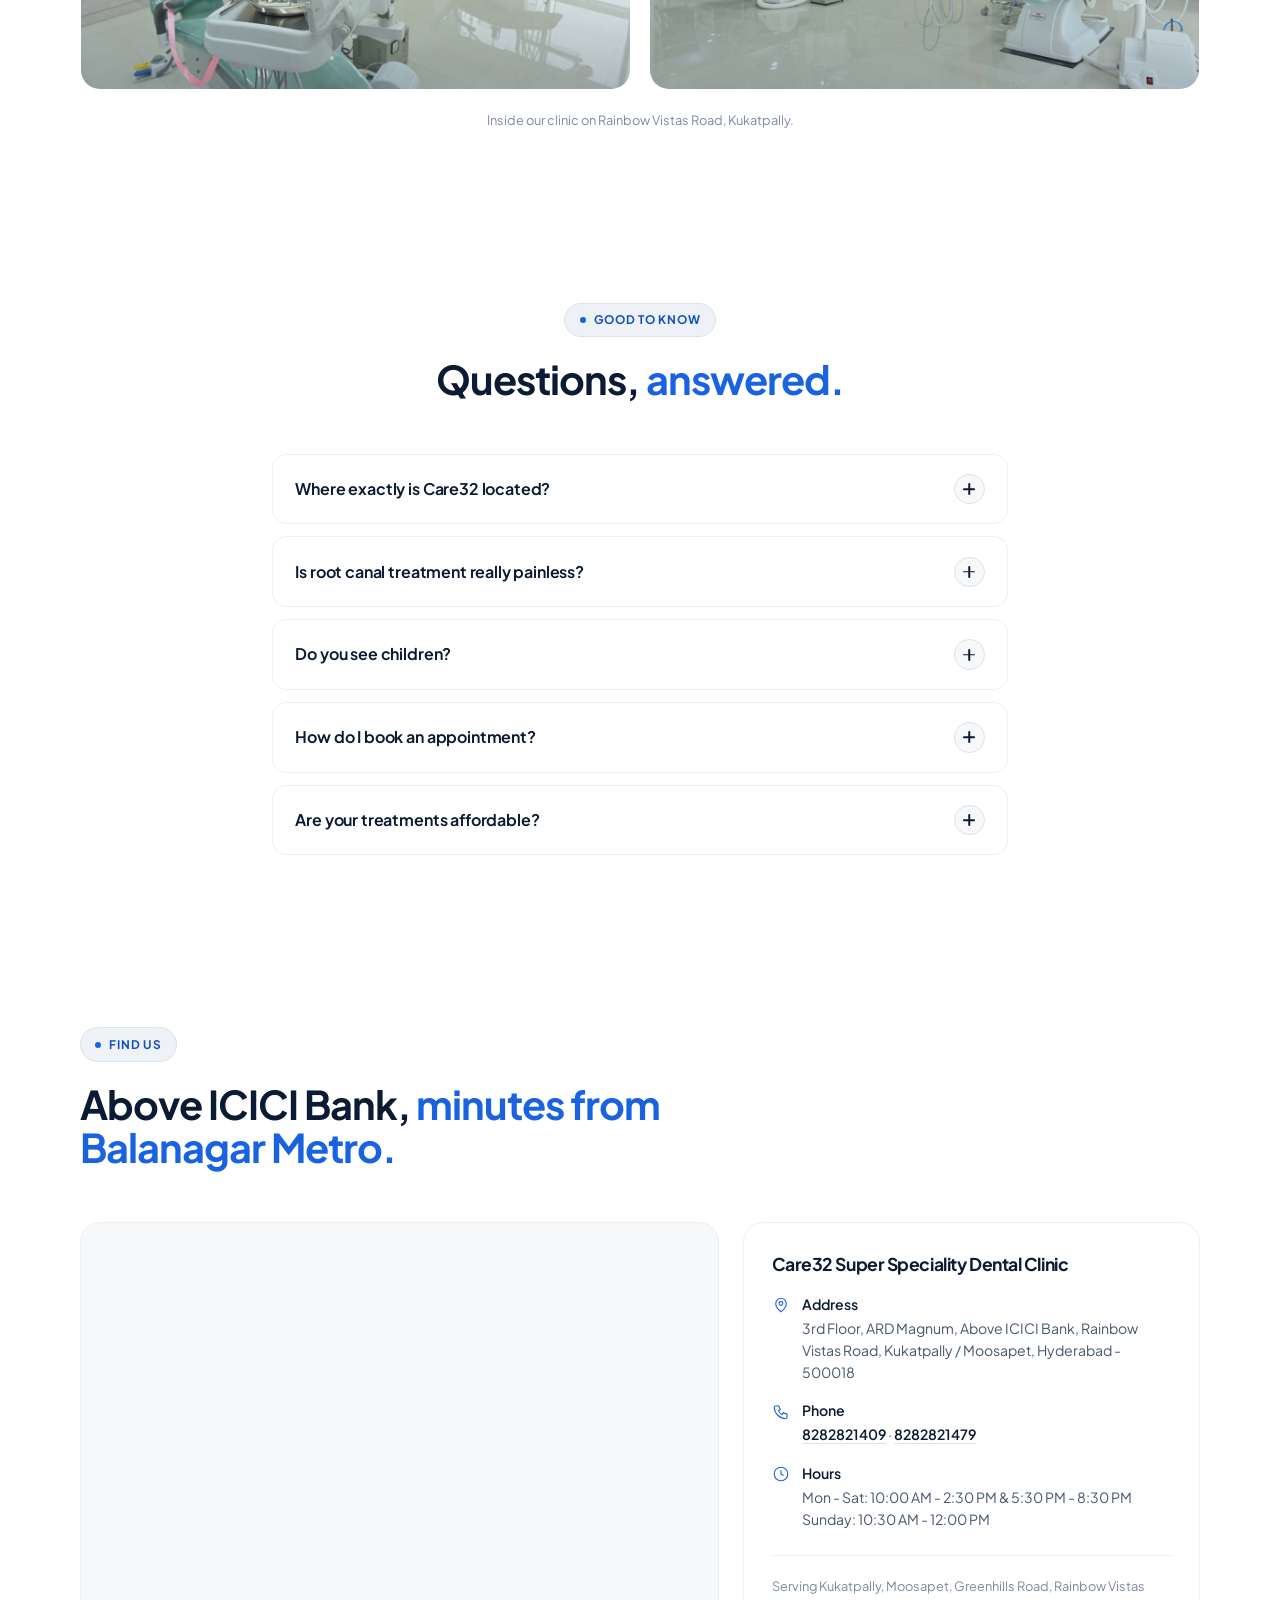
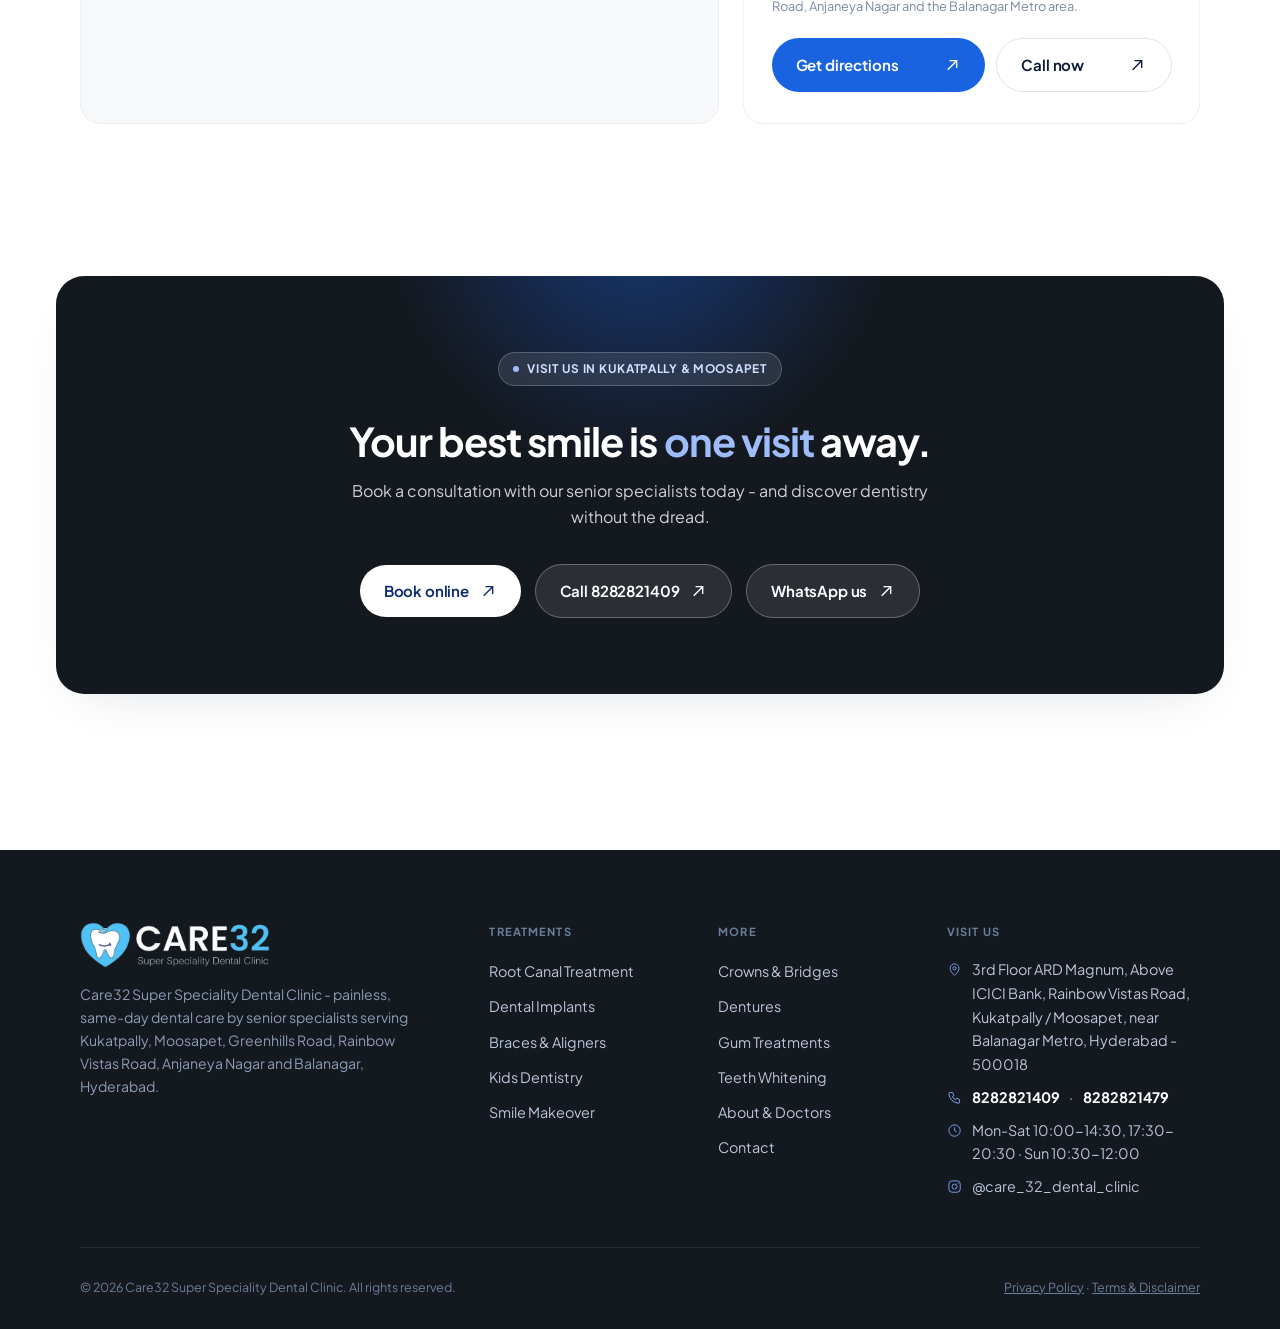
==== commit 10669968: "Replace stock gallery with real clinic photographs - Homepage gallery now shows four photographs of " ====
--- a/website/index.html
+++ b/website/index.html
@@ -30,7 +30,7 @@
   <link rel="preconnect" href="https://fonts.googleapis.com">
   <link rel="preconnect" href="https://fonts.gstatic.com" crossorigin>
   <link href="https://fonts.googleapis.com/css2?family=Plus+Jakarta+Sans:wght@400;500;600;700;800&display=swap" rel="stylesheet">
-  <link rel="stylesheet" href="css/styles.css?v=41">
+  <link rel="stylesheet" href="css/styles.css?v=42">
   <script type="application/ld+json">
   {
     "@context": "https://schema.org",
@@ -479,12 +479,12 @@
           <h2>Modern care, <em>gentle hands.</em></h2>
         </div>
         <div class="gallery-grid" data-reveal-group>
-          <div class="gallery-item" data-reveal><img src="assets/img/smile-a.jpg?v=6" width="900" height="600" alt="Dentist examining a patient's teeth at Care32, Kukatpally" loading="lazy"></div>
-          <div class="gallery-item" data-reveal><img src="assets/img/smile-b.jpg?v=6" width="600" height="900" alt="Close-up of a careful dental check-up at Care32" loading="lazy"></div>
-          <div class="gallery-item" data-reveal><img src="assets/img/smile-c.jpg?v=6" width="900" height="600" alt="Child giving a thumbs-up after a gentle dental visit at Care32" loading="lazy"></div>
-          <div class="gallery-item" data-reveal><img src="assets/img/smile-d.jpg?v=6" width="600" height="900" alt="Friendly Care32 dentist holding a dental model" loading="lazy"></div>
-        </div>
-        <p class="gallery-note">Representative imagery of modern dental care. Photos from our own Kukatpally clinic will replace these soon.</p>
+          <div class="gallery-item" data-reveal><img src="assets/img/clinic-operatory.jpg?v=1" width="1200" height="800" alt="The Care32 treatment floor in Kukatpally, with multiple dental chairs and a glass-walled consultation room" loading="lazy"></div>
+          <div class="gallery-item" data-reveal><img src="assets/img/clinic-chair.jpg?v=1" width="1200" height="800" alt="A Care32 dental chair and operating light, with the clinic's green living wall behind" loading="lazy"></div>
+          <div class="gallery-item" data-reveal><img src="assets/img/clinic-chair-2.jpg?v=1" width="1200" height="800" alt="Dental chair, instrument tray and overhead light in the Care32 operatory, Kukatpally" loading="lazy"></div>
+          <div class="gallery-item" data-reveal><img src="assets/img/clinic-operatory-2.jpg?v=1" width="1200" height="800" alt="Wide view of the Care32 treatment area on Rainbow Vistas Road, with natural light from floor-to-ceiling windows" loading="lazy"></div>
+        </div>
+        <p class="gallery-note">Inside our clinic on Rainbow Vistas Road, Kukatpally.</p>
       </div>
     </section>
 
@@ -621,7 +621,7 @@
     <svg viewBox="0 0 24 24" fill="currentColor"><path d="M12 2a10 10 0 0 0-8.6 15.1L2 22l5-1.3A10 10 0 1 0 12 2zm5.2 14.2c-.2.6-1.3 1.2-1.8 1.2-.5.1-1 .2-3.3-.7-2.8-1.1-4.6-4-4.7-4.2-.1-.2-1.1-1.5-1.1-2.9s.7-2 1-2.3c.2-.3.5-.3.7-.3h.5c.2 0 .4 0 .6.5l.9 2.1c.1.2.1.4 0 .6l-.4.6-.5.5c-.2.2-.3.4-.1.7.2.3.8 1.4 1.8 2.2 1.3 1.1 2.3 1.5 2.6 1.6.3.1.5.1.7-.1l1-1.2c.2-.3.4-.2.7-.1l2 1c.3.1.5.2.6.4 0 .1 0 .8-.2 1.4z"/></svg>
   </a>
 
-  <script src="js/main.js?v=41" defer></script>
+  <script src="js/main.js?v=42" defer></script>
   <!-- Setmore Anywhere "Book Now" widget -->
   <script id="anywhere_book_now_script" src="https://assets.setmore.com/integration/book-now/live/v1/anywhere-book-now.js"></script>
   <button id="Anywhere_button_iframe" class="anywhere-book-now-button" style="background-color: #0B1B33; color: #fff; border: none; padding: 12px 18px; font-size: 14px; font-weight: 600; border-radius: 6px; cursor: pointer; position: fixed; right: 0; top: 25%; z-index: 80; transform: translate(30%, 0) rotate(-90deg);" data-booking-url="https://care32.setmore.com" data-new-tab="false">Book now</button>
--- a/website/css/styles.css
+++ b/website/css/styles.css
@@ -733,3 +733,8 @@
 @media (max-width: 560px) { .nav-logo img { height: 30px; } .footer .nav-logo img { width: 165px; } }
 .doctor-avatar.has-photo { background: var(--bg-tint); padding: 0; overflow: hidden; width: 4.6rem; height: 4.6rem; }
 .doctor-avatar.has-photo img { width: 100%; height: 100%; object-fit: cover; object-position: center 22%; }
+
+/* ---- v4.3 Gallery: real clinic photos are landscape (3:2), so 2-up not 4-up ---- */
+.gallery-grid { grid-template-columns: repeat(2, 1fr); gap: 1.1rem; }
+.gallery-item { aspect-ratio: 3 / 2; }
+@media (max-width: 880px) { .gallery-grid { grid-template-columns: 1fr; } }
